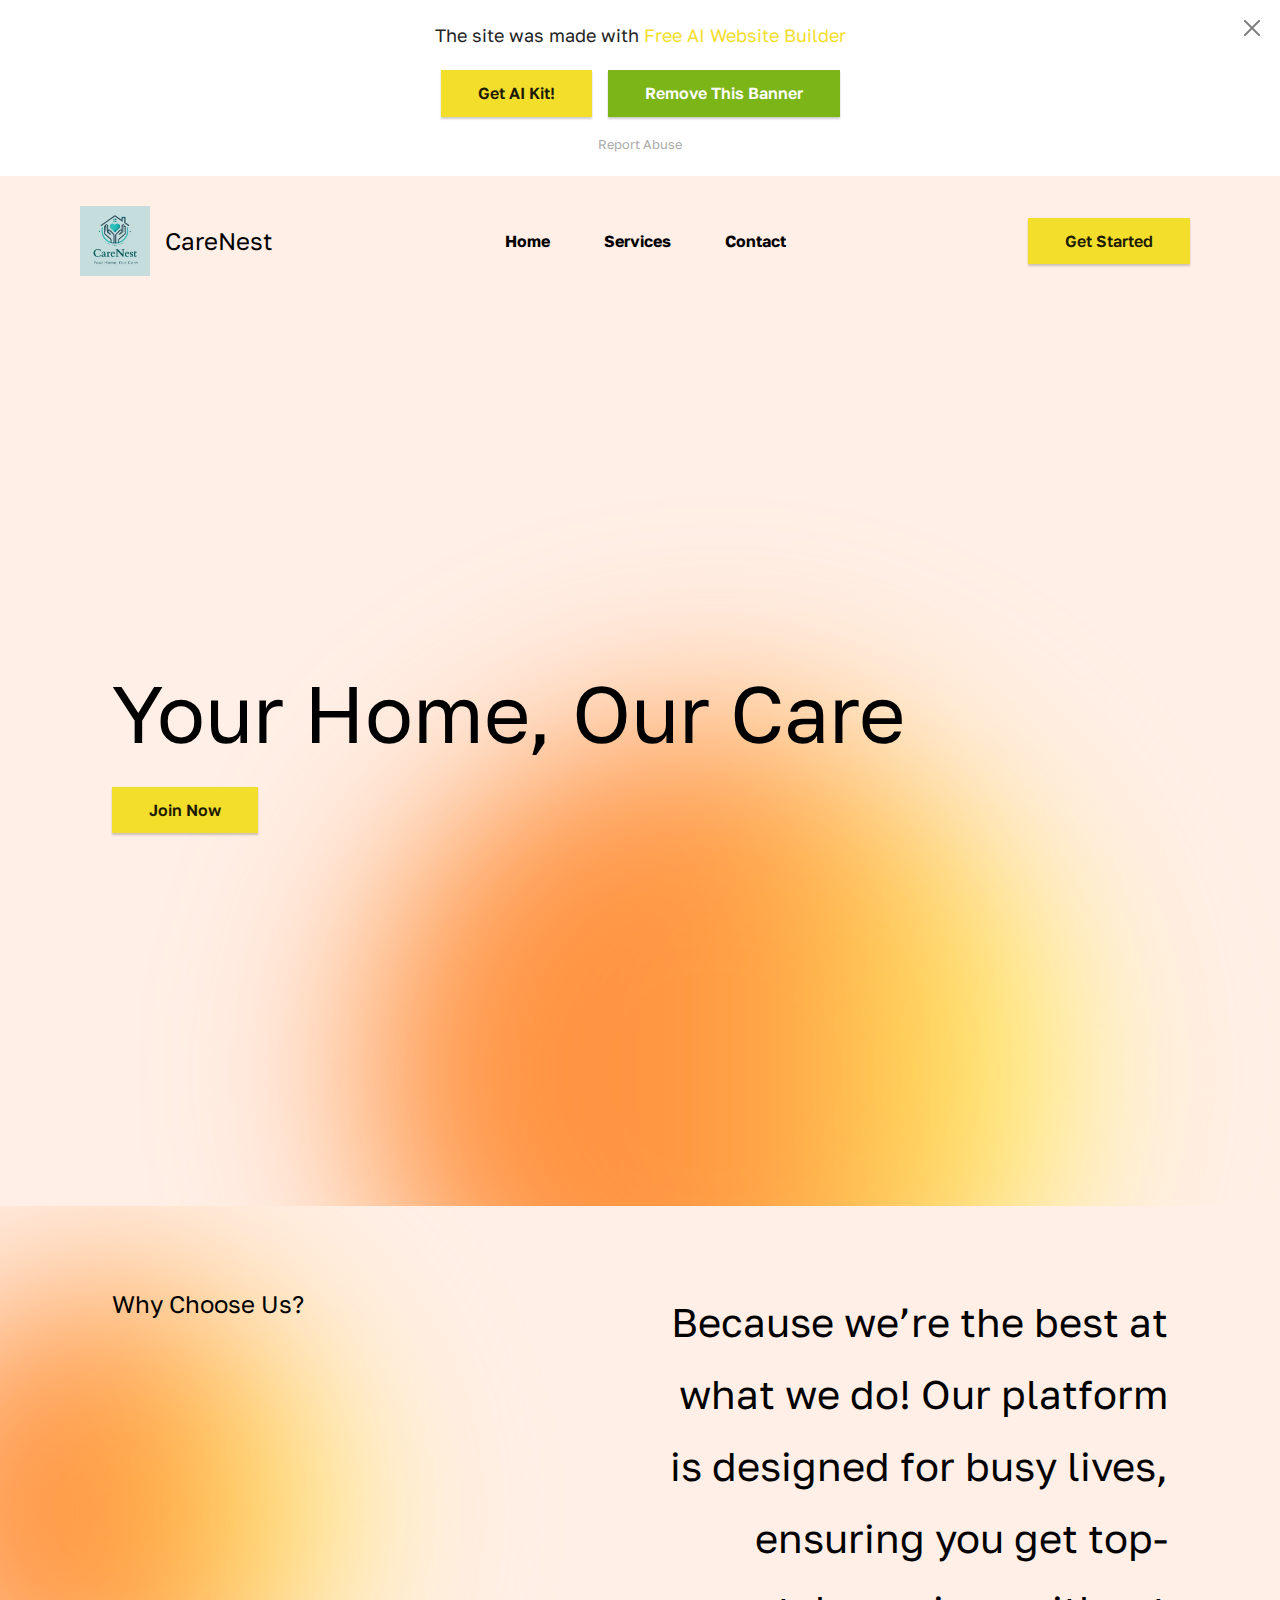
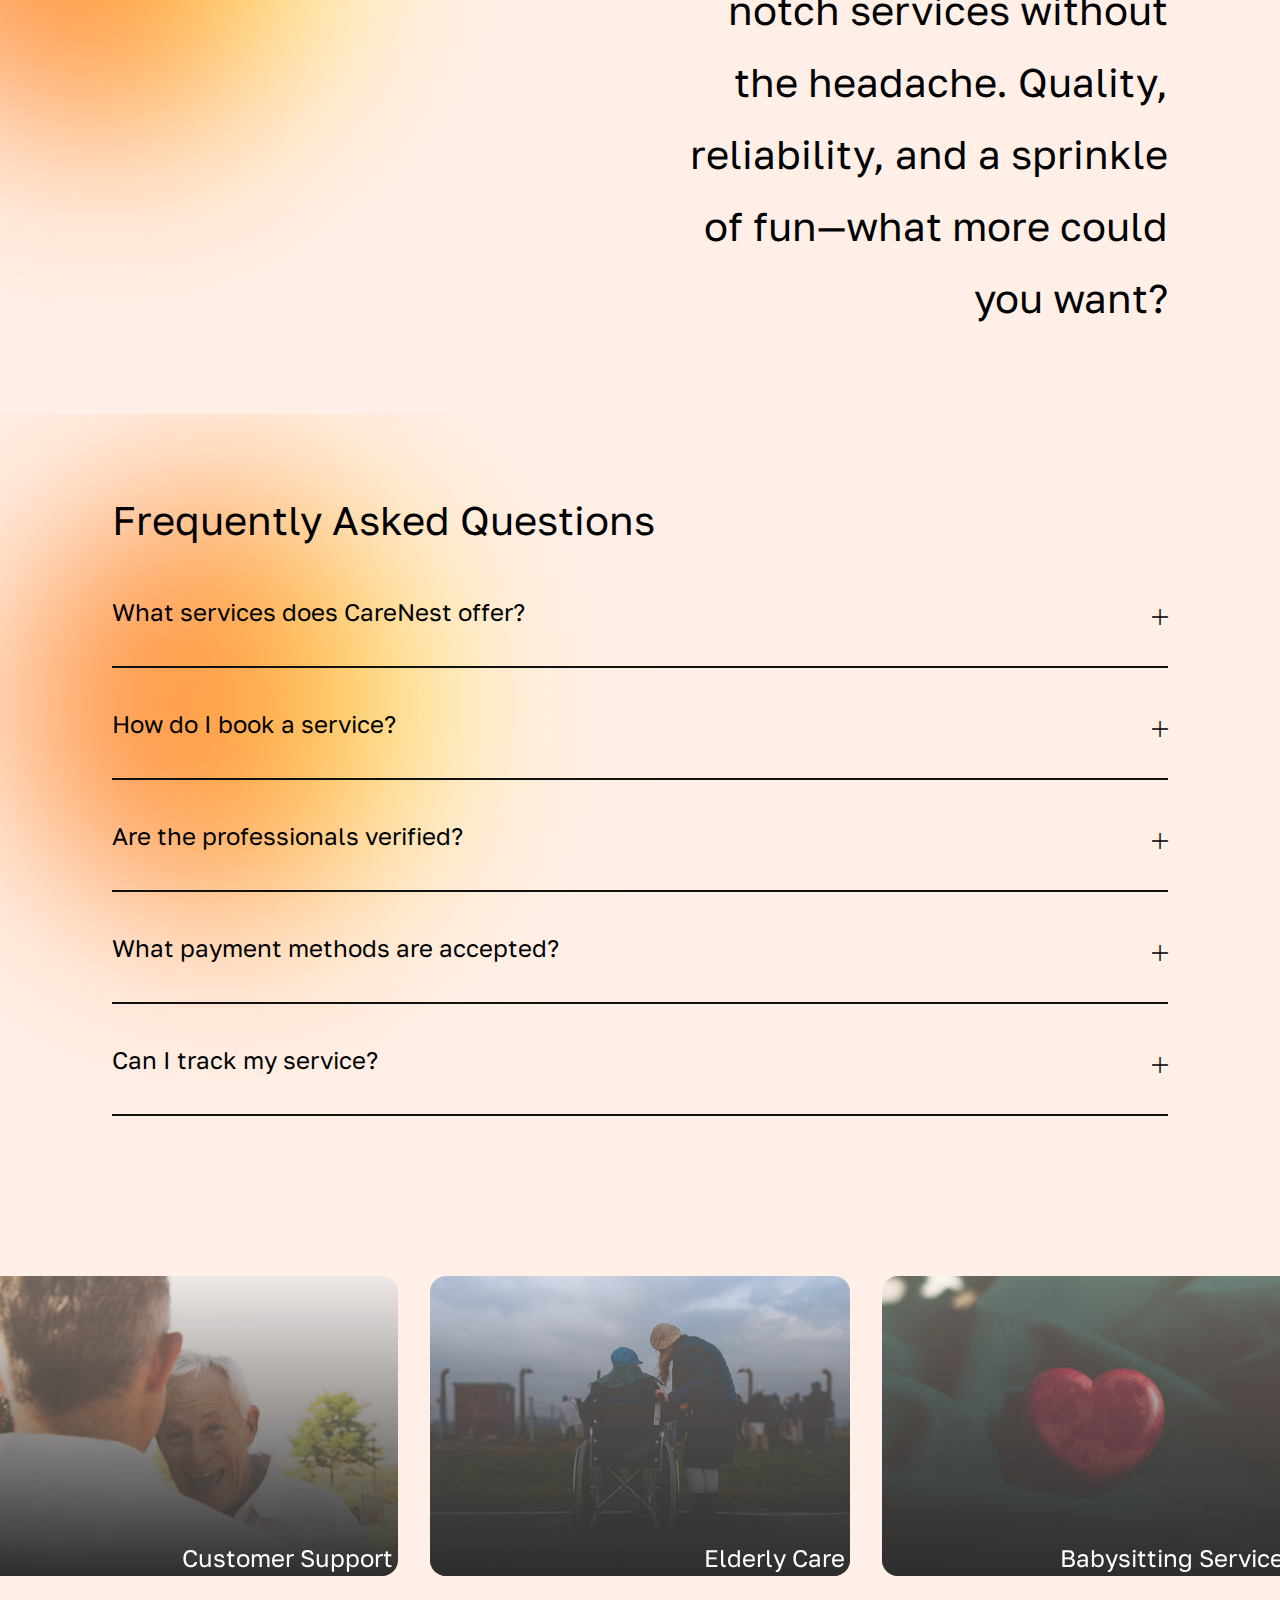
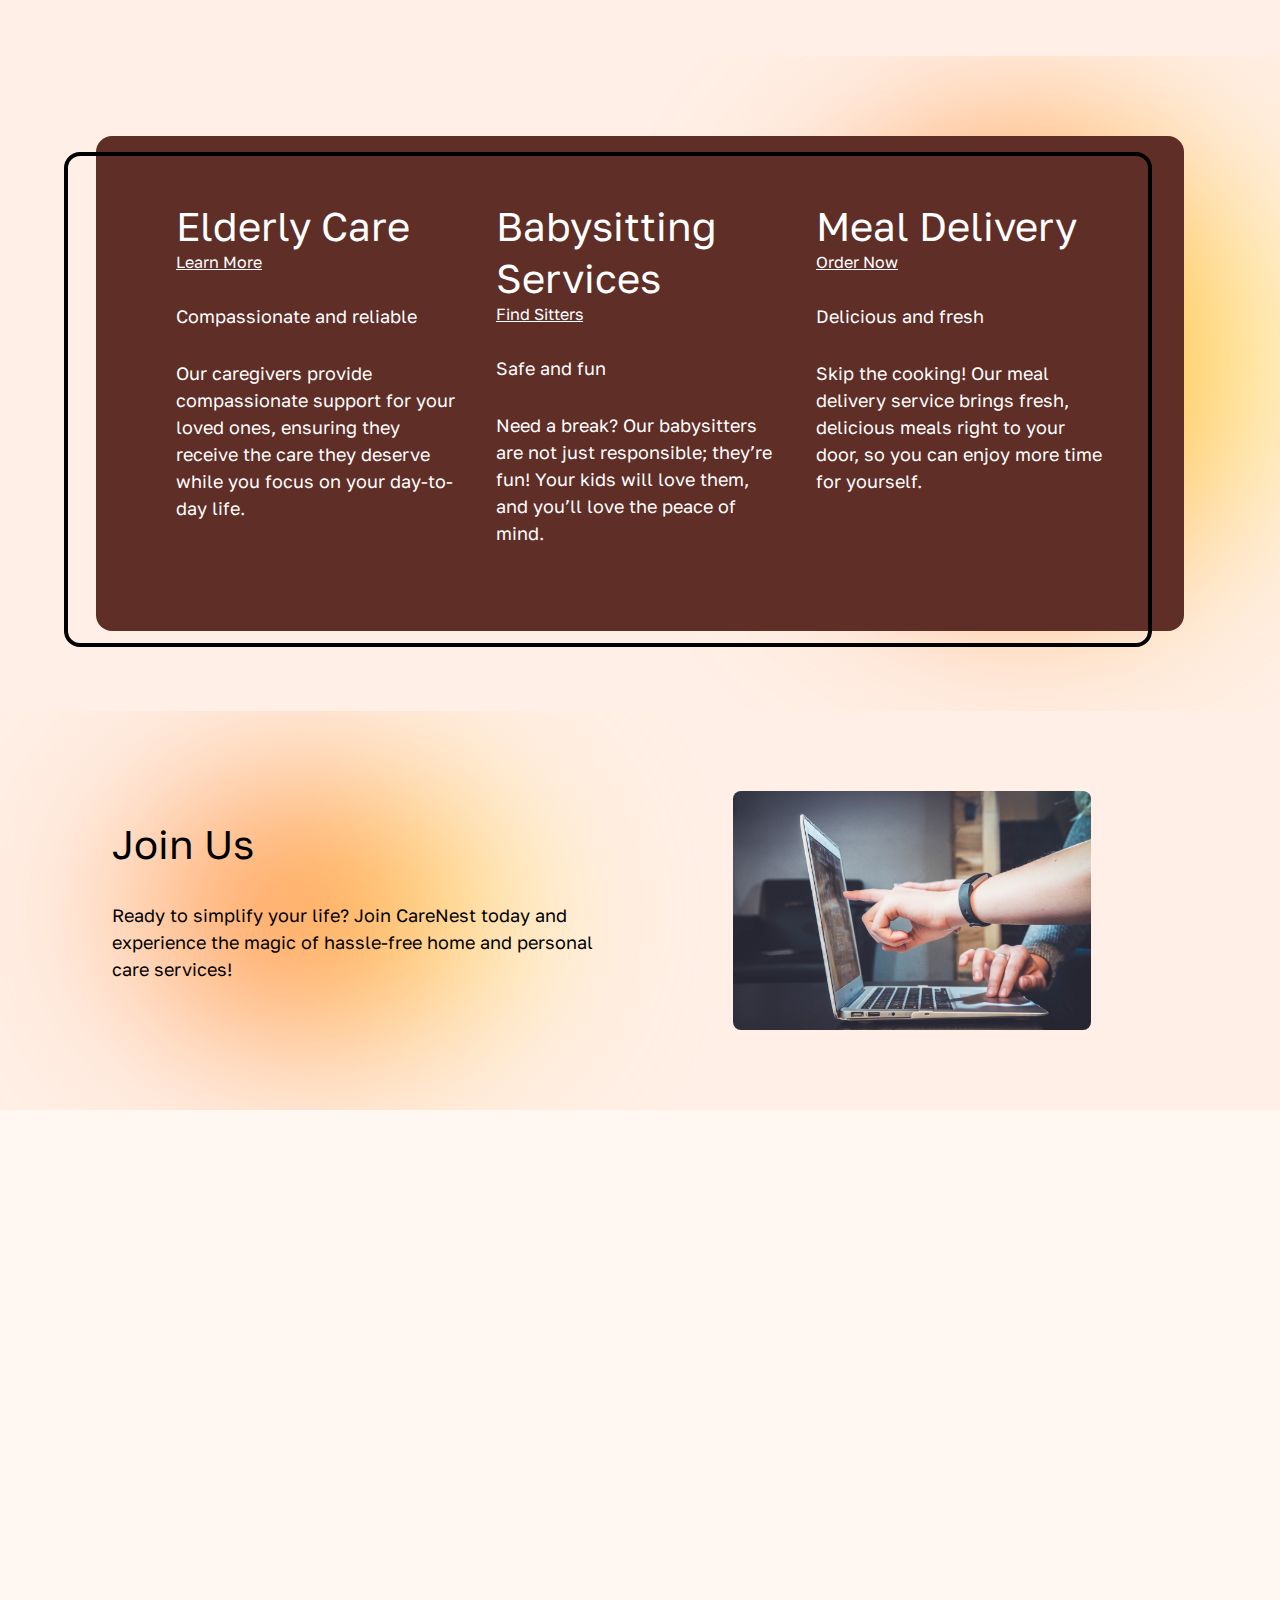
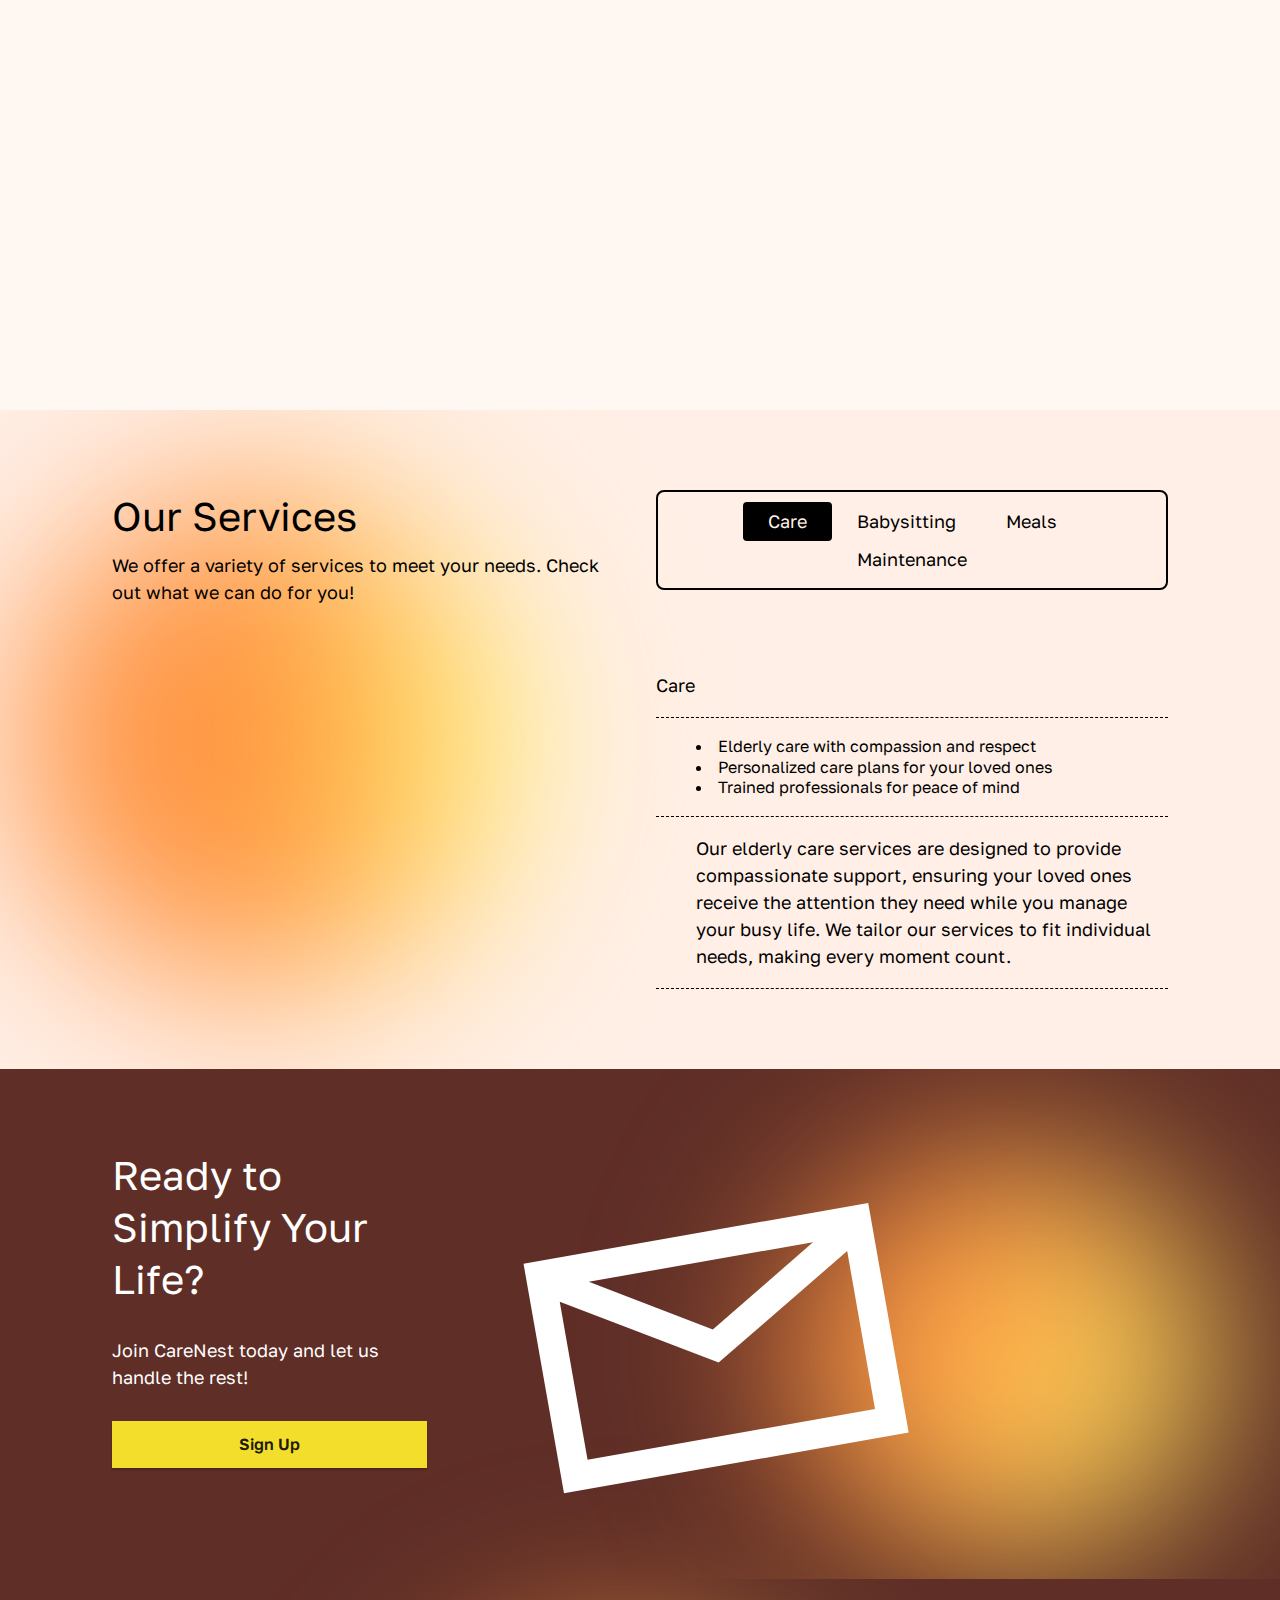
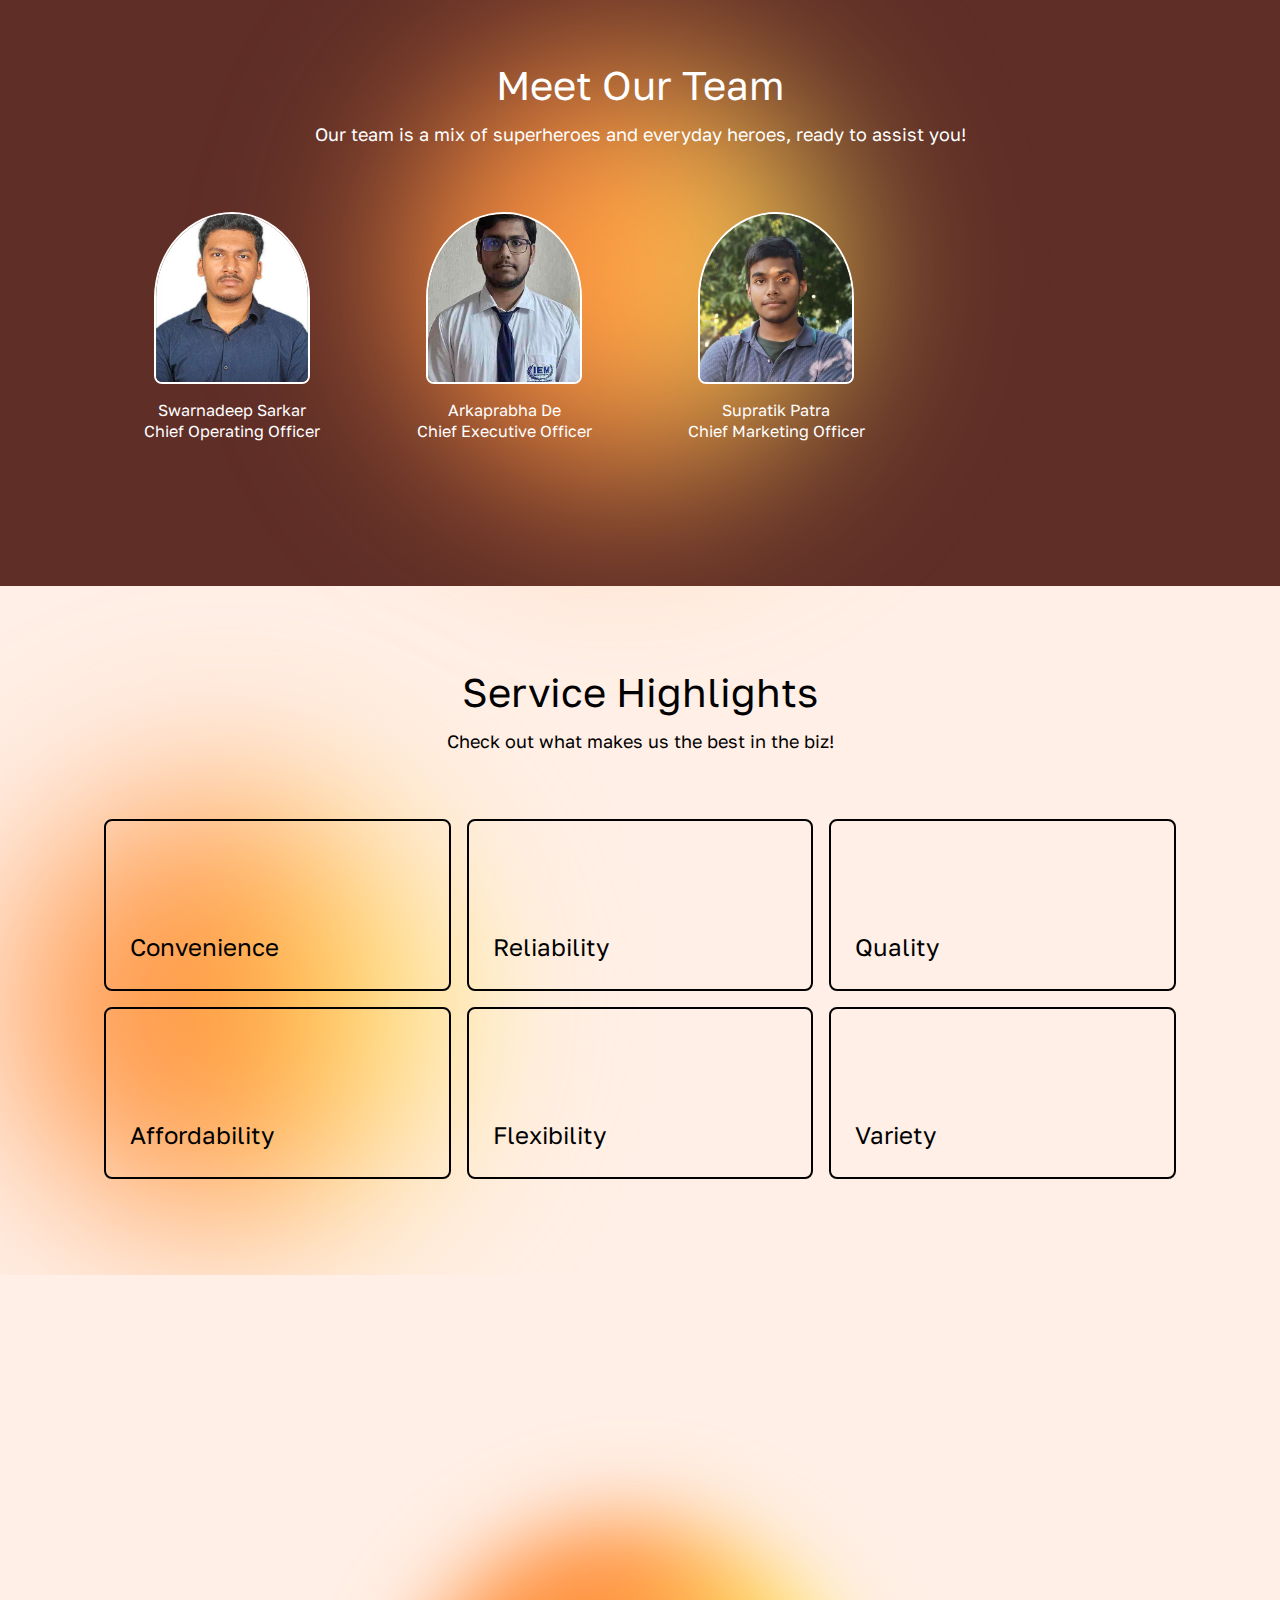
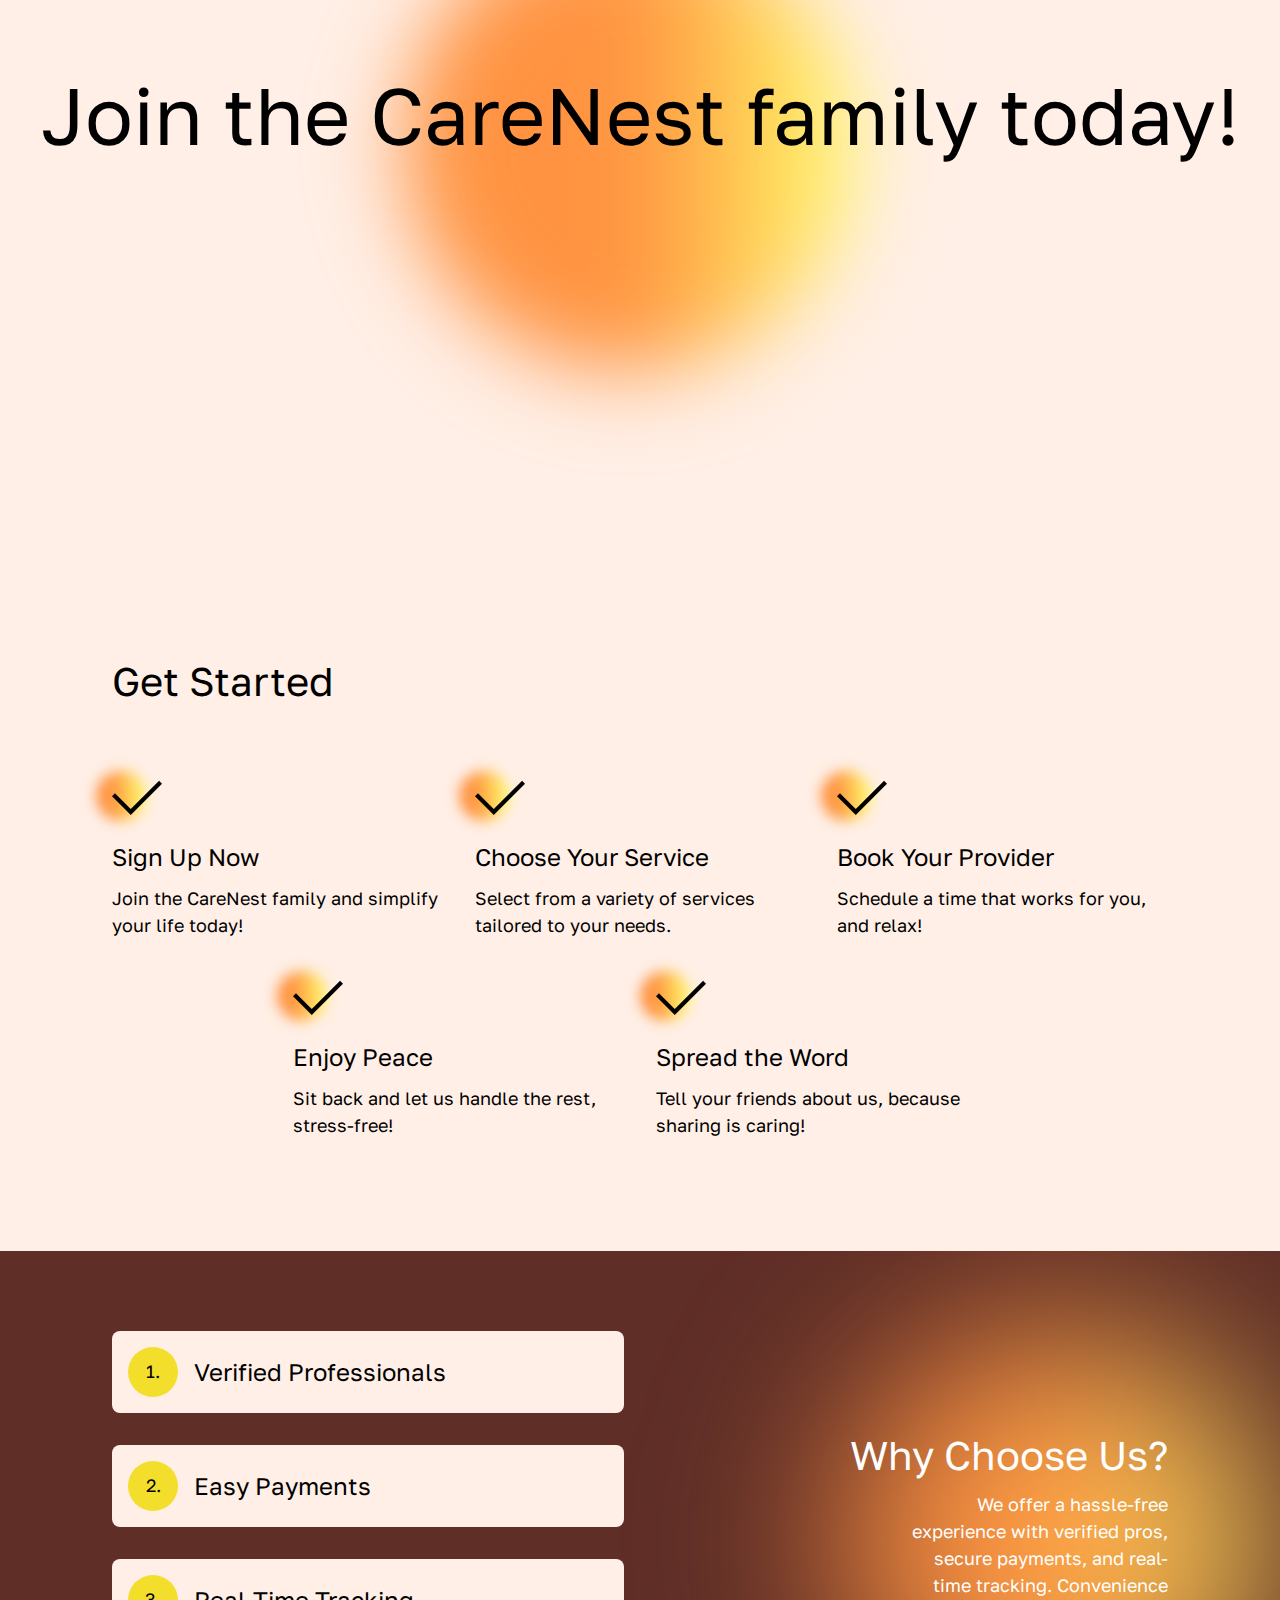
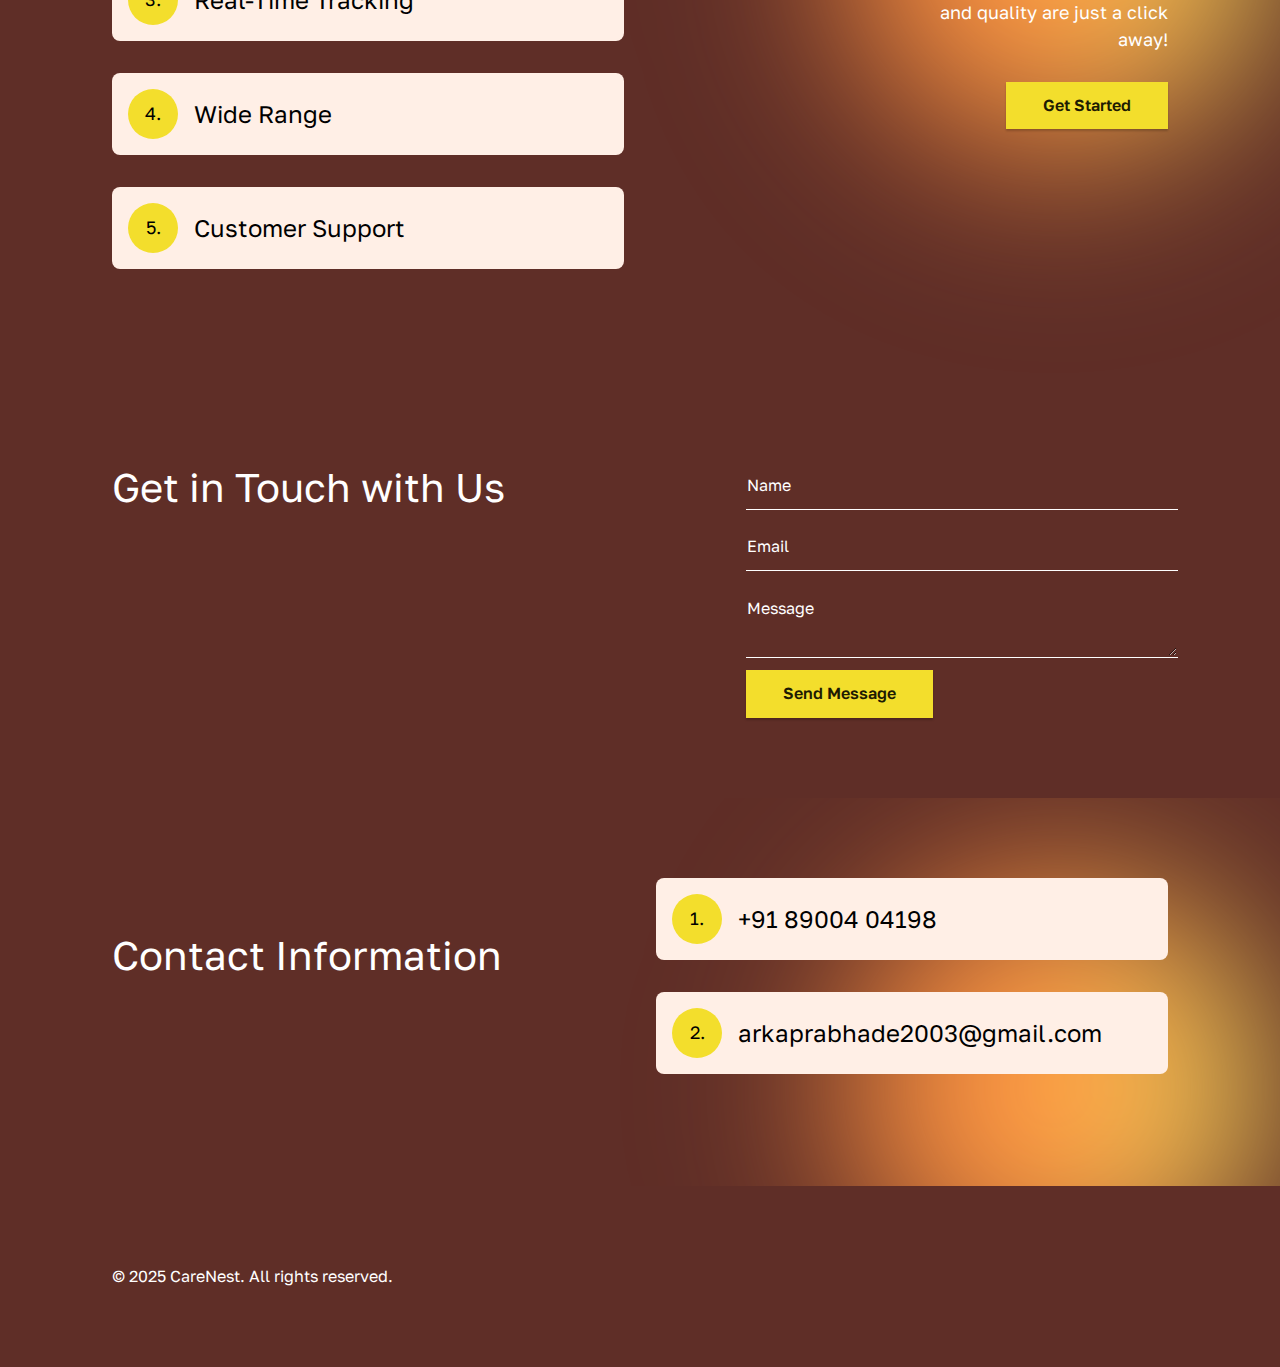
==== 1345506.mobirisesite.com/index.html @ 65e6494a "Added files" ====
<!DOCTYPE html>
<html >

<!-- Mirrored from 1345506.mobirisesite.com/ by HTTrack Website Copier/3.x [XR&CO'2014], Sat, 29 Mar 2025 14:02:04 GMT -->
<!-- Added by HTTrack --><meta http-equiv="content-type" content="text/html;charset=utf-8" /><!-- /Added by HTTrack -->
<head>
  
  <meta charset="UTF-8">
  <meta http-equiv="X-UA-Compatible" content="IE=edge">
  
  <meta name="viewport" content="width=device-width, initial-scale=1, minimum-scale=1">
  <link rel="shortcut icon" href="../r.mobirisesite.com/1345506/assets/images/photo-1532461844054-cee312ab1-h_m8u94lqx.jpg" type="image/x-icon">
  <meta name="description" content="CareNest connects users with verified professionals for various home and personal care needs, ensuring quality and reliability for every household.">
  <title>CareNest: Trusted Home and Personal Care Services Platform</title>
  <link rel="stylesheet" href="../r.mobirisesite.com/1345506/assets/web/assets/mobirise-icons2/mobirise2eac4.css?rnd=1743256660361">
  <link rel="stylesheet" href="../r.mobirisesite.com/1345506/assets/bootstrap/css/bootstrap.mind5c4.css?rnd=1743256660362">
  <link rel="stylesheet" href="../r.mobirisesite.com/1345506/assets/bootstrap/css/bootstrap-grid.mind5c4.css?rnd=1743256660362">
  <link rel="stylesheet" href="../r.mobirisesite.com/1345506/assets/bootstrap/css/bootstrap-reboot.mind5c4.css?rnd=1743256660362">
  <link rel="stylesheet" href="../r.mobirisesite.com/1345506/assets/parallax/jarallaxd5c4.css?rnd=1743256660362">
  <link rel="stylesheet" href="../r.mobirisesite.com/1345506/assets/dropdown/css/styled5c4.css?rnd=1743256660362">
  <link rel="stylesheet" href="../r.mobirisesite.com/1345506/assets/smart-cart/minicart-themed5c4.css?rnd=1743256660362">
  <link rel="stylesheet" href="../r.mobirisesite.com/1345506/assets/socicon/css/stylesd5c4.css?rnd=1743256660362">
  <link rel="stylesheet" href="../r.mobirisesite.com/1345506/assets/theme/css/styled5c4.css?rnd=1743256660362">
  <link rel="stylesheet" href="../r.mobirisesite.com/1345506/assets/recaptchad5c4.css?rnd=1743256660362">
  <link rel="preload" href="https://fonts.googleapis.com/css2?family=Golos+Text:wght@400;700&amp;display=swap&amp;display=swap" as="style" onload="this.onload=null;this.rel='stylesheet'">
  <noscript><link rel="stylesheet" href="https://fonts.googleapis.com/css2?family=Golos+Text:wght@400;700&amp;display=swap&amp;display=swap"></noscript>
  <link rel="stylesheet" href="../r.mobirisesite.com/1345506/assets/css/mbr-additionald5c4.css?rnd=1743256660362" type="text/css">
  
  
  
  


<style>
.navbar-fixed-top {
  top: auto;
}
#mobirisePromo.container-banner {
  height: 11rem;
  opacity: 1;
  -webkit-animation: 11s linear animationHeight;
  -moz-animation: 11s linear animationHeight;
    -o-animation: 11s linear animationHeight;
       animation: 11s linear animationHeight;
       transition: all  0.5s;
}
#mobirisePromo.container-banner.container-banner-closing {
  pointer-events: none;
  height: 0;
  opacity: 0;
  -webkit-animation: 0.5s linear animationClosing;
  -moz-animation:  0.5s linear animationClosing;
    -o-animation:  0.5s linear animationClosing;
       animation:  0.5s linear animationClosing;
}
#mobirisePromo .banner {
  min-height: 11rem;
  position:fixed;
  top: 0;
  left: 0;
  right: 0;
  background: #fff;
  padding: 10px;
  opacity:1;
  -webkit-animation: 11s linear animationBanner;
  -moz-animation: 11s linear animationBanner;
    -o-animation: 11s linear animationBanner;
       animation: 11s linear animationBanner;
  z-index: 1031;
  display: flex;
  flex-direction: column;
  justify-content: center;
}
#mobirisePromo .banner p {
  overflow: hidden;
  display: -webkit-box;
  -webkit-line-clamp: 4;
  -webkit-box-orient: vertical;
  animation: none;
  visibility: visible;
}
#mobirisePromo .buy-license {
  text-decoration: underline;
}
#mobirisePromo .banner .btn {
  margin: 0.3rem 0.5rem;
  animation: none;
  visibility: visible;
}
.navbar.opened {
    z-index: 1032;
}
#mobirisePromo .mbr-section-abuse-report {
  margin-top: 0.8rem;
  font-size: 80%;
}
#mobirisePromo .mbr-section-abuse-report a {
  color: #aaa;
}
@-webkit-keyframes animationBanner { 0% { opacity: 0; top: -11rem; } 91% { opacity: 0; top: -11rem; } 100% { opacity: 1; top: 0; } }
@-moz-keyframes animationBanner { 0% { opacity: 0; top: -11rem; } 91% { opacity: 0; top: -11rem; } 100% { opacity: 1; top: 0; } }
@-o-keyframes animationBanner { 0% { opacity: 0; top: -11rem; } 91% { opacity: 0; top: -11rem; } 100% { opacity: 1; top: 0; } }
   @keyframes animationBanner { 0% { opacity: 0; top: -11rem; } 91% { opacity: 0; top: -11rem; } 100% { opacity: 1; top: 0; } }
@-webkit-keyframes animationHeight { 0% { height: 0; } 91% { height: 0; } 100% { height: 11rem; } }
@-moz-keyframes animationHeight { 0% { height: 0; } 91% { height: 0; } 100% { height: 11rem; } }
@-o-keyframes animationHeight { 0% { height: 0; } 91% { height: 0; } 100% { height: 11rem; } }
   @keyframes animationHeight { 0% { height: 0; } 91% { height: 0; } 100% { height: 11rem; } }

@-webkit-keyframes animationClosing { 0% { height: 11rem; opacity: 1; } 30% { height: 11rem; opacity: 0.5;} 100% { height: 0; opacity: 0;} }
@-moz-keyframes animationClosing { 0% { height: 11rem; opacity: 1; } 30% { height: 11rem; opacity: 0.5;} 100% { height: 0; opacity: 0;} }
@-o-keyframes animationClosing { 0% { height: 11rem; opacity: 1; } 30% { height: 11rem; opacity: 0.5;} 100% { height: 0; opacity: 0;} }
@keyframes animationClosing { 0% { height: 11rem; opacity: 1; } 30% { height: 11rem; opacity: 0.5;} 100% { height: 0; opacity: 0;} }

@media(max-width: 575px) {
  #mobirisePromo.container-banner {
    height: 14rem;
  }
  #mobirisePromo .banner {
    min-height: 14rem;
  }
  @-webkit-keyframes animationBanner { 0% { opacity: 0; top: -14rem; } 91% { opacity: 0; top: -14rem; } 100% { opacity: 1; top: 0; } }
  @-moz-keyframes animationBanner { 0% { opacity: 0; top: -14rem; } 91% { opacity: 0; top: -14rem; } 100% { opacity: 1; top: 0; } }
  @-o-keyframes animationBanner { 0% { opacity: 0; top: -14rem; } 91% { opacity: 0; top: -14rem; } 100% { opacity: 1; top: 0; } }
    @keyframes animationBanner { 0% { opacity: 0; top: -14rem; } 91% { opacity: 0; top: -14rem; } 100% { opacity: 1; top: 0; } }
  @-webkit-keyframes animationHeight { 0% { height: 0; } 91% { height: 0; } 100% { height: 14rem; } }
  @-moz-keyframes animationHeight { 0% { height: 0; } 91% { height: 0; } 100% { height: 14rem; } }
  @-o-keyframes animationHeight { 0% { height: 0; } 91% { height: 0; } 100% { height: 14rem; } }
    @keyframes animationHeight { 0% { height: 0; } 91% { height: 0; } 100% { height: 14rem; } }

  @-webkit-keyframes animationClosing { 0% { height: 14rem; opacity: 1; } 30% { height: 14rem; opacity: 0.5;} 100% { height: 0; opacity: 0;} }
  @-moz-keyframes animationClosing { 0% { height: 14rem; opacity: 1; } 30% { height: 14rem; opacity: 0.5;} 100% { height: 0; opacity: 0;} }
  @-o-keyframes animationClosing { 0% { height: 14rem; opacity: 1; } 30% { height: 14rem; opacity: 0.5;} 100% { height: 0; opacity: 0;} }
  @keyframes animationClosing { 0% { height: 14rem; opacity: 1; } 30% { height: 14rem; opacity: 0.5;} 100% { height: 0; opacity: 0;} }
}
</style>
</head>
<body>
<div class="container-banner" id="mobirisePromo">
  <div class="banner align-center">
    <button type="button" onclick="document.getElementById('mobirisePromo').classList.add('container-banner-closing')" class="btn-close" aria-label="Close" style="position: fixed;top: 16px;right: 16px;"></button>
    <p class="mbr-text mbr-fonts-style display-7">The site was made with <a href="https://mobirise.com/builder/ai-website-builder.html" class="">Free AI Website Builder</a></p>
    <div class="mbr-section-btn">
      <a class="btn btn-sm btn-primary display-4" href="https://mobirise.com/p/">Get AI Kit!</a>
      <a class="btn btn-sm btn-secondary display-4" href="https://my.mobirise.com/buy.php?p=126&amp;u=3898138&amp;st=1345506&amp;dm=1345506.mobirisesite.com">Remove This Banner</a>
    </div>
    <div class="mbr-section-abuse-report">
      <a href="mailto:support@mobirise.com?subject=Mobirise Abuse Report 1345506.mobirisesite.com">Report Abuse</a>
    </div>
  </div>
</div>
  
  <section data-bs-version="5.1" class="menu bistro_menu1 cid-uGQ7OEQvEt" once="menu" id="menu-1-uGQ7OEQvEt">

    

    <nav class="navbar navbar-dropdown navbar-expand-lg">
        <div class="menu_box container-fluid">
            <div class="navbar-brand d-flex">
                <span class="navbar-logo">
                    <a href="#">
                        <img src="../r.mobirisesite.com/1345506/assets/images/photo-1532461844054-cee312ab1-h_m8u94lqx.jpg" alt="">
                    </a>
                </span>
                <span class="navbar-caption-wrap">
                    <a class="navbar-caption display-5" href="#">CareNest</a>
                </span>
                <button class="navbar-toggler" type="button" data-toggle="collapse" data-bs-toggle="collapse" data-target="#navbarSupportedContent" data-bs-target="#navbarSupportedContent" aria-controls="navbarNavAltMarkup" aria-expanded="false" aria-label="Toggle navigation">
                    <div class="hamburger">
                        <span></span>
                        <span></span>
                        <span></span>
                        <span></span>
                    </div>
                </button>
            </div>
            <div class="collapse navbar-collapse" id="navbarSupportedContent">
                <ul class="navbar-nav nav-dropdown" data-app-modern-menu="true"><li class="nav-item"><a class="nav-link link display-4" href="#">Home</a></li>
                    <li class="nav-item"><a class="nav-link link display-4" href="#">Services</a></li>
                    <li class="nav-item"><a class="nav-link link display-4" href="#">Contact</a></li></ul>
                

                <div class="mbr-section-btn-main" role="tablist">
                    <a class="btn btn-primary display-4" href="#">Get Started</a>
                </div>
            </div>
        </div>
    </nav>
</section>

<section data-bs-version="5.1" class="header1 cid-uGQ7OESCHD mbr-fullscreen" id="hero-1-uGQ7OESCHD">
    

    
    

    <div class="container-fluid">
        <div class="row">
            <div class="col-12">
                <div class="title-wrapper">
                    <h1 class="mbr-section-title mbr-fonts-style display-1">Your Home, Our Care</h1>
                    <div class="mbr-section-btn">
                        <a class="btn btn-primary display-4" href="#">Join Now</a>
                    </div>
                    
                </div>
            </div>
            <div class="blur-circle"></div>
        </div>
    </div>
</section>

<section data-bs-version="5.1" class="content2 cid-uGQ7OESU7v" id="generic-text-1-uGQ7OESU7v">
    

    
    

    <div class="container-fluid">
        <div class="row">
            <div class="col-12 col-lg-6">
                <div class="title-wrapper">
                    <h2 class="mbr-section-title mbr-fonts-style display-5">Why Choose Us?</h2>
                </div>
            </div>
            <div class="col-12 col-lg-6">
                <div class="text-wrapper">
                    <p class="mbr-text mbr-fonts-style display-2">Because we’re the best at what we do! Our platform is designed for busy lives, ensuring you get top-notch services without the headache. Quality, reliability, and a sprinkle of fun—what more could you want?</p>
                </div>
            </div>
            <div class="blur-circle"></div>
        </div>
    </div>
</section>

<section data-bs-version="5.1" class="content8 cid-uGQ7OEThn1" id="faq-1-uGQ7OEThn1">
    

    
    

    <div class="container-fluid">
        <div class="row">
            <div class="col-12">
                <div class="title-wrapper">
                    <h2 class="mbr-section-title mbr-fonts-style display-2">Frequently Asked Questions</h2>
                </div>
            </div>
            <div class="col-12">
                <div id="bootstrap-toggle" class="toggle-panel accordionStyles tab-content">
                    <div class="card">
                        <div class="card-header" role="tab" id="headingOne">
                            <a role="button" class="collapsed panel-title" data-toggle="collapse" data-bs-toggle="collapse" data-core="" href="#collapse1_3" aria-expanded="false" aria-controls="collapse1">
                                <h3 class="panel-title-edit mbr-fonts-style display-5">What services does CareNest offer?</h3>
                                <span class="mbr-iconfont mobi-mbri-plus mobi-mbri"></span>
                            </a>
                        </div>
                        <div id="collapse1_3" class="panel-collapse noScroll collapse" role="tabpanel" aria-labelledby="headingOne">
                            <div class="panel-body">
                                <p class="mbr-fonts-style panel-text display-7">CareNest provides home maintenance, elderly care, babysitting, meal delivery, and beauty services. We’ve got your back, no matter what you need!</p>
                            </div>
                        </div>
                    </div>
                    <div class="card">
                        <div class="card-header" role="tab" id="headingTwo">
                            <a role="button" class="collapsed panel-title" data-toggle="collapse" data-bs-toggle="collapse" data-core="" href="#collapse2_3" aria-expanded="false" aria-controls="collapse2">
                                <h3 class="panel-title-edit mbr-fonts-style display-5">How do I book a service?</h3>
                                <span class="mbr-iconfont mobi-mbri-plus mobi-mbri"></span>
                            </a>

                        </div>
                        <div id="collapse2_3" class="panel-collapse noScroll collapse" role="tabpanel" aria-labelledby="headingTwo">
                            <div class="panel-body">
                                <p class="mbr-fonts-style panel-text display-7">Simply visit our website, choose your service, and schedule it. Easy peasy!</p>
                            </div>
                        </div>
                    </div>
                    <div class="card">
                        <div class="card-header" role="tab" id="headingThree">
                            <a role="button" class="collapsed panel-title" data-toggle="collapse" data-bs-toggle="collapse" data-core="" href="#collapse3_3" aria-expanded="false" aria-controls="collapse3">
                                <h3 class="panel-title-edit mbr-fonts-style display-5">Are the professionals verified?</h3>
                                <span class="mbr-iconfont mobi-mbri-plus mobi-mbri"></span>
                            </a>
                        </div>
                        <div id="collapse3_3" class="panel-collapse noScroll collapse" role="tabpanel" aria-labelledby="headingThree">
                            <div class="panel-body">
                                <p class="mbr-fonts-style panel-text display-7">Absolutely! All our service providers are thoroughly vetted and verified. No shady characters here!</p>
                            </div>
                        </div>
                    </div>
                    <div class="card">
                        <div class="card-header" role="tab" id="headingFour">
                            <a role="button" class="collapsed panel-title" data-toggle="collapse" data-bs-toggle="collapse" data-core="" href="#collapse4_3" aria-expanded="false" aria-controls="collapse4">
                                <h3 class="panel-title-edit mbr-fonts-style display-5">What payment methods are accepted?</h3>
                                <span class="mbr-iconfont mobi-mbri-plus mobi-mbri"></span>
                            </a>

                        </div>
                        <div id="collapse4_3" class="panel-collapse noScroll collapse" role="tabpanel" aria-labelledby="headingFour">
                            <div class="panel-body">
                                <p class="mbr-fonts-style panel-text display-7">We accept all major credit cards and secure online payments. Your wallet is safe with us!</p>
                            </div>
                        </div>
                    </div>
                    <div class="card">
                        <div class="card-header" role="tab" id="headingFive">
                            <a role="button" class="collapsed panel-title" data-toggle="collapse" data-bs-toggle="collapse" data-core="" href="#collapse5_3" aria-expanded="false" aria-controls="collapse5">
                                <h3 class="panel-title-edit mbr-fonts-style display-5">Can I track my service?</h3>
                                <span class="mbr-iconfont mobi-mbri-plus mobi-mbri"></span>
                            </a>

                        </div>
                        <div id="collapse5_3" class="panel-collapse noScroll collapse" role="tabpanel" aria-labelledby="headingFive">
                            <div class="panel-body">
                                <p class="mbr-fonts-style panel-text display-7">Yes! Our real-time tracking feature lets you know when your service provider is on the way.</p>
                            </div>
                        </div>
                    </div>
                </div>
            </div>
            <div class="blur-circle"></div>
        </div>
    </div>
</section>

<section data-bs-version="5.1" class="slider2 mbr-embla cid-uGQ7OEUZGe" id="features-8-uGQ7OEUZGe">
    

    
    
    <div class="position-relative">
        <div class="embla" data-skip-snaps="true" data-align="center" data-contain-scroll="trimSnaps" data-loop="true" data-auto-play="true" data-auto-play-interval="2" data-draggable="true">
            <div class="embla__viewport container-fluid">
                <div class="embla__container">
                    <div class="embla__slide slider-image item" style="margin-left: 1rem; margin-right: 1rem;">
                        <div class="slide-content">
                             <div class="item-wrapper">
                                 <div class="item-img">
                                      <img src="../r.mobirisesite.com/1345506/assets/images/photo-1508847154043-be5407fcaa5a.jpg" alt="Images">
                                 </div>
                            <p class="mbr-desc mbr-fonts-style display-5">Elderly Care</p>
                        </div>
                        </div>
                    </div><div class="embla__slide slider-image item" style="margin-left: 1rem; margin-right: 1rem;">
                        <div class="slide-content">
                             <div class="item-wrapper">
                                 <div class="item-img">
                                      <img src="../r.mobirisesite.com/1345506/assets/images/photo-1613089222731-8841ac989caa.jpg" alt="Images" data-slide-to="1" data-bs-slide-to="2">
                                 </div>
                            <p class="mbr-desc mbr-fonts-style display-5">Babysitting Services</p>
                        </div>
                        </div>
                    </div><div class="embla__slide slider-image item" style="margin-left: 1rem; margin-right: 1rem;">
                        <div class="slide-content">
                             <div class="item-wrapper">
                                 <div class="item-img">
                                      <img src="../r.mobirisesite.com/1345506/assets/images/photo-1587556930799-8dca6fad6d41.jpg" alt="Images" data-slide-to="2" data-bs-slide-to="3">
                                 </div>
                            <p class="mbr-desc mbr-fonts-style display-5">Meal Delivery</p>
                        </div>
                        </div>
                    </div><div class="embla__slide slider-image item" style="margin-left: 1rem; margin-right: 1rem;">
                        <div class="slide-content">
                             <div class="item-wrapper">
                                 <div class="item-img">
                                      <img src="../r.mobirisesite.com/1345506/assets/images/photo-1476304884326-cd2c88572c5f.jpg" alt="Images" data-slide-to="3" data-bs-slide-to="4">
                                 </div>
                            <p class="mbr-desc mbr-fonts-style display-5">Beauty Treatments</p>
                        </div>
                        </div>
                    </div><div class="embla__slide slider-image item" style="margin-left: 1rem; margin-right: 1rem;">
                        <div class="slide-content">
                             <div class="item-wrapper">
                                 <div class="item-img">
                                      <img src="../r.mobirisesite.com/1345506/assets/images/photo-1489760176169-fd3d32805239.jpg" alt="Images" data-slide-to="4" data-bs-slide-to="5">
                                 </div>
                            <p class="mbr-desc mbr-fonts-style display-5">Home Maintenance</p>
                        </div>
                        </div>
                    </div><div class="embla__slide slider-image item" style="margin-left: 1rem; margin-right: 1rem;">
                        <div class="slide-content">
                             <div class="item-wrapper">
                                 <div class="item-img">
                                      <img src="../r.mobirisesite.com/1345506/assets/images/photo-1572567981653-ce74f7356946.jpg" alt="Images" data-slide-to="5" data-bs-slide-to="6">
                                 </div>
                            <p class="mbr-desc mbr-fonts-style display-5">Customer Support</p>
                        </div>
                        </div>
                    </div>
                </div>
            </div>
            <button class="embla__button embla__button--prev">
                <span class="mobi-mbri mobi-mbri-arrow-prev mbr-iconfont" aria-hidden="true"></span>
                <span class="sr-only visually-hidden visually-hidden">Previous</span>
            </button>
            <button class="embla__button embla__button--next">
                <span class="mobi-mbri mobi-mbri-arrow-next mbr-iconfont" aria-hidden="true"></span>
                <span class="sr-only visually-hidden visually-hidden">Next</span>
            </button>
        </div>
    </div>
</section>

<section data-bs-version="5.1" class="features7 cid-uGQ7OEUQhr" id="features-5-uGQ7OEUQhr">
    

    
    

    <div class="container-fluid">
        <div class="row">
            <div class="row row-wrapper">
                <div class="col-12 col-lg-4 item features-without-image">
                    <div class="item-wrapper">
                        <h2 class="mbr-section-title mbr-fonts-style display-2">Elderly Care</h2>
                        <a class="link-wrapper" href="#">
                            <p class="mbr-link mbr-fonts-style display-4">Learn More</p>
                        </a>
                        <p class="mbr-desc mbr-fonts-style display-7">Compassionate and reliable</p>
                        <p class="mbr-text mbr-fonts-style display-7">Our caregivers provide compassionate support for your loved ones, ensuring they receive the care they deserve while you focus on your day-to-day life.</p>
                        
                    </div>
                </div><div class="col-12 col-lg-4 item features-without-image">
                    <div class="item-wrapper">
                        <h2 class="mbr-section-title mbr-fonts-style display-2">Babysitting Services</h2>
                        <a class="link-wrapper" href="#">
                            <p class="mbr-link mbr-fonts-style display-4">Find Sitters</p>
                        </a>
                        <p class="mbr-desc mbr-fonts-style display-7">Safe and fun</p>
                        <p class="mbr-text mbr-fonts-style display-7">Need a break? Our babysitters are not just responsible; they’re fun! Your kids will love them, and you’ll love the peace of mind.</p>
                        
                    </div>
                </div><div class="col-12 col-lg-4 item features-without-image">
                    <div class="item-wrapper">
                        <h2 class="mbr-section-title mbr-fonts-style display-2">Meal Delivery</h2>
                        <a class="link-wrapper" href="#">
                            <p class="mbr-link mbr-fonts-style display-4">Order Now</p>
                        </a>
                        <p class="mbr-desc mbr-fonts-style display-7">Delicious and fresh</p>
                        <p class="mbr-text mbr-fonts-style display-7">Skip the cooking! Our meal delivery service brings fresh, delicious meals right to your door, so you can enjoy more time for yourself.</p>
                        
                    </div>
                </div>
            </div>
            <div class="blur-circle"></div>
        </div>
    </div>
</section>

<section data-bs-version="5.1" class="content9 cid-uGQ7OEWEUR" id="generic-text-6-uGQ7OEWEUR">
    

    
    

    <div class="container-fluid">
        <div class="row flex-row-reverse">
            <div class="col-12 col-lg-6">
                <div class="image-wrapper">
                    <img src="../r.mobirisesite.com/1345506/assets/images/photo-1516321318423-f06f85e504b3.jpg" alt="">
                </div>
            </div>
            <div class="col-12 col-lg-6 title">
                <div class="title-wrapper">
                    <h2 class="mbr-section-title mbr-fonts-style display-2">Join Us</h2>
                    <p class="mbr-text mbr-fonts-style display-7">Ready to simplify your life? Join CareNest today and experience the magic of hassle-free home and personal care services!</p>
                </div>
            </div>
            <div class="blur-circle"></div>
        </div>
    </div>
</section>

<section data-bs-version="5.1" class="content9 cid-uGQ7OEWEQH mbr-fullscreen mbr-parallax-background" id="image-1-uGQ7OEWEQH">
    

    
    <div class="mbr-overlay" style="opacity: 0.5; background-color: rgb(255, 239, 230);">
    </div>

    <div class="container-fluid">
        <div class="row flex-row-reverse">
        </div>
    </div>
</section>

<section data-bs-version="5.1" class="list1 tabs cid-uGQ7OEXX96" id="features-10-uGQ7OEXX96">
    

    
    

    <div class="container-fluid">
        <div class="row">
            <div class="col-12 col-lg-6">
                <div class="title-wrapper">
                    <h2 class="mbr-section-title mbr-fonts-style display-2">Our Services</h2>
                    <p class="mbr-text mbr-fonts-style display-7">We offer a variety of services to meet your needs. Check out what we can do for you!</p>
                </div>
            </div>
            <div class="col-12 col-lg-6">
                <ul class="nav nav-tabs " role="tablist">
                    <li class="nav-item first mbr-fonts-style"><a class="nav-link mbr-fonts-style show active display-7" role="tab" data-toggle="tab" data-bs-toggle="tab" href="#features-10-uGQ7OEXX96_tab0" aria-selected="true">Care</a></li>
                    <li class="nav-item"><a class="nav-link mbr-fonts-style active display-7" role="tab" data-toggle="tab" data-bs-toggle="tab" href="#features-10-uGQ7OEXX96_tab1" aria-selected="true">Babysitting</a></li>
                    <li class="nav-item"><a class="nav-link mbr-fonts-style active display-7" role="tab" data-toggle="tab" data-bs-toggle="tab" href="#features-10-uGQ7OEXX96_tab2" aria-selected="true">Meals</a></li>
                    <li class="nav-item"><a class="nav-link mbr-fonts-style display-7" role="tab" data-toggle="tab" data-bs-toggle="tab" href="#tabs1-q_tab3" aria-selected="false">Maintenance</a></li>
                </ul>
                <div class="tab-content">
                    <div id="tab1" class="tab-pane in active" role="tabpanel">
                        <div class="text-wrapper">
                            <div class="list-text">
                                
                                <p class="mbr-desc mbr-fonts-style display-7">Care</p>
                            </div>
                            <ul class="list mbr-fonts-style display-4">
                                <li class="mbr-list item-wrap">Elderly care with compassion and respect</li>
                                <li class="mbr-list item-wrap">Personalized care plans for your loved ones</li>
                                <li class="mbr-list item-wrap">Trained professionals for peace of mind</li>
                            </ul>
                            <p class="mbr-tabs-text mbr-fonts-style display-7">Our elderly care services are designed to provide compassionate support, ensuring your loved ones receive the attention they need while you manage your busy life. We tailor our services to fit individual needs, making every moment count.</p>
                        </div>
                    </div>
                    <div id="tab2" class="tab-pane" role="tabpanel">
                        <div class="text-wrapper">
                            <div class="list-text">
                                
                                <p class="mbr-desc mbr-fonts-style display-7">Babysitting</p>
                            </div>
                            <ul class="list mbr-fonts-style display-4">
                                <li class="mbr-list item-wrap">Safe and engaging babysitters available</li>
                                <li class="mbr-list item-wrap">Flexible scheduling to fit your needs</li>
                                <li class="mbr-list item-wrap">Background-checked and trained professionals</li>
                            </ul>
                            <p class="mbr-tabs-text mbr-fonts-style display-7">Our babysitting services are not just about keeping an eye on the kids; we provide engaging activities and a safe environment. You can enjoy your time away knowing your children are in good hands.</p>
                        </div>
                    </div>
                    <div id="tab3" class="tab-pane" role="tabpanel">
                        <div class="text-wrapper">
                            <div class="list-text">
                                
                                <p class="mbr-desc mbr-fonts-style display-7">Meals</p>
                            </div>
                            <ul class="list mbr-fonts-style display-4">
                                <li class="mbr-list item-wrap">Fresh meals delivered to your door</li>
                                <li class="mbr-list item-wrap">Healthy options for every taste</li>
                                <li class="mbr-list item-wrap">Convenient ordering and delivery</li>
                            </ul>
                            <p class="mbr-tabs-text mbr-fonts-style display-7">With our meal delivery service, you can say goodbye to the hassle of cooking. Enjoy fresh, healthy meals tailored to your preferences, delivered right to your doorstep, so you can focus on what matters most.</p>
                        </div>
                    </div>
                    <div id="tab4" class="tab-pane" role="tabpanel">
                        <div class="text-wrapper">
                            <div class="list-text">
                                
                                <p class="mbr-desc mbr-fonts-style display-7">Maintenance</p>
                            </div>
                            <ul class="list mbr-fonts-style display-4">
                                <li class="mbr-list item-wrap">Home repairs and maintenance services</li>
                                <li class="mbr-list item-wrap">Trained technicians for every job</li>
                                <li class="mbr-list item-wrap">Reliable and efficient service</li>
                            </ul>
                            <p class="mbr-tabs-text mbr-fonts-style display-7">Our home maintenance services cover everything from minor repairs to major renovations. Our trained technicians are ready to tackle any job, ensuring your home remains a safe and comfortable haven.</p>
                        </div>
                    </div>
                </div>
            </div>
            <div class="blur-circle"></div>
        </div>
    </div>
</section>

<section data-bs-version="5.1" class="content6 cid-uGQ7OEXQl4" id="call-to-action-1-uGQ7OEXQl4">
    

    
    

    <div class="container-fluid">
        <div class="row flex-row-reverse">
            <div class="col-12 col-lg-8">
                <div class="icon-wrapper">
                    <span class="mbr-iconfont mobi-mbri-letter mobi-mbri"></span>
                </div>
            </div>
            <div class="col-12 col-lg-4">
                <div class="title-wrapper">
                    <h2 class="mbr-section-title mbr-fonts-style display-2">Ready to Simplify Your Life?</h2>
                    <p class="mbr-text mbr-fonts-style display-7">Join CareNest today and let us handle the rest!</p>
                    <div class="mbr-section-btn">
                        <a class="btn btn-primary display-4" href="#">Sign Up</a>
                    </div>
                </div>
            </div>
            <div class="blur-circle"></div>
        </div>
    </div>
</section>

<section data-bs-version="5.1" class="features6 cid-uGQ7OEYIbQ" id="team-2-uGQ7OEYIbQ">
    

    
    

    <div class="container-fluid">
        <div class="row">
            <div class="col-12">
                <div class="title-wrapper">
                    <h2 class="mbr-section-title mbr-fonts-style display-2">Meet Our Team</h2>
                    <p class="mbr-text mbr-fonts-style display-7">Our team is a mix of superheroes and everyday heroes, ready to assist you!</p>
                </div>
            </div>
            <div class="col-12 col-lg-3 col-md-4 col-sm-6 item features-image">
                    <div class="item-wrapper">
                        <div class="item-img">
                             <img src="../r.mobirisesite.com/1345506/assets/images/photo-1575846171058-979e0c211-h_m8u9w9tj.jpg" alt="" data-slide-to="3">
                        </div>
                        <div class="item-text">
                            <h3 class="mbr-name mbr-fonts-style display-4">Swarnadeep Sarkar</h3>
                            <p class="mbr-desc mbr-fonts-style display-4">Chief Operating Officer</p>
                            
                        </div>
                    </div>
            </div><div class="col-12 col-lg-3 col-md-4 col-sm-6 item features-image">
                    <div class="item-wrapper">
                        <div class="item-img">
                             <img src="../r.mobirisesite.com/1345506/assets/images/photo-1621624666561-84d010700-h_m8u9vvro.jpg" alt="" data-slide-to="1">
                        </div>
                        <div class="item-text">
                            <h3 class="mbr-name mbr-fonts-style display-4">Arkaprabha De</h3>
                            <p class="mbr-desc mbr-fonts-style display-4">Chief Executive Officer</p>
                            
                        </div>
                    </div>
            </div><div class="col-12 col-lg-3 col-md-4 col-sm-6 item features-image">
                    <div class="item-wrapper">
                        <div class="item-img">
                             <img src="../r.mobirisesite.com/1345506/assets/images/photo-1692558588242-57cec1e32-h_m8u9wiuw.jpg" alt="" data-slide-to="2">
                        </div>
                        <div class="item-text">
                            <h3 class="mbr-name mbr-fonts-style display-4">Supratik Patra</h3>
                            <p class="mbr-desc mbr-fonts-style display-4">Chief Marketing Officer</p>
                            
                        </div>
                    </div>
            </div>
            
            
            
            <div class="blur-circle"></div>
        </div>
    </div>
</section>

<section data-bs-version="5.1" class="features5 cid-uGQ7OF1i2Y" id="features-4-uGQ7OF1i2Y">
    

    
    

    <div class="container-fluid">
        <div class="row">
            <div class="col-12">
                <div class="title-wrapper">
                    <h2 class="mbr-section-title mbr-fonts-style display-2">Service Highlights</h2>
                    <p class="mbr-text mbr-fonts-style display-7">Check out what makes us the best in the biz!</p>
                </div>
            </div>
            <div class="col-12 col-lg-4 col-md-6 item features-without-image">
                <div class="item-wrapper">
                    <h3 class="mbr-card-title mbr-fonts-style display-5">Convenience</h3>
                </div>
            </div><div class="col-12 col-lg-4 col-md-6 item features-without-image">
                <div class="item-wrapper">
                    <h3 class="mbr-card-title mbr-fonts-style display-5">Reliability</h3>
                </div>
            </div><div class="col-12 col-lg-4 col-md-6 item features-without-image">
                <div class="item-wrapper">
                    <h3 class="mbr-card-title mbr-fonts-style display-5">Quality</h3>
                </div>
            </div><div class="col-12 col-lg-4 col-md-6 item features-without-image">
                <div class="item-wrapper">
                    <h3 class="mbr-card-title mbr-fonts-style display-5">Affordability</h3>
                </div>
            </div><div class="col-12 col-lg-4 col-md-6 item features-without-image">
                <div class="item-wrapper">
                    <h3 class="mbr-card-title mbr-fonts-style display-5">Flexibility</h3>
                </div>
            </div><div class="col-12 col-lg-4 col-md-6 item features-without-image">
                <div class="item-wrapper">
                    <h3 class="mbr-card-title mbr-fonts-style display-5">Variety</h3>
                </div>
            </div>
            <div class="blur-circle"></div>
        </div>
    </div>
</section>

<section data-bs-version="5.1" class="content5 cid-uGQ7OF2w6p mbr-fullscreen" id="generic-text-7-uGQ7OF2w6p">
    

    
    

    <div class="container-fluid">
        <div class="row">
            <div class="col-12 blur-wrapper">
                <div class="blur-circle"></div>
                <div class="blur-text">
                    <h2 class="mbr-blur-title mbr-fonts-style display-1">Join the CareNest family today!</h2>
                     
                </div>
            </div>
        </div>
    </div>
</section>

<section data-bs-version="5.1" class="features8 cid-uGQ7OF2h2Z" id="features-6-uGQ7OF2h2Z">
    

    
    

    <div class="container-fluid">
        <div class="row">
            <div class="col-12">
                <div class="title-wrapper">
                    <h2 class="mbr-section-title mbr-fonts-style display-2">Get Started</h2>
                </div>
            </div>
            <div class="col-12 col-lg-4 col-md-6 item features-without-image">
                <div class="item-wrapper">
                <div class="blur-circle">
                    <div class="circle"></div>
                </div>
                    <span class="mbr-iconfont mobi-mbri-success mobi-mbri"></span>
                    <h3 class="mbr-card-title mbr-fonts-style display-5">Sign Up Now</h3>
                    <p class="mbr-text mbr-fonts-style display-7">Join the CareNest family and simplify your life today!</p>
                </div>
            </div><div class="col-12 col-lg-4 col-md-6 item features-without-image">
                <div class="item-wrapper">
                <div class="blur-circle">
                    <div class="circle"></div>
                </div>
                    <span class="mbr-iconfont mobi-mbri-success mobi-mbri"></span>
                    <h3 class="mbr-card-title mbr-fonts-style display-5">Choose Your Service</h3>
                    <p class="mbr-text mbr-fonts-style display-7">Select from a variety of services tailored to your needs.</p>
                </div>
            </div><div class="col-12 col-lg-4 col-md-6 item features-without-image">
                <div class="item-wrapper">
                <div class="blur-circle">
                    <div class="circle"></div>
                </div>
                    <span class="mbr-iconfont mobi-mbri-success mobi-mbri"></span>
                    <h3 class="mbr-card-title mbr-fonts-style display-5">Book Your Provider</h3>
                    <p class="mbr-text mbr-fonts-style display-7">Schedule a time that works for you, and relax!</p>
                </div>
            </div><div class="col-12 col-lg-4 col-md-6 item features-without-image">
                <div class="item-wrapper">
                <div class="blur-circle">
                    <div class="circle"></div>
                </div>
                    <span class="mbr-iconfont mobi-mbri-success mobi-mbri"></span>
                    <h3 class="mbr-card-title mbr-fonts-style display-5">Enjoy Peace</h3>
                    <p class="mbr-text mbr-fonts-style display-7">Sit back and let us handle the rest, stress-free!</p>
                </div>
            </div><div class="col-12 col-lg-4 col-md-6 item features-without-image">
                <div class="item-wrapper">
                <div class="blur-circle">
                    <div class="circle"></div>
                </div>
                    <span class="mbr-iconfont mobi-mbri-success mobi-mbri"></span>
                    <h3 class="mbr-card-title mbr-fonts-style display-5">Spread the Word</h3>
                    <p class="mbr-text mbr-fonts-style display-7">Tell your friends about us, because sharing is caring!</p>
                </div>
            </div>
        </div>
    </div>
</section>

<section data-bs-version="5.1" class="content10 cid-uGQ7OF4uCY" id="features-9-uGQ7OF4uCY">
    

    
    

    <div class="container-fluid">
        <div class="row flex-row-reverse">
            <div class="col-12 col-lg-6 title">
                <div class="title-wrapper">
                    <h2 class="mbr-section-title mbr-fonts-style display-2">Why Choose Us?</h2>
                    <div class="text-wrapper">
                         <p class="mbr-text mbr-fonts-style display-7">We offer a hassle-free experience with verified pros, secure payments, and real-time tracking. Convenience and quality are just a click away!</p>
                    </div>
                    <div class="mbr-section-btn">
                        <a class="btn btn-primary display-4" href="#">Get Started</a>
                    </div>
                </div>
            </div>
            <div class="col-12 col-lg-6">
                <div class="card">
                    <div class="card-number">
                        <p class="mbr-number mbr-fonts-style display-7">
                            1.
                        </p>
                    </div>
                    <h3 class="mbr-card-title mbr-fonts-style display-5">Verified Professionals</h3>
                </div>
                <div class="card">
                    <div class="card-number">
                        <p class="mbr-number mbr-fonts-style display-7">
                            2.
                        </p>
                    </div>
                    <h3 class="mbr-card-title mbr-fonts-style display-5">Easy Payments</h3>
                </div>
                <div class="card">
                    <div class="card-number">
                        <p class="mbr-number mbr-fonts-style display-7">
                            3.
                        </p>
                    </div>
                    <h3 class="mbr-card-title mbr-fonts-style display-5">Real-Time Tracking</h3>
                </div>
                <div class="card">
                    <div class="card-number">
                        <p class="mbr-number mbr-fonts-style display-7">
                            4.
                        </p>
                    </div>
                    <h3 class="mbr-card-title mbr-fonts-style display-5">Wide Range</h3>
                </div>
                <div class="card">
                    <div class="card-number">
                        <p class="mbr-number mbr-fonts-style display-7">
                            5.
                        </p>
                    </div>
                    <h3 class="mbr-card-title mbr-fonts-style display-5">Customer Support</h3>
                </div>
            </div>
            <div class="blur-circle"></div>
        </div>
    </div>
</section>

<section data-bs-version="5.1" class="form1 cid-uGQ7OFaFCQ" id="contact-form-1-uGQ7OFaFCQ">

    

    
    

    <div class="container-fluid">
        <div class="row">
            <div class="col-12 col-lg-6">
                <div class="title-wrapper">
                    <h2 class="mbr-section-title mbr-fonts-style display-2">Get in Touch with Us</h2>
                </div>
            </div>
            <div class="col-12 col-lg-6 mbr-form" data-form-type="formoid">
<!--Formbuilder Form-->
<form action="https://mobirise.eu/" method="POST" class="mbr-form form-with-styler" data-form-title="Form Name"><input type="hidden" name="email" data-form-email="true" value="BdY2zsjNJfWZrhkNHmepub83fswcGJUzpxKYhA/jxCU1s1RzQctxZriSg5QRjYUJPftn0lmtnWM7L6ET/6lyjaCmPiAzuoFTicQR1n1C+bVHQfJaCjcf5QktErJabShH">
<div class="row">
<div hidden="hidden" data-form-alert="" class="alert alert-success col-12">Thanks for filling out the form!</div>
<div hidden="hidden" data-form-alert-danger="" class="alert alert-danger col-12"> Oops...! some problem! </div>
</div>
<div class="dragArea row">
<div class="col-lg col-md col-12 form-group mb-3" data-for="name">
<input type="text" name="name" placeholder="Name" data-form-field="name" class="form-control display-7" value="" id="name-contact-form-1-uGQ7OFaFCQ">
</div>
<div class="col-lg-12 col-md-12 col-sm-12 form-group mb-3" data-for="email">
<input type="email" name="email" placeholder="Email" data-form-field="email" class="form-control display-7" value="" id="email-contact-form-1-uGQ7OFaFCQ">
</div>
<div class="col-lg-12 col-md-12 col-sm-12 form-group mb-3" data-for="textarea">
<textarea name="textarea" placeholder="Message" data-form-field="textarea" class="form-control display-7" id="textarea-contact-form-1-uGQ7OFaFCQ"></textarea>
</div>
<div class="col-lg-12 col-md-12 col-sm-12 mbr-section-btn">
<button type="submit" class="btn btn-primary display-4">Send Message</button>
</div>
</div>
</form><!--Formbuilder Form-->
</div>
            <div class="blur-circle"></div>
        </div>
    </div>
</section>

<section data-bs-version="5.1" class="contacts1 cid-uGQ7OFaguE" id="contacts-1-uGQ7OFaguE">
    

    
    

    <div class="container-fluid">
        <div class="row">
            <div class="col-12 col-lg-6 title">
                <div class="title-wrapper">
                    <h2 class="mbr-section-title mbr-fonts-style display-2">Contact Information</h2>
                    
                    
                </div>
            </div>
            <div class="col-12 col-lg-6">
                <div class="card">
                    <div class="card-number">
                        <p class="mbr-number mbr-fonts-style display-7">
                            1.
                        </p>
                    </div>
                    <h3 class="mbr-card-title mbr-fonts-style display-5">+91 89004 04198</h3>
                </div>
                <div class="card">
                    <div class="card-number">
                        <p class="mbr-number mbr-fonts-style display-7">
                            2.
                        </p>
                    </div>
                    <h3 class="mbr-card-title mbr-fonts-style display-5">arkaprabhade2003@gmail.com</h3>
                </div>
                
            </div>
            <div class="blur-circle"></div>
        </div>
    </div>
</section>

<section data-bs-version="5.1" class="footer1 cid-uGQ7OFblKc" once="footers" id="footer-1-uGQ7OFblKc">

    

    

    <div class="container-fluid">
        <div class="row">
            <div class="col-12 col-lg-6">
                <div class="title-wrapper">
                    
                    
                    <p class="mbr-text mbr-fonts-style display-4">© 2025 CareNest. All rights reserved.</p>
                </div>
            </div>
            <div class="col-12 col-lg-6">
                
            </div>
            <div class="blur-circle"></div>
        </div>
    </div>
</section>


  <script src="../r.mobirisesite.com/1345506/assets/web/assets/jquery/jquery.mind5c4.js?rnd=1743256660362"></script>
  <script src="../r.mobirisesite.com/1345506/assets/bootstrap/js/bootstrap.bundle.mind5c4.js?rnd=1743256660362"></script>
  <script src="../r.mobirisesite.com/1345506/assets/parallax/jarallaxd5c4.js?rnd=1743256660362"></script>
  <script src="../r.mobirisesite.com/1345506/assets/smoothscroll/smooth-scrolld5c4.js?rnd=1743256660362"></script>
  <script src="../r.mobirisesite.com/1345506/assets/ytplayer/indexd5c4.js?rnd=1743256660362"></script>
  <script src="../r.mobirisesite.com/1345506/assets/dropdown/js/navbar-dropdownd5c4.js?rnd=1743256660362"></script>
  <script src="../r.mobirisesite.com/1345506/assets/smart-cart/minicartd5c4.js?rnd=1743256660362"></script>
  <script src="../r.mobirisesite.com/1345506/assets/smart-cart/minicart-customizerd5c4.js?rnd=1743256660362"></script>
  <script src="../r.mobirisesite.com/1345506/assets/embla/embla.mind5c4.js?rnd=1743256660362"></script>
  <script src="../r.mobirisesite.com/1345506/assets/embla/scriptd5c4.js?rnd=1743256660362"></script>
  <script src="../r.mobirisesite.com/1345506/assets/mbr-tabs/mbr-tabsd5c4.js?rnd=1743256660362"></script>
  <script src="../r.mobirisesite.com/1345506/assets/theme/js/scriptd5c4.js?rnd=1743256660362"></script>
  <script src="../r.mobirisesite.com/1345506/assets/formoid.mind5c4.js?rnd=1743256660362"></script>
  
  
  

</body>

<!-- Mirrored from 1345506.mobirisesite.com/ by HTTrack Website Copier/3.x [XR&CO'2014], Sat, 29 Mar 2025 14:02:19 GMT -->
</html>
---- r.mobirisesite.com/1345506/assets/web/assets/mobirise-icons2/mobirise2eac4.css ----
@font-face {
  font-family: 'Moririse2';
  font-display: swap;
  src:  url('mobirise21e04.eot?f2bix4');
  src:  url('mobirise21e04.eot?f2bix4#iefix') format('embedded-opentype'),
    url('mobirise21e04.ttf?f2bix4') format('truetype'),
    url('mobirise21e04.woff?f2bix4') format('woff'),
    url('mobirise21e04.svg?f2bix4#mobirise2') format('svg');
  font-weight: normal;
  font-style: normal;
}

[class^="mobi-"], [class*=" mobi-"] {
  /* use !important to prevent issues with browser extensions that change fonts */
  font-family: 'Moririse2' !important;
  speak: none;
  font-style: normal;
  font-weight: normal;
  font-variant: normal;
  text-transform: none;
  line-height: 1;

  /* Better Font Rendering =========== */
  -webkit-font-smoothing: antialiased;
  -moz-osx-font-smoothing: grayscale;
}

.mobi-mbri-add-submenu:before {
  content: "\e900";
}
.mobi-mbri-alert:before {
  content: "\e901";
}
.mobi-mbri-align-center:before {
  content: "\e902";
}
.mobi-mbri-align-justify:before {
  content: "\e903";
}
.mobi-mbri-align-left:before {
  content: "\e904";
}
.mobi-mbri-align-right:before {
  content: "\e905";
}
.mobi-mbri-android:before {
  content: "\e906";
}
.mobi-mbri-apple:before {
  content: "\e907";
}
.mobi-mbri-arrow-down:before {
  content: "\e908";
}
.mobi-mbri-arrow-next:before {
  content: "\e909";
}
.mobi-mbri-arrow-prev:before {
  content: "\e90a";
}
.mobi-mbri-arrow-up:before {
  content: "\e90b";
}
.mobi-mbri-bold:before {
  content: "\e90c";
}
.mobi-mbri-bookmark:before {
  content: "\e90d";
}
.mobi-mbri-bootstrap:before {
  content: "\e90e";
}
.mobi-mbri-briefcase:before {
  content: "\e90f";
}
.mobi-mbri-browse:before {
  content: "\e910";
}
.mobi-mbri-bulleted-list:before {
  content: "\e911";
}
.mobi-mbri-calendar:before {
  content: "\e912";
}
.mobi-mbri-camera:before {
  content: "\e913";
}
.mobi-mbri-cart-add:before {
  content: "\e914";
}
.mobi-mbri-cart-full:before {
  content: "\e915";
}
.mobi-mbri-cash:before {
  content: "\e916";
}
.mobi-mbri-change-style:before {
  content: "\e917";
}
.mobi-mbri-chat:before {
  content: "\e918";
}
.mobi-mbri-clock:before {
  content: "\e919";
}
.mobi-mbri-close:before {
  content: "\e91a";
}
.mobi-mbri-cloud:before {
  content: "\e91b";
}
.mobi-mbri-code:before {
  content: "\e91c";
}
.mobi-mbri-contact-form:before {
  content: "\e91d";
}
.mobi-mbri-credit-card:before {
  content: "\e91e";
}
.mobi-mbri-cursor-click:before {
  content: "\e91f";
}
.mobi-mbri-cust-feedback:before {
  content: "\e920";
}
.mobi-mbri-database:before {
  content: "\e921";
}
.mobi-mbri-delivery:before {
  content: "\e922";
}
.mobi-mbri-desktop:before {
  content: "\e923";
}
.mobi-mbri-devices:before {
  content: "\e924";
}
.mobi-mbri-down:before {
  content: "\e925";
}
.mobi-mbri-download-2:before {
  content: "\e926";
}
.mobi-mbri-download:before {
  content: "\e927";
}
.mobi-mbri-drag-n-drop-2:before {
  content: "\e928";
}
.mobi-mbri-drag-n-drop:before {
  content: "\e929";
}
.mobi-mbri-edit-2:before {
  content: "\e92a";
}
.mobi-mbri-edit:before {
  content: "\e92b";
}
.mobi-mbri-error:before {
  content: "\e92c";
}
.mobi-mbri-extension:before {
  content: "\e92d";
}
.mobi-mbri-features:before {
  content: "\e92e";
}
.mobi-mbri-file:before {
  content: "\e92f";
}
.mobi-mbri-flag:before {
  content: "\e930";
}
.mobi-mbri-folder:before {
  content: "\e931";
}
.mobi-mbri-gift:before {
  content: "\e932";
}
.mobi-mbri-github:before {
  content: "\e933";
}
.mobi-mbri-globe-2:before {
  content: "\e934";
}
.mobi-mbri-globe:before {
  content: "\e935";
}
.mobi-mbri-growing-chart:before {
  content: "\e936";
}
.mobi-mbri-hearth:before {
  content: "\e937";
}
.mobi-mbri-help:before {
  content: "\e938";
}
.mobi-mbri-home:before {
  content: "\e939";
}
.mobi-mbri-hot-cup:before {
  content: "\e93a";
}
.mobi-mbri-idea:before {
  content: "\e93b";
}
.mobi-mbri-image-gallery:before {
  content: "\e93c";
}
.mobi-mbri-image-slider:before {
  content: "\e93d";
}
.mobi-mbri-info:before {
  content: "\e93e";
}
.mobi-mbri-italic:before {
  content: "\e93f";
}
.mobi-mbri-key:before {
  content: "\e940";
}
.mobi-mbri-laptop:before {
  content: "\e941";
}
.mobi-mbri-layers:before {
  content: "\e942";
}
.mobi-mbri-left-right:before {
  content: "\e943";
}
.mobi-mbri-left:before {
  content: "\e944";
}
.mobi-mbri-letter:before {
  content: "\e945";
}
.mobi-mbri-like:before {
  content: "\e946";
}
.mobi-mbri-link:before {
  content: "\e947";
}
.mobi-mbri-lock:before {
  content: "\e948";
}
.mobi-mbri-login:before {
  content: "\e949";
}
.mobi-mbri-logout:before {
  content: "\e94a";
}
.mobi-mbri-magic-stick:before {
  content: "\e94b";
}
.mobi-mbri-map-pin:before {
  content: "\e94c";
}
.mobi-mbri-menu:before {
  content: "\e94d";
}
.mobi-mbri-mobile-2:before {
  content: "\e94e";
}
.mobi-mbri-mobile-horizontal:before {
  content: "\e94f";
}
.mobi-mbri-mobile:before {
  content: "\e950";
}
.mobi-mbri-mobirise:before {
  content: "\e951";
}
.mobi-mbri-more-horizontal:before {
  content: "\e952";
}
.mobi-mbri-more-vertical:before {
  content: "\e953";
}
.mobi-mbri-music:before {
  content: "\e954";
}
.mobi-mbri-new-file:before {
  content: "\e955";
}
.mobi-mbri-numbered-list:before {
  content: "\e956";
}
.mobi-mbri-opened-folder:before {
  content: "\e957";
}
.mobi-mbri-pages:before {
  content: "\e958";
}
.mobi-mbri-paper-plane:before {
  content: "\e959";
}
.mobi-mbri-paperclip:before {
  content: "\e95a";
}
.mobi-mbri-phone:before {
  content: "\e95b";
}
.mobi-mbri-photo:before {
  content: "\e95c";
}
.mobi-mbri-photos:before {
  content: "\e95d";
}
.mobi-mbri-pin:before {
  content: "\e95e";
}
.mobi-mbri-play:before {
  content: "\e95f";
}
.mobi-mbri-plus:before {
  content: "\e960";
}
.mobi-mbri-preview:before {
  content: "\e961";
}
.mobi-mbri-print:before {
  content: "\e962";
}
.mobi-mbri-protect:before {
  content: "\e963";
}
.mobi-mbri-question:before {
  content: "\e964";
}
.mobi-mbri-quote-left:before {
  content: "\e965";
}
.mobi-mbri-quote-right:before {
  content: "\e966";
}
.mobi-mbri-redo:before {
  content: "\e967";
}
.mobi-mbri-refresh:before {
  content: "\e968";
}
.mobi-mbri-responsive-2:before {
  content: "\e969";
}
.mobi-mbri-responsive:before {
  content: "\e96a";
}
.mobi-mbri-right:before {
  content: "\e96b";
}
.mobi-mbri-rocket:before {
  content: "\e96c";
}
.mobi-mbri-sad-face:before {
  content: "\e96d";
}
.mobi-mbri-sale:before {
  content: "\e96e";
}
.mobi-mbri-save:before {
  content: "\e96f";
}
.mobi-mbri-search:before {
  content: "\e970";
}
.mobi-mbri-setting-2:before {
  content: "\e971";
}
.mobi-mbri-setting-3:before {
  content: "\e972";
}
.mobi-mbri-setting:before {
  content: "\e973";
}
.mobi-mbri-share:before {
  content: "\e974";
}
.mobi-mbri-shopping-bag:before {
  content: "\e975";
}
.mobi-mbri-shopping-basket:before {
  content: "\e976";
}
.mobi-mbri-shopping-cart:before {
  content: "\e977";
}
.mobi-mbri-sites:before {
  content: "\e978";
}
.mobi-mbri-smile-face:before {
  content: "\e979";
}
.mobi-mbri-speed:before {
  content: "\e97a";
}
.mobi-mbri-star:before {
  content: "\e97b";
}
.mobi-mbri-success:before {
  content: "\e97c";
}
.mobi-mbri-sun:before {
  content: "\e97d";
}
.mobi-mbri-sun2:before {
  content: "\e97e";
}
.mobi-mbri-tablet-vertical:before {
  content: "\e97f";
}
.mobi-mbri-tablet:before {
  content: "\e980";
}
.mobi-mbri-target:before {
  content: "\e981";
}
.mobi-mbri-timer:before {
  content: "\e982";
}
.mobi-mbri-to-ftp:before {
  content: "\e983";
}
.mobi-mbri-to-local-drive:before {
  content: "\e984";
}
.mobi-mbri-touch-swipe:before {
  content: "\e985";
}
.mobi-mbri-touch:before {
  content: "\e986";
}
.mobi-mbri-trash:before {
  content: "\e987";
}
.mobi-mbri-underline:before {
  content: "\e988";
}
.mobi-mbri-undo:before {
  content: "\e989";
}
.mobi-mbri-unlink:before {
  content: "\e98a";
}
.mobi-mbri-unlock:before {
  content: "\e98b";
}
.mobi-mbri-up-down:before {
  content: "\e98c";
}
.mobi-mbri-up:before {
  content: "\e98d";
}
.mobi-mbri-update:before {
  content: "\e98e";
}
.mobi-mbri-upload-2:before {
  content: "\e98f";
}
.mobi-mbri-upload:before {
  content: "\e990";
}
.mobi-mbri-user-2:before {
  content: "\e991";
}
.mobi-mbri-user:before {
  content: "\e992";
}
.mobi-mbri-users:before {
  content: "\e993";
}
.mobi-mbri-video-play:before {
  content: "\e994";
}
.mobi-mbri-video:before {
  content: "\e995";
}
.mobi-mbri-watch:before {
  content: "\e996";
}
.mobi-mbri-website-theme-2:before {
  content: "\e997";
}
.mobi-mbri-website-theme:before {
  content: "\e998";
}
.mobi-mbri-wifi:before {
  content: "\e999";
}
.mobi-mbri-windows:before {
  content: "\e99a";
}
.mobi-mbri-zoom-in:before {
  content: "\e99b";
}
.mobi-mbri-zoom-out:before {
  content: "\e99c";
}
---- r.mobirisesite.com/1345506/assets/parallax/jarallaxd5c4.css ----
.jarallax {
    position: relative;
    z-index: 0;
}
.jarallax > .jarallax-img {
    position: absolute;
    object-fit: cover;
    /* support for plugin https://github.com/bfred-it/object-fit-images */
    font-family: 'object-fit: cover;';
    top: 0;
    left: 0;
    width: 100%;
    height: 100%;
    z-index: -1;
}
---- r.mobirisesite.com/1345506/assets/dropdown/css/styled5c4.css ----
.navbar-dropdown {
  left: 0;
  padding: 0;
  position: absolute;
  right: 0;
  top: 0;
  transition: all 0.45s ease;
  z-index: 1030;
  background: #282828; }
  .navbar-dropdown .navbar-logo {
    margin-right: 0.8rem;
    transition: margin 0.3s ease-in-out;
    vertical-align: middle; }
    .navbar-dropdown .navbar-logo img {
      height: 3.125rem;
      transition: all 0.3s ease-in-out; }
    .navbar-dropdown .navbar-logo.mbr-iconfont {
      font-size: 3.125rem;
      line-height: 3.125rem; }
  .navbar-dropdown .navbar-caption {
    font-weight: 700;
    white-space: normal;
    vertical-align: -4px;
    line-height: 3.125rem !important; }
    .navbar-dropdown .navbar-caption, .navbar-dropdown .navbar-caption:hover {
      color: inherit;
      text-decoration: none; }
  .navbar-dropdown .mbr-iconfont + .navbar-caption {
    vertical-align: -1px; }
  .navbar-dropdown.navbar-fixed-top {
    position: fixed; }
  .navbar-dropdown .navbar-brand span {
    vertical-align: -4px; }
  .navbar-dropdown.bg-color.transparent {
    background: none; }
  .navbar-dropdown.navbar-short .navbar-brand {
    padding: 0.625rem 0; }
    .navbar-dropdown.navbar-short .navbar-brand span {
      vertical-align: -1px; }
  .navbar-dropdown.navbar-short .navbar-caption {
    line-height: 2.375rem !important;
    vertical-align: -2px; }
  .navbar-dropdown.navbar-short .navbar-logo {
    margin-right: 0.5rem; }
    .navbar-dropdown.navbar-short .navbar-logo img {
      height: 2.375rem; }
    .navbar-dropdown.navbar-short .navbar-logo.mbr-iconfont {
      font-size: 2.375rem;
      line-height: 2.375rem; }
  .navbar-dropdown.navbar-short .mbr-table-cell {
    height: 3.625rem; }
  .navbar-dropdown .navbar-close {
    left: 0.6875rem;
    position: fixed;
    top: 0.75rem;
    z-index: 1000; }
  .navbar-dropdown .hamburger-icon {
    content: "";
    display: inline-block;
    vertical-align: middle;
    width: 16px;
    -webkit-box-shadow: 0 -6px 0 1px #282828,0 0 0 1px #282828,0 6px 0 1px #282828;
    -moz-box-shadow: 0 -6px 0 1px #282828,0 0 0 1px #282828,0 6px 0 1px #282828;
    box-shadow: 0 -6px 0 1px #282828,0 0 0 1px #282828,0 6px 0 1px #282828; }

.dropdown-menu .dropdown-toggle[data-toggle="dropdown-submenu"]::after {
  border-bottom: 0.35em solid transparent;
  border-left: 0.35em solid;
  border-right: 0;
  border-top: 0.35em solid transparent;
  margin-left: 0.3rem; }

.dropdown-menu .dropdown-item:focus {
  outline: 0; }

.nav-dropdown {
  font-size: 0.75rem;
  font-weight: 500;
  height: auto !important; }
  .nav-dropdown .nav-btn {
    padding-left: 1rem; }
  .nav-dropdown .link {
    margin: .667em 1.667em;
    font-weight: 500;
    padding: 0;
    transition: color .2s ease-in-out; }
    .nav-dropdown .link.dropdown-toggle {
      margin-right: 2.583em; }
      .nav-dropdown .link.dropdown-toggle::after {
        margin-left: .25rem;
        border-top: 0.35em solid;
        border-right: 0.35em solid transparent;
        border-left: 0.35em solid transparent;
        border-bottom: 0; }
      .nav-dropdown .link.dropdown-toggle[aria-expanded="true"] {
        margin: 0;
        padding: 0.667em 3.263em  0.667em 1.667em; }
  .nav-dropdown .link::after,
  .nav-dropdown .dropdown-item::after {
    color: inherit; }
  .nav-dropdown .btn {
    font-size: 0.75rem;
    font-weight: 700;
    letter-spacing: 0;
    margin-bottom: 0;
    padding-left: 1.25rem;
    padding-right: 1.25rem; }
  .nav-dropdown .dropdown-menu {
    border-radius: 0;
    border: 0;
    left: 0;
    margin: 0;
    padding-bottom: 1.25rem;
    padding-top: 1.25rem;
    position: relative; }
  .nav-dropdown .dropdown-submenu {
    margin-left: 0.125rem;
    top: 0; }
  .nav-dropdown .dropdown-item {
    font-weight: 500;
    line-height: 2;
    padding: 0.3846em 4.615em 0.3846em 1.5385em;
    position: relative;
    transition: color .2s ease-in-out, background-color .2s ease-in-out; }
    .nav-dropdown .dropdown-item::after {
      margin-top: -0.3077em;
      position: absolute;
      right: 1.1538em;
      top: 50%; }
    .nav-dropdown .dropdown-item:focus, .nav-dropdown .dropdown-item:hover {
      background: none; }

@media (max-width: 767px) {
  .nav-dropdown.navbar-toggleable-sm {
    bottom: 0;
    display: none;
    left: 0;
    overflow-x: hidden;
    position: fixed;
    top: 0;
    transform: translateX(-100%);
    -ms-transform: translateX(-100%);
    -webkit-transform: translateX(-100%);
    width: 18.75rem;
    z-index: 999; } }
.nav-dropdown.navbar-toggleable-xl {
  bottom: 0;
  display: none;
  left: 0;
  overflow-x: hidden;
  position: fixed;
  top: 0;
  transform: translateX(-100%);
  -ms-transform: translateX(-100%);
  -webkit-transform: translateX(-100%);
  width: 18.75rem;
  z-index: 999; }

.nav-dropdown-sm {
  display: block !important;
  overflow-x: hidden;
  overflow: auto;
  padding-top: 3.875rem; }
  .nav-dropdown-sm::after {
    content: "";
    display: block;
    height: 3rem;
    width: 100%; }
  .nav-dropdown-sm.collapse.in ~ .navbar-close {
    display: block !important; }
  .nav-dropdown-sm.collapsing, .nav-dropdown-sm.collapse.in {
    transform: translateX(0);
    -ms-transform: translateX(0);
    -webkit-transform: translateX(0);
    transition: all 0.25s ease-out;
    -webkit-transition: all 0.25s ease-out;
    background: #282828; }
  .nav-dropdown-sm.collapsing[aria-expanded="false"] {
    transform: translateX(-100%);
    -ms-transform: translateX(-100%);
    -webkit-transform: translateX(-100%); }
  .nav-dropdown-sm .nav-item {
    display: block;
    margin-left: 0 !important;
    padding-left: 0; }
  .nav-dropdown-sm .link,
  .nav-dropdown-sm .dropdown-item {
    border-top: 1px dotted rgba(255, 255, 255, 0.1);
    font-size: 0.8125rem;
    line-height: 1.6;
    margin: 0 !important;
    padding: 0.875rem 2.4rem 0.875rem 1.5625rem !important;
    position: relative;
    white-space: normal; }
    .nav-dropdown-sm .link:focus, .nav-dropdown-sm .link:hover,
    .nav-dropdown-sm .dropdown-item:focus,
    .nav-dropdown-sm .dropdown-item:hover {
      background: rgba(0, 0, 0, 0.2) !important;
      color: #c0a375; }
  .nav-dropdown-sm .nav-btn {
    position: relative;
    padding: 1.5625rem 1.5625rem 0 1.5625rem; }
    .nav-dropdown-sm .nav-btn::before {
      border-top: 1px dotted rgba(255, 255, 255, 0.1);
      content: "";
      left: 0;
      position: absolute;
      top: 0;
      width: 100%; }
    .nav-dropdown-sm .nav-btn + .nav-btn {
      padding-top: 0.625rem; }
      .nav-dropdown-sm .nav-btn + .nav-btn::before {
        display: none; }
  .nav-dropdown-sm .btn {
    padding: 0.625rem 0; }
  .nav-dropdown-sm .dropdown-toggle[data-toggle="dropdown-submenu"]::after {
    margin-left: .25rem;
    border-top: 0.35em solid;
    border-right: 0.35em solid transparent;
    border-left: 0.35em solid transparent;
    border-bottom: 0; }
  .nav-dropdown-sm .dropdown-toggle[data-toggle="dropdown-submenu"][aria-expanded="true"]::after {
    border-top: 0;
    border-right: 0.35em solid transparent;
    border-left: 0.35em solid transparent;
    border-bottom: 0.35em solid; }
  .nav-dropdown-sm .dropdown-menu {
    margin: 0;
    padding: 0;
    position: relative;
    top: 0;
    left: 0;
    width: 100%;
    border: 0;
    float: none;
    border-radius: 0;
    background: none; }
  .nav-dropdown-sm .dropdown-submenu {
    left: 100%;
    margin-left: 0.125rem;
    margin-top: -1.25rem;
    top: 0; }

.navbar-toggleable-sm .nav-dropdown .dropdown-menu {
  position: absolute; }

.navbar-toggleable-sm .nav-dropdown .dropdown-submenu {
  left: 100%;
  margin-left: 0.125rem;
  margin-top: -1.25rem;
  top: 0; }

.navbar-toggleable-sm.opened .nav-dropdown .dropdown-menu {
  position: relative; }

.navbar-toggleable-sm.opened .nav-dropdown .dropdown-submenu {
  left: 0;
  margin-left: 00rem;
  margin-top: 0rem;
  top: 0; }

.is-builder .nav-dropdown.collapsing {
  transition: none !important; }
---- r.mobirisesite.com/1345506/assets/smart-cart/minicart-themed5c4.css ----
#PPSmartCart {
    z-index: 4000;
}

#buy-now-window h6 {
    font-size: 1.5rem;
}

#PPSmartCart .minicart-subtotal {
    right: 10px;
    left: auto !important;
}

#PPSmartCart .btn-close {
    z-index: 10;
}

#smart-cart {
    position: fixed;
    z-index: 1040;
    display: flex;
    font-size: 50px;
    padding: 12px;
    color: black;
    border-radius: 50%;
    background-color: rgba(250, 250, 250, 0.95);
}

#smart-cart svg {
    padding: 6px;
}

#smart-cart span#smart-cart-qty {
    font-style: normal;
    position: absolute;
    top: 2px;
    right: -5px;
    padding: 3px 7px;
    white-space: nowrap;
    color: #fff;
    border-radius: 10px;
    background-color: #05a;
}

#smart-cart span#smart-cart-qty:empty {
    display: none;
}

#giftcard-to-smartcart {
    border-radius: 50%;
    padding: 3px;
    position: fixed;
    z-index: 10000;
}

#smart-cart {
    cursor: pointer;
}

/*  */
#exampleModal {
    padding: 0 !important;
    height: 100%;
}

#exampleModal .item-cur {
    padding-right: 0.5rem;
}

#exampleModal .variants>*:not(:nth-last-child(1)) {
    margin-bottom: 1rem;
}

#exampleModal .old-price {
    text-decoration: line-through;
    color: #8d8d8d;
}

#exampleModal .modal-content {
    height: auto;
}

#exampleModal .modal-dialog {
    height: auto;
}

@media (max-width: 991px) {
    #exampleModal .modal-body {
        padding: 1rem;
    }

    #exampleModal .modal-dialog {
        max-width: 100%;
    }
}

@media (max-width:767px) {
    #exampleModal .btn {
        width: 100%;
    }
}

@media (min-width:992px) {
    #exampleModal .modal-body {
        padding: 2rem;
    }

    #exampleModal .modal-dialog {
        max-width: 800px;
    }
}

#exampleModal .close {
    cursor: pointer;
    width: 30px;
    height: 30px;
    position: absolute;
    top: 15px;
    right: 15px;
    font-size: 42px;
    font-weight: 400;
    line-height: 1;
    z-index: 1;
    outline: none;
    opacity: 0.3;
    transition: 0.2s;
}

#exampleModal .close:hover {
    opacity: 0.7;
}

#buy-now-window, #approve-window {
    justify-content: center;
    align-items: center;
    position: fixed;
    left: 0;
    top: 0;
    right: 0;
    bottom: 0;
}

#buy-now-window .modal-content,
#approve-window .modal-content {
    border-radius: 24px;
    background: #fff;
    padding: 16px 16px 11px;
    max-height: 580px;
    margin: 12px;
    overflow: auto;
}

#buy-now-window .btn-close {
    box-shadow: none !important;
}

#buy-now-window .smartcart-plus, #buy-now-window .smartcart-minus {
    cursor: pointer;
    display: flex;
    justify-content: center;
    align-items: center;
    width: 35px;
    height: 35px;
    border: 1px solid #ccc;
    transition: border linear 0.2s, box-shadow linear 0.2s;
    -webkit-transition: border linear 0.2s, box-shadow linear 0.2s;
    -moz-transition: border linear 0.2s, box-shadow linear 0.2s;
    user-select: none;
}

#buy-now-window .smartcart-plus {
    margin-left: -1px;
    border-top-right-radius: 50%;
    border-bottom-right-radius: 50%;
}

#buy-now-window .smartcart-minus {
    margin-right: -1px;
    border-top-left-radius: 50%;
    border-bottom-left-radius: 50%;
}

#buy-now-window .smartcart-quantity {
    z-index: 1;
    width: 35px;
    height: 35px;
    padding: 2px 4px;
    border: 1px solid #ccc;
    font-size: 1.25rem;
    text-align: right;
    transition: border linear 0.2s, box-shadow linear 0.2s;
    -webkit-transition: border linear 0.2s, box-shadow linear 0.2s;
    -moz-transition: border linear 0.2s, box-shadow linear 0.2s;
}

#buy-now-window .minicart-details-quantity {
    display: flex;
}

@media(max-width:767px) {
    #buy-now-window {
        max-width: 800px!important;
        margin:0!important;
    }

    #buy-now-window .modal-content {
        border-radius: 0px;
        background: #fff;
        padding: 0;
        max-height: 100%;
        margin: 0px;
        overflow: auto;
        width: 100% !important;
        height: 100% !important;
        display: flex;
        flex-direction: column;
        justify-content: space-between;
    }
}

@media(min-width:768px) {
    #buy-now-window {
        min-width: 590px!important;
    }
}

#buy-now-window input[type="number"] {
    -moz-appearance: textfield;
}

#buy-now-window input::-webkit-outer-spin-button,
#buy-now-window input::-webkit-inner-spin-button {
    /* display: none; <- Crashes Chrome on hover */
    -webkit-appearance: none;
    margin: 0; /* <-- Apparently some margin are still there even though it's hidden */
}
---- r.mobirisesite.com/1345506/assets/socicon/css/stylesd5c4.css ----
@charset "UTF-8";

@font-face {
  font-family: 'Socicon';
  src:  url('https://r.mobirisesite.com/1345506/assets/socicon/fonts/socicon.eot');
  src:  url('https://r.mobirisesite.com/1345506/assets/socicon/fonts/socicon.eot?#iefix') format('embedded-opentype'),
    url('https://r.mobirisesite.com/1345506/assets/socicon/fonts/socicon.woff2') format('woff2'),
    url('https://r.mobirisesite.com/1345506/assets/socicon/fonts/socicon.ttf') format('truetype'),
    url('https://r.mobirisesite.com/1345506/assets/socicon/fonts/socicon.woff') format('woff'),
    url('https://r.mobirisesite.com/1345506/assets/socicon/fonts/socicon.svg#socicon') format('svg');
  font-weight: normal;
  font-style: normal;
  font-display: swap;
}

[data-icon]:before {
  font-family: "socicon" !important;
  content: attr(data-icon);
  font-style: normal !important;
  font-weight: normal !important;
  font-variant: normal !important;
  text-transform: none !important;
  speak: none;
  line-height: 1;
  -webkit-font-smoothing: antialiased;
  -moz-osx-font-smoothing: grayscale;
}

[class^="socicon-"], [class*=" socicon-"] {
  /* use !important to prevent issues with browser extensions that change fonts */
  font-family: 'Socicon' !important;
  speak: none;
  font-style: normal;
  font-weight: normal;
  font-variant: normal;
  text-transform: none;
  line-height: 1;

  /* Better Font Rendering =========== */
  -webkit-font-smoothing: antialiased;
  -moz-osx-font-smoothing: grayscale;
}

.socicon-500px:before {
  content: "\e000";
}
.socicon-8tracks:before {
  content: "\e001";
}
.socicon-airbnb:before {
  content: "\e002";
}
.socicon-alliance:before {
  content: "\e003";
}
.socicon-amazon:before {
  content: "\e004";
}
.socicon-amplement:before {
  content: "\e005";
}
.socicon-android:before {
  content: "\e006";
}
.socicon-angellist:before {
  content: "\e007";
}
.socicon-apple:before {
  content: "\e008";
}
.socicon-appnet:before {
  content: "\e009";
}
.socicon-baidu:before {
  content: "\e00a";
}
.socicon-bandcamp:before {
  content: "\e00b";
}
.socicon-battlenet:before {
  content: "\e00c";
}
.socicon-mixer:before {
  content: "\e00d";
}
.socicon-bebee:before {
  content: "\e00e";
}
.socicon-bebo:before {
  content: "\e00f";
}
.socicon-behance:before {
  content: "\e010";
}
.socicon-blizzard:before {
  content: "\e011";
}
.socicon-blogger:before {
  content: "\e012";
}
.socicon-buffer:before {
  content: "\e013";
}
.socicon-chrome:before {
  content: "\e014";
}
.socicon-coderwall:before {
  content: "\e015";
}
.socicon-curse:before {
  content: "\e016";
}
.socicon-dailymotion:before {
  content: "\e017";
}
.socicon-deezer:before {
  content: "\e018";
}
.socicon-delicious:before {
  content: "\e019";
}
.socicon-deviantart:before {
  content: "\e01a";
}
.socicon-diablo:before {
  content: "\e01b";
}
.socicon-digg:before {
  content: "\e01c";
}
.socicon-discord:before {
  content: "\e01d";
}
.socicon-disqus:before {
  content: "\e01e";
}
.socicon-douban:before {
  content: "\e01f";
}
.socicon-draugiem:before {
  content: "\e020";
}
.socicon-dribbble:before {
  content: "\e021";
}
.socicon-drupal:before {
  content: "\e022";
}
.socicon-ebay:before {
  content: "\e023";
}
.socicon-ello:before {
  content: "\e024";
}
.socicon-endomodo:before {
  content: "\e025";
}
.socicon-envato:before {
  content: "\e026";
}
.socicon-etsy:before {
  content: "\e027";
}
.socicon-facebook:before {
  content: "\e028";
}
.socicon-feedburner:before {
  content: "\e029";
}
.socicon-filmweb:before {
  content: "\e02a";
}
.socicon-firefox:before {
  content: "\e02b";
}
.socicon-flattr:before {
  content: "\e02c";
}
.socicon-flickr:before {
  content: "\e02d";
}
.socicon-formulr:before {
  content: "\e02e";
}
.socicon-forrst:before {
  content: "\e02f";
}
.socicon-foursquare:before {
  content: "\e030";
}
.socicon-friendfeed:before {
  content: "\e031";
}
.socicon-github:before {
  content: "\e032";
}
.socicon-goodreads:before {
  content: "\e033";
}
.socicon-google:before {
  content: "\e034";
}
.socicon-googlescholar:before {
  content: "\e035";
}
.socicon-googlegroups:before {
  content: "\e036";
}
.socicon-googlephotos:before {
  content: "\e037";
}
.socicon-googleplus:before {
  content: "\e038";
}
.socicon-grooveshark:before {
  content: "\e039";
}
.socicon-hackerrank:before {
  content: "\e03a";
}
.socicon-hearthstone:before {
  content: "\e03b";
}
.socicon-hellocoton:before {
  content: "\e03c";
}
.socicon-heroes:before {
  content: "\e03d";
}
.socicon-smashcast:before {
  content: "\e03e";
}
.socicon-horde:before {
  content: "\e03f";
}
.socicon-houzz:before {
  content: "\e040";
}
.socicon-icq:before {
  content: "\e041";
}
.socicon-identica:before {
  content: "\e042";
}
.socicon-imdb:before {
  content: "\e043";
}
.socicon-instagram:before {
  content: "\e044";
}
.socicon-issuu:before {
  content: "\e045";
}
.socicon-istock:before {
  content: "\e046";
}
.socicon-itunes:before {
  content: "\e047";
}
.socicon-keybase:before {
  content: "\e048";
}
.socicon-lanyrd:before {
  content: "\e049";
}
.socicon-lastfm:before {
  content: "\e04a";
}
.socicon-line:before {
  content: "\e04b";
}
.socicon-linkedin:before {
  content: "\e04c";
}
.socicon-livejournal:before {
  content: "\e04d";
}
.socicon-lyft:before {
  content: "\e04e";
}
.socicon-macos:before {
  content: "\e04f";
}
.socicon-mail:before {
  content: "\e050";
}
.socicon-medium:before {
  content: "\e051";
}
.socicon-meetup:before {
  content: "\e052";
}
.socicon-mixcloud:before {
  content: "\e053";
}
.socicon-modelmayhem:before {
  content: "\e054";
}
.socicon-mumble:before {
  content: "\e055";
}
.socicon-myspace:before {
  content: "\e056";
}
.socicon-newsvine:before {
  content: "\e057";
}
.socicon-nintendo:before {
  content: "\e058";
}
.socicon-npm:before {
  content: "\e059";
}
.socicon-odnoklassniki:before {
  content: "\e05a";
}
.socicon-openid:before {
  content: "\e05b";
}
.socicon-opera:before {
  content: "\e05c";
}
.socicon-outlook:before {
  content: "\e05d";
}
.socicon-overwatch:before {
  content: "\e05e";
}
.socicon-patreon:before {
  content: "\e05f";
}
.socicon-paypal:before {
  content: "\e060";
}
.socicon-periscope:before {
  content: "\e061";
}
.socicon-persona:before {
  content: "\e062";
}
.socicon-pinterest:before {
  content: "\e063";
}
.socicon-play:before {
  content: "\e064";
}
.socicon-player:before {
  content: "\e065";
}
.socicon-playstation:before {
  content: "\e066";
}
.socicon-pocket:before {
  content: "\e067";
}
.socicon-qq:before {
  content: "\e068";
}
.socicon-quora:before {
  content: "\e069";
}
.socicon-raidcall:before {
  content: "\e06a";
}
.socicon-ravelry:before {
  content: "\e06b";
}
.socicon-reddit:before {
  content: "\e06c";
}
.socicon-renren:before {
  content: "\e06d";
}
.socicon-researchgate:before {
  content: "\e06e";
}
.socicon-residentadvisor:before {
  content: "\e06f";
}
.socicon-reverbnation:before {
  content: "\e070";
}
.socicon-rss:before {
  content: "\e071";
}
.socicon-sharethis:before {
  content: "\e072";
}
.socicon-skype:before {
  content: "\e073";
}
.socicon-slideshare:before {
  content: "\e074";
}
.socicon-smugmug:before {
  content: "\e075";
}
.socicon-snapchat:before {
  content: "\e076";
}
.socicon-songkick:before {
  content: "\e077";
}
.socicon-soundcloud:before {
  content: "\e078";
}
.socicon-spotify:before {
  content: "\e079";
}
.socicon-stackexchange:before {
  content: "\e07a";
}
.socicon-stackoverflow:before {
  content: "\e07b";
}
.socicon-starcraft:before {
  content: "\e07c";
}
.socicon-stayfriends:before {
  content: "\e07d";
}
.socicon-steam:before {
  content: "\e07e";
}
.socicon-storehouse:before {
  content: "\e07f";
}
.socicon-strava:before {
  content: "\e080";
}
.socicon-streamjar:before {
  content: "\e081";
}
.socicon-stumbleupon:before {
  content: "\e082";
}
.socicon-swarm:before {
  content: "\e083";
}
.socicon-teamspeak:before {
  content: "\e084";
}
.socicon-teamviewer:before {
  content: "\e085";
}
.socicon-technorati:before {
  content: "\e086";
}
.socicon-telegram:before {
  content: "\e087";
}
.socicon-tripadvisor:before {
  content: "\e088";
}
.socicon-tripit:before {
  content: "\e089";
}
.socicon-triplej:before {
  content: "\e08a";
}
.socicon-tumblr:before {
  content: "\e08b";
}
.socicon-twitch:before {
  content: "\e08c";
}
.socicon-twitter:before {
  content: "\e08d";
}
.socicon-uber:before {
  content: "\e08e";
}
.socicon-ventrilo:before {
  content: "\e08f";
}
.socicon-viadeo:before {
  content: "\e090";
}
.socicon-viber:before {
  content: "\e091";
}
.socicon-viewbug:before {
  content: "\e092";
}
.socicon-vimeo:before {
  content: "\e093";
}
.socicon-vine:before {
  content: "\e094";
}
.socicon-vkontakte:before {
  content: "\e095";
}
.socicon-warcraft:before {
  content: "\e096";
}
.socicon-wechat:before {
  content: "\e097";
}
.socicon-weibo:before {
  content: "\e098";
}
.socicon-whatsapp:before {
  content: "\e099";
}
.socicon-wikipedia:before {
  content: "\e09a";
}
.socicon-windows:before {
  content: "\e09b";
}
.socicon-wordpress:before {
  content: "\e09c";
}
.socicon-wykop:before {
  content: "\e09d";
}
.socicon-xbox:before {
  content: "\e09e";
}
.socicon-xing:before {
  content: "\e09f";
}
.socicon-yahoo:before {
  content: "\e0a0";
}
.socicon-yammer:before {
  content: "\e0a1";
}
.socicon-yandex:before {
  content: "\e0a2";
}
.socicon-yelp:before {
  content: "\e0a3";
}
.socicon-younow:before {
  content: "\e0a4";
}
.socicon-youtube:before {
  content: "\e0a5";
}
.socicon-zapier:before {
  content: "\e0a6";
}
.socicon-zerply:before {
  content: "\e0a7";
}
.socicon-zomato:before {
  content: "\e0a8";
}
.socicon-zynga:before {
  content: "\e0a9";
}
.socicon-bluesky:before {
  content: "\e0aa";
}
.socicon-threads:before {
  content: "\e0ab";
}
.socicon-spreadshirt:before {
  content: "\e901";
}
.socicon-gamejolt:before {
  content: "\e902";
}
.socicon-trello:before {
  content: "\e903";
}
.socicon-tunein:before {
  content: "\e904";
}
.socicon-bloglovin:before {
  content: "\e905";
}
.socicon-gamewisp:before {
  content: "\e906";
}
.socicon-messenger:before {
  content: "\e907";
}
.socicon-pandora:before {
  content: "\e908";
}
.socicon-augment:before {
  content: "\e909";
}
.socicon-bitbucket:before {
  content: "\e90a";
}
.socicon-fyuse:before {
  content: "\e90b";
}
.socicon-yt-gaming:before {
  content: "\e90c";
}
.socicon-sketchfab:before {
  content: "\e90d";
}
.socicon-mobcrush:before {
  content: "\e90e";
}
.socicon-microsoft:before {
  content: "\e90f";
}
.socicon-realtor:before {
  content: "\e910";
}
.socicon-tidal:before {
  content: "\e911";
}
.socicon-qobuz:before {
  content: "\e912";
}
.socicon-natgeo:before {
  content: "\e913";
}
.socicon-mastodon:before {
  content: "\e914";
}
.socicon-unsplash:before {
  content: "\e915";
}
.socicon-homeadvisor:before {
  content: "\e916";
}
.socicon-angieslist:before {
  content: "\e917";
}
.socicon-codepen:before {
  content: "\e918";
}
.socicon-slack:before {
  content: "\e919";
}
.socicon-openaigym:before {
  content: "\e91a";
}
.socicon-logmein:before {
  content: "\e91b";
}
.socicon-fiverr:before {
  content: "\e91c";
}
.socicon-gotomeeting:before {
  content: "\e91d";
}
.socicon-aliexpress:before {
  content: "\e91e";
}
.socicon-guru:before {
  content: "\e91f";
}
.socicon-appstore:before {
  content: "\e920";
}
.socicon-homes:before {
  content: "\e921";
}
.socicon-zoom:before {
  content: "\e922";
}
.socicon-alibaba:before {
  content: "\e923";
}
.socicon-craigslist:before {
  content: "\e924";
}
.socicon-wix:before {
  content: "\e925";
}
.socicon-redfin:before {
  content: "\e926";
}
.socicon-googlecalendar:before {
  content: "\e927";
}
.socicon-shopify:before {
  content: "\e928";
}
.socicon-freelancer:before {
  content: "\e929";
}
.socicon-seedrs:before {
  content: "\e92a";
}
.socicon-bing:before {
  content: "\e92b";
}
.socicon-doodle:before {
  content: "\e92c";
}
.socicon-bonanza:before {
  content: "\e92d";
}
.socicon-squarespace:before {
  content: "\e92e";
}
.socicon-toptal:before {
  content: "\e92f";
}
.socicon-gust:before {
  content: "\e930";
}
.socicon-ask:before {
  content: "\e931";
}
.socicon-trulia:before {
  content: "\e932";
}
.socicon-loomly:before {
  content: "\e933";
}
.socicon-ghost:before {
  content: "\e934";
}
.socicon-upwork:before {
  content: "\e935";
}
.socicon-fundable:before {
  content: "\e936";
}
.socicon-booking:before {
  content: "\e937";
}
.socicon-googlemaps:before {
  content: "\e938";
}
.socicon-zillow:before {
  content: "\e939";
}
.socicon-niconico:before {
  content: "\e93a";
}
.socicon-toneden:before {
  content: "\e93b";
}
.socicon-crunchbase:before {
  content: "\e93c";
}
.socicon-homefy:before {
  content: "\e93d";
}
.socicon-calendly:before {
  content: "\e93e";
}
.socicon-livemaster:before {
  content: "\e93f";
}
.socicon-udemy:before {
  content: "\e940";
}
.socicon-codered:before {
  content: "\e941";
}
.socicon-origin:before {
  content: "\e942";
}
.socicon-nextdoor:before {
  content: "\e943";
}
.socicon-portfolio:before {
  content: "\e944";
}
.socicon-instructables:before {
  content: "\e945";
}
.socicon-gitlab:before {
  content: "\e946";
}
.socicon-hackernews:before {
  content: "\e947";
}
.socicon-smashwords:before {
  content: "\e948";
}
.socicon-kobo:before {
  content: "\e949";
}
.socicon-bookbub:before {
  content: "\e94a";
}
.socicon-mailru:before {
  content: "\e94b";
}
.socicon-moddb:before {
  content: "\e94c";
}
.socicon-indiedb:before {
  content: "\e94d";
}
.socicon-traxsource:before {
  content: "\e94e";
}
.socicon-gamefor:before {
  content: "\e94f";
}
.socicon-pixiv:before {
  content: "\e950";
}
.socicon-myanimelist:before {
  content: "\e951";
}
.socicon-blackberry:before {
  content: "\e952";
}
.socicon-wickr:before {
  content: "\e953";
}
.socicon-spip:before {
  content: "\e954";
}
.socicon-napster:before {
  content: "\e955";
}
.socicon-beatport:before {
  content: "\e956";
}
.socicon-hackerone:before {
  content: "\e957";
}
.socicon-internet:before {
  content: "\e958";
}
.socicon-ubuntu:before {
  content: "\e959";
}
.socicon-artstation:before {
  content: "\e95a";
}
.socicon-invision:before {
  content: "\e95b";
}
.socicon-torial:before {
  content: "\e95c";
}
.socicon-collectorz:before {
  content: "\e95d";
}
.socicon-seenthis:before {
  content: "\e95e";
}
.socicon-googleplaymusic:before {
  content: "\e95f";
}
.socicon-debian:before {
  content: "\e960";
}
.socicon-filmfreeway:before {
  content: "\e961";
}
.socicon-gnome:before {
  content: "\e962";
}
.socicon-itchio:before {
  content: "\e963";
}
.socicon-jamendo:before {
  content: "\e964";
}
.socicon-mix:before {
  content: "\e965";
}
.socicon-sharepoint:before {
  content: "\e966";
}
.socicon-tinder:before {
  content: "\e967";
}
.socicon-windguru:before {
  content: "\e968";
}
.socicon-cdbaby:before {
  content: "\e969";
}
.socicon-elementaryos:before {
  content: "\e96a";
}
.socicon-stage32:before {
  content: "\e96b";
}
.socicon-tiktok:before {
  content: "\e96c";
}
.socicon-gitter:before {
  content: "\e96d";
}
.socicon-letterboxd:before {
  content: "\e96e";
}
.socicon-threema:before {
  content: "\e96f";
}
.socicon-splice:before {
  content: "\e970";
}
.socicon-metapop:before {
  content: "\e971";
}
.socicon-naver:before {
  content: "\e972";
}
.socicon-remote:before {
  content: "\e973";
}
.socicon-flipboard:before {
  content: "\e974";
}
.socicon-googlehangouts:before {
  content: "\e975";
}
.socicon-dlive:before {
  content: "\e976";
}
.socicon-vsco:before {
  content: "\e977";
}
.socicon-stitcher:before {
  content: "\e978";
}
.socicon-avvo:before {
  content: "\e979";
}
.socicon-redbubble:before {
  content: "\e97a";
}
.socicon-society6:before {
  content: "\e97b";
}
.socicon-zazzle:before {
  content: "\e97c";
}
.socicon-eitaa:before {
  content: "\e97d";
}
.socicon-soroush:before {
  content: "\e97e";
}
.socicon-bale:before {
  content: "\e97f";
}
---- r.mobirisesite.com/1345506/assets/theme/css/styled5c4.css ----
@charset "UTF-8";
section {
  background-color: #ffffff;
}

body {
  font-style: normal;
  line-height: 1.5;
  font-weight: 400;
  color: #232323;
  position: relative;
}

button {
  background-color: transparent;
  border-color: transparent;
}

section,
.container,
.container-fluid {
  position: relative;
  word-wrap: break-word;
}

a.mbr-iconfont:hover {
  text-decoration: none;
}

.article .lead p,
.article .lead ul,
.article .lead ol,
.article .lead pre,
.article .lead blockquote {
  margin-bottom: 0;
}

a {
  font-style: normal;
  font-weight: 400;
  cursor: pointer;
}
a, a:hover {
  text-decoration: none;
}

.mbr-section-title {
  font-style: normal;
  line-height: 1.3;
}

.mbr-section-subtitle {
  line-height: 1.3;
}

.mbr-text {
  font-style: normal;
  line-height: 1.7;
}

h1,
h2,
h3,
h4,
h5,
h6,
.display-1,
.display-2,
.display-4,
.display-5,
.display-7,
span,
p,
a {
  line-height: 1;
  word-break: break-word;
  word-wrap: break-word;
  font-weight: 400;
}

b,
strong {
  font-weight: bold;
}

input:-webkit-autofill, input:-webkit-autofill:hover, input:-webkit-autofill:focus, input:-webkit-autofill:active {
  transition-delay: 9999s;
  -webkit-transition-property: background-color, color;
  transition-property: background-color, color;
}

textarea[type=hidden] {
  display: none;
}

section {
  background-position: 50% 50%;
  background-repeat: no-repeat;
  background-size: cover;
}
section .mbr-background-video,
section .mbr-background-video-preview {
  position: absolute;
  bottom: 0;
  left: 0;
  right: 0;
  top: 0;
}

.hidden {
  visibility: hidden;
}

.mbr-z-index20 {
  z-index: 20;
}

/*! Base colors */
.mbr-white {
  color: #ffffff;
}

.mbr-black {
  color: #111111;
}

.mbr-bg-white {
  background-color: #ffffff;
}

.mbr-bg-black {
  background-color: #000000;
}

/*! Text-aligns */
.align-left {
  text-align: left;
}

.align-center {
  text-align: center;
}

.align-right {
  text-align: right;
}

/*! Font-weight  */
.mbr-light {
  font-weight: 300;
}

.mbr-regular {
  font-weight: 400;
}

.mbr-semibold {
  font-weight: 500;
}

.mbr-bold {
  font-weight: 700;
}

/*! Media  */
.media-content {
  flex-basis: 100%;
}

.media-container-row {
  display: flex;
  flex-direction: row;
  flex-wrap: wrap;
  justify-content: center;
  align-content: center;
  align-items: start;
}
.media-container-row .media-size-item {
  width: 400px;
}

.media-container-column {
  display: flex;
  flex-direction: column;
  flex-wrap: wrap;
  justify-content: center;
  align-content: center;
  align-items: stretch;
}
.media-container-column > * {
  width: 100%;
}

@media (min-width: 992px) {
  .media-container-row {
    flex-wrap: nowrap;
  }
}
figure {
  margin-bottom: 0;
  overflow: hidden;
}

figure[mbr-media-size] {
  transition: width 0.1s;
}

img,
iframe {
  display: block;
  width: 100%;
}

.card {
  background-color: transparent;
  border: none;
}

.card-box {
  width: 100%;
}

.card-img {
  text-align: center;
  flex-shrink: 0;
  -webkit-flex-shrink: 0;
}

.media {
  max-width: 100%;
  margin: 0 auto;
}

.mbr-figure {
  align-self: center;
}

.media-container > div {
  max-width: 100%;
}

.mbr-figure img,
.card-img img {
  width: 100%;
}

@media (max-width: 991px) {
  .media-size-item {
    width: auto !important;
  }

  .media {
    width: auto;
  }

  .mbr-figure {
    width: 100% !important;
  }
}
/*! Buttons */
.mbr-section-btn {
  margin-left: -0.6rem;
  margin-right: -0.6rem;
  font-size: 0;
}

.btn {
  font-weight: 600;
  border-width: 1px;
  font-style: normal;
  margin: 0.6rem 0.6rem;
  white-space: normal;
  transition: all 0.2s ease-in-out;
  display: inline-flex;
  align-items: center;
  justify-content: center;
  word-break: break-word;
}

.btn-sm {
  font-weight: 600;
  letter-spacing: 0px;
  transition: all 0.3s ease-in-out;
}

.btn-md {
  font-weight: 600;
  letter-spacing: 0px;
  transition: all 0.3s ease-in-out;
}

.btn-lg {
  font-weight: 600;
  letter-spacing: 0px;
  transition: all 0.3s ease-in-out;
}

.btn-form {
  margin: 0;
}
.btn-form:hover {
  cursor: pointer;
}

nav .mbr-section-btn {
  margin-left: 0rem;
  margin-right: 0rem;
}

/*! Btn icon margin */
.btn .mbr-iconfont,
.btn.btn-sm .mbr-iconfont {
  order: 1;
  cursor: pointer;
  margin-left: 0.5rem;
  vertical-align: sub;
}

.btn.btn-md .mbr-iconfont,
.btn.btn-md .mbr-iconfont {
  margin-left: 0.8rem;
}

.mbr-regular {
  font-weight: 400;
}

.mbr-semibold {
  font-weight: 500;
}

.mbr-bold {
  font-weight: 700;
}

[type=submit] {
  -webkit-appearance: none;
}

/*! Full-screen */
.mbr-fullscreen .mbr-overlay {
  min-height: 100vh;
}

.mbr-fullscreen {
  display: flex;
  display: -moz-flex;
  display: -ms-flex;
  display: -o-flex;
  align-items: center;
  min-height: 100vh;
  padding-top: 3rem;
  padding-bottom: 3rem;
}

/*! Map */
.map {
  height: 25rem;
  position: relative;
}
.map iframe {
  width: 100%;
  height: 100%;
}

/*! Scroll to top arrow */
.mbr-arrow-up {
  bottom: 25px;
  right: 90px;
  position: fixed;
  text-align: right;
  z-index: 5000;
  color: #ffffff;
  font-size: 22px;
}

.mbr-arrow-up a {
  background: rgba(0, 0, 0, 0.2);
  border-radius: 50%;
  color: #fff;
  display: inline-block;
  height: 60px;
  width: 60px;
  border: 2px solid #fff;
  outline-style: none !important;
  position: relative;
  text-decoration: none;
  transition: all 0.3s ease-in-out;
  cursor: pointer;
  text-align: center;
}
.mbr-arrow-up a:hover {
  background-color: rgba(0, 0, 0, 0.4);
}
.mbr-arrow-up a i {
  line-height: 60px;
}

.mbr-arrow-up-icon {
  display: block;
  color: #fff;
}

.mbr-arrow-up-icon::before {
  content: "›";
  display: inline-block;
  font-family: serif;
  font-size: 22px;
  line-height: 1;
  font-style: normal;
  position: relative;
  top: 6px;
  left: -4px;
  transform: rotate(-90deg);
}

/*! Arrow Down */
.mbr-arrow {
  position: absolute;
  bottom: 45px;
  left: 50%;
  width: 60px;
  height: 60px;
  cursor: pointer;
  background-color: rgba(80, 80, 80, 0.5);
  border-radius: 50%;
  transform: translateX(-50%);
}
@media (max-width: 767px) {
  .mbr-arrow {
    display: none;
  }
}
.mbr-arrow > a {
  display: inline-block;
  text-decoration: none;
  outline-style: none;
  -webkit-animation: arrowdown 1.7s ease-in-out infinite;
          animation: arrowdown 1.7s ease-in-out infinite;
  color: #ffffff;
}
.mbr-arrow > a > i {
  position: absolute;
  top: -2px;
  left: 15px;
  font-size: 2rem;
}

#scrollToTop a i::before {
  content: "";
  position: absolute;
  display: block;
  border-bottom: 2.5px solid #fff;
  border-left: 2.5px solid #fff;
  width: 27.8%;
  height: 27.8%;
  left: 50%;
  top: 51%;
  transform: translateY(-30%) translateX(-50%) rotate(135deg);
}

@keyframes arrowdown {
  0% {
    transform: translateY(0px);
  }
  50% {
    transform: translateY(-5px);
  }
  100% {
    transform: translateY(0px);
  }
}
@-webkit-keyframes arrowdown {
  0% {
    transform: translateY(0px);
  }
  50% {
    transform: translateY(-5px);
  }
  100% {
    transform: translateY(0px);
  }
}
@media (max-width: 500px) {
  .mbr-arrow-up {
    left: 0;
    right: 0;
    text-align: center;
  }
}
/*Gradients animation*/
@keyframes gradient-animation {
  from {
    background-position: 0% 100%;
    -webkit-animation-timing-function: ease-in-out;
            animation-timing-function: ease-in-out;
  }
  to {
    background-position: 100% 0%;
    -webkit-animation-timing-function: ease-in-out;
            animation-timing-function: ease-in-out;
  }
}
@-webkit-keyframes gradient-animation {
  from {
    background-position: 0% 100%;
    -webkit-animation-timing-function: ease-in-out;
            animation-timing-function: ease-in-out;
  }
  to {
    background-position: 100% 0%;
    -webkit-animation-timing-function: ease-in-out;
            animation-timing-function: ease-in-out;
  }
}
.bg-gradient {
  background-size: 200% 200%;
  animation: gradient-animation 5s infinite alternate;
  -webkit-animation: gradient-animation 5s infinite alternate;
}

.menu .navbar-brand {
  display: -webkit-flex;
}
.menu .navbar-brand span {
  display: flex;
  display: -webkit-flex;
}
.menu .navbar-brand .navbar-caption-wrap {
  display: -webkit-flex;
}
.menu .navbar-brand .navbar-logo img {
  display: -webkit-flex;
  width: auto;
}
@media (min-width: 768px) and (max-width: 991px) {
  .menu .navbar-toggleable-sm .navbar-nav {
    display: -ms-flexbox;
  }
}
@media (max-width: 991px) {
  .menu .navbar-collapse {
    max-height: 93.5vh;
  }
  .menu .navbar-collapse.show {
    overflow: auto;
  }
}
@media (min-width: 992px) {
  .menu .navbar-nav.nav-dropdown {
    display: -webkit-flex;
  }
  .menu .navbar-toggleable-sm .navbar-collapse {
    display: -webkit-flex !important;
  }
  .menu .collapsed .navbar-collapse {
    max-height: 93.5vh;
  }
  .menu .collapsed .navbar-collapse.show {
    overflow: auto;
  }
}
@media (max-width: 767px) {
  .menu .navbar-collapse {
    max-height: 80vh;
  }
}

.nav-link .mbr-iconfont {
  margin-right: 0.5rem;
}

.navbar {
  display: -webkit-flex;
  -webkit-flex-wrap: wrap;
  -webkit-align-items: center;
  -webkit-justify-content: space-between;
}

.navbar-collapse {
  -webkit-flex-basis: 100%;
  -webkit-flex-grow: 1;
  -webkit-align-items: center;
}

.nav-dropdown .link {
  padding: 0.667em 1.667em !important;
  margin: 0 !important;
}

.nav {
  display: -webkit-flex;
  -webkit-flex-wrap: wrap;
}

.row {
  display: -webkit-flex;
  -webkit-flex-wrap: wrap;
}

.justify-content-center {
  -webkit-justify-content: center;
}

.form-inline {
  display: -webkit-flex;
}

.card-wrapper {
  -webkit-flex: 1;
}

.carousel-control {
  z-index: 10;
  display: -webkit-flex;
}

.carousel-controls {
  display: -webkit-flex;
}

.media {
  display: -webkit-flex;
}

.form-group:focus {
  outline: none;
}

.jq-selectbox__select {
  padding: 7px 0;
  position: relative;
}

.jq-selectbox__dropdown {
  overflow: hidden;
  border-radius: 10px;
  position: absolute;
  top: 100%;
  left: 0 !important;
  width: 100% !important;
}

.jq-selectbox__trigger-arrow {
  right: 0;
  transform: translateY(-50%);
}

.jq-selectbox li {
  padding: 1.07em 0.5em;
}

input[type=range] {
  padding-left: 0 !important;
  padding-right: 0 !important;
}

.modal-dialog,
.modal-content {
  height: 100%;
}

.modal-dialog .carousel-inner {
  height: calc(100vh - 1.75rem);
}
@media (max-width: 575px) {
  .modal-dialog .carousel-inner {
    height: calc(100vh - 1rem);
  }
}

.carousel-item {
  text-align: center;
}

.carousel-item img {
  margin: auto;
}

.navbar-toggler {
  align-self: flex-start;
  padding: 0.25rem 0.75rem;
  font-size: 1.25rem;
  line-height: 1;
  background: transparent;
  border: 1px solid transparent;
  border-radius: 0.25rem;
}

.navbar-toggler:focus,
.navbar-toggler:hover {
  text-decoration: none;
  box-shadow: none;
}

.navbar-toggler-icon {
  display: inline-block;
  width: 1.5em;
  height: 1.5em;
  vertical-align: middle;
  content: "";
  background: no-repeat center center;
  background-size: 100% 100%;
}

.navbar-toggler-left {
  position: absolute;
  left: 1rem;
}

.navbar-toggler-right {
  position: absolute;
  right: 1rem;
}

.card-img {
  width: auto;
}

.menu .navbar.collapsed:not(.beta-menu) {
  flex-direction: column;
}

.carousel-item.active,
.carousel-item-next,
.carousel-item-prev {
  display: flex;
}

.note-air-layout .dropup .dropdown-menu,
.note-air-layout .navbar-fixed-bottom .dropdown .dropdown-menu {
  bottom: initial !important;
}

html,
body {
  height: auto;
  min-height: 100vh;
}

.dropup .dropdown-toggle::after {
  display: none;
}

.form-asterisk {
  font-family: initial;
  position: absolute;
  top: -2px;
  font-weight: normal;
}

.form-control-label {
  position: relative;
  cursor: pointer;
  margin-bottom: 0.357em;
  padding: 0;
}

.alert {
  color: #ffffff;
  border-radius: 0;
  border: 0;
  font-size: 1.1rem;
  line-height: 1.5;
  margin-bottom: 1.875rem;
  padding: 1.25rem;
  position: relative;
  text-align: center;
}
.alert.alert-form::after {
  background-color: inherit;
  bottom: -7px;
  content: "";
  display: block;
  height: 14px;
  left: 50%;
  margin-left: -7px;
  position: absolute;
  transform: rotate(45deg);
  width: 14px;
}

.form-control {
  background-color: #ffffff;
  background-clip: border-box;
  color: #232323;
  line-height: 1rem !important;
  height: auto;
  padding: 0.6rem 1.2rem;
  transition: border-color 0.25s ease 0s;
  border: 1px solid transparent !important;
  border-radius: 4px;
  box-shadow: rgba(0, 0, 0, 0.07) 0px 1px 1px 0px, rgba(0, 0, 0, 0.07) 0px 1px 3px 0px, rgba(0, 0, 0, 0.03) 0px 0px 0px 1px;
}
.form-active .form-control:invalid {
  border-color: red;
}

form .row {
  margin-left: -0.6rem;
  margin-right: -0.6rem;
}
form .row [class*=col] {
  padding-left: 0.6rem;
  padding-right: 0.6rem;
}

form .mbr-section-btn {
  margin: 0;
  padding-left: 0.6rem;
  padding-right: 0.6rem;
}

form .btn {
  display: flex;
  padding: 0.6rem 1.2rem;
  margin: 0;
}

form .form-check-input {
  margin-top: 0.5;
}

textarea.form-control {
  line-height: 1.5rem !important;
}

.form-group {
  margin-bottom: 1.2rem;
}

.form-control,
form .btn {
  min-height: 48px;
}

.gdpr-block label span.textGDPR input[name=gdpr] {
  top: 7px;
}

.form-control:focus {
  box-shadow: none;
}

:focus {
  outline: none;
}

.mbr-overlay {
  background-color: #000;
  bottom: 0;
  left: 0;
  opacity: 0.5;
  position: absolute;
  right: 0;
  top: 0;
  z-index: 0;
  pointer-events: none;
}

blockquote {
  font-style: italic;
  padding: 3rem;
  font-size: 1.09rem;
  position: relative;
  border-left: 3px solid;
}

ul,
ol,
pre,
blockquote {
  margin-bottom: 2.3125rem;
}

.mt-4 {
  margin-top: 2rem !important;
}

.mb-4 {
  margin-bottom: 2rem !important;
}

@media (min-width: 992px) {
  .container {
    padding-left: 16px;
    padding-right: 16px;
  }

  .row {
    margin-left: -16px;
    margin-right: -16px;
  }
  .row > [class*=col] {
    padding-left: 16px;
    padding-right: 16px;
  }
}
@media (min-width: 768px) {
  .container-fluid {
    padding-left: 32px;
    padding-right: 32px;
  }
}
@media (min-width: 768px) and (max-width: 991px) {
  .mbr-container {
    padding-left: 32px;
    padding-right: 32px;
  }
}
@media (max-width: 767px) {
  .mbr-container {
    padding-left: 16px;
    padding-right: 16px;
  }
}
.card-wrapper,
.item-wrapper {
  overflow: hidden;
}

.app-video-wrapper > img {
  opacity: 1;
}

.item {
  position: relative;
}

.dropdown-menu .dropdown-menu {
  left: 100%;
}

.dropdown-item + .dropdown-menu {
  display: none;
}

.dropdown-item:hover + .dropdown-menu,
.dropdown-menu:hover {
  display: block;
}

@media (min-aspect-ratio: 16/9) {
  .mbr-video-foreground {
    height: 300% !important;
    top: -100% !important;
  }
}
@media (max-aspect-ratio: 16/9) {
  .mbr-video-foreground {
    width: 300% !important;
    left: -100% !important;
  }
}
---- r.mobirisesite.com/1345506/assets/recaptchad5c4.css ----
.grecaptcha-badge{
	visibility: collapse !important;  
}
---- r.mobirisesite.com/1345506/assets/css/mbr-additionald5c4.css ----
body {
  background-color: #ffefe6;
}
body {
  font-family: Golos Text;
}
.display-1 {
  font-family: 'Golos Text', sans-serif;
  font-size: 5rem;
  line-height: 1.1;
}
.display-1 > .mbr-iconfont {
  font-size: 6.25rem;
}
.display-2 {
  font-family: 'Golos Text', sans-serif;
  font-size: 2.5rem;
  line-height: 1.3;
}
.display-2 > .mbr-iconfont {
  font-size: 3.125rem;
}
.display-4 {
  font-family: 'Golos Text', sans-serif;
  font-size: 1rem;
  line-height: 1.3;
}
.display-4 > .mbr-iconfont {
  font-size: 1.25rem;
}
.display-5 {
  font-family: 'Golos Text', sans-serif;
  font-size: 1.5rem;
  line-height: 1.5;
}
.display-5 > .mbr-iconfont {
  font-size: 1.875rem;
}
.display-7 {
  font-family: 'Golos Text', sans-serif;
  font-size: 1.125rem;
  line-height: 1.5;
}
.display-7 > .mbr-iconfont {
  font-size: 1.40625rem;
}
/* ---- Fluid typography for mobile devices ---- */
/* 1.4 - font scale ratio ( bootstrap == 1.42857 ) */
/* 100vw - current viewport width */
/* (48 - 20)  48 == 48rem == 768px, 20 == 20rem == 320px(minimal supported viewport) */
/* 0.65 - min scale variable, may vary */
@media (max-width: 992px) {
  .display-1 {
    font-size: 4rem;
  }
}
@media (max-width: 768px) {
  .display-1 {
    font-size: 3.5rem;
    font-size: calc( 2.4rem + (5 - 2.4) * ((100vw - 20rem) / (48 - 20)));
    line-height: calc( 1.1 * (2.4rem + (5 - 2.4) * ((100vw - 20rem) / (48 - 20))));
  }
  .display-2 {
    font-size: 2rem;
    font-size: calc( 1.525rem + (2.5 - 1.525) * ((100vw - 20rem) / (48 - 20)));
    line-height: calc( 1.3 * (1.525rem + (2.5 - 1.525) * ((100vw - 20rem) / (48 - 20))));
  }
  .display-4 {
    font-size: 0.8rem;
    font-size: calc( 1rem + (1 - 1) * ((100vw - 20rem) / (48 - 20)));
    line-height: calc( 1.4 * (1rem + (1 - 1) * ((100vw - 20rem) / (48 - 20))));
  }
  .display-5 {
    font-size: 1.2rem;
    font-size: calc( 1.175rem + (1.5 - 1.175) * ((100vw - 20rem) / (48 - 20)));
    line-height: calc( 1.4 * (1.175rem + (1.5 - 1.175) * ((100vw - 20rem) / (48 - 20))));
  }
  .display-7 {
    font-size: 0.9rem;
    font-size: calc( 1.04375rem + (1.125 - 1.04375) * ((100vw - 20rem) / (48 - 20)));
    line-height: calc( 1.4 * (1.04375rem + (1.125 - 1.04375) * ((100vw - 20rem) / (48 - 20))));
  }
}
/* Buttons */
.btn {
  padding: 0.6rem 1.2rem;
  border-radius: 0;
}
.btn-sm {
  padding: 0.6rem 1.2rem;
  border-radius: 0;
}
.btn-md {
  padding: 0.6rem 1.2rem;
  border-radius: 0;
}
.btn-lg {
  padding: 1rem 2.6rem;
  border-radius: 0;
}
.bg-primary {
  background-color: #f3de2c !important;
}
.bg-success {
  background-color: #25c77c !important;
}
.bg-info {
  background-color: #0cbce0 !important;
}
.bg-warning {
  background-color: #ecb100 !important;
}
.bg-danger {
  background-color: #c92333 !important;
}
.btn-primary,
.btn-primary:active {
  background-color: #f3de2c !important;
  border-color: #f3de2c !important;
  color: #1e1b02 !important;
  box-shadow: 0 2px 2px 0 rgba(0, 0, 0, 0.2);
}
.btn-primary:hover,
.btn-primary:focus,
.btn-primary.focus,
.btn-primary.active {
  color: #ffffff !important;
  background-color: #beab0b !important;
  border-color: #beab0b !important;
  box-shadow: 0 2px 5px 0 rgba(0, 0, 0, 0.2);
}
.btn-primary.disabled,
.btn-primary:disabled {
  color: #1e1b02 !important;
  background-color: #beab0b !important;
  border-color: #beab0b !important;
}
.btn-secondary,
.btn-secondary:active {
  background-color: #7cb518 !important;
  border-color: #7cb518 !important;
  color: #ffffff !important;
  box-shadow: 0 2px 2px 0 rgba(0, 0, 0, 0.2);
}
.btn-secondary:hover,
.btn-secondary:focus,
.btn-secondary.focus,
.btn-secondary.active {
  color: #ffffff !important;
  background-color: #48680e !important;
  border-color: #48680e !important;
  box-shadow: 0 2px 5px 0 rgba(0, 0, 0, 0.2);
}
.btn-secondary.disabled,
.btn-secondary:disabled {
  color: #ffffff !important;
  background-color: #48680e !important;
  border-color: #48680e !important;
}
.btn-info,
.btn-info:active {
  background-color: #0cbce0 !important;
  border-color: #0cbce0 !important;
  color: #ffffff !important;
  box-shadow: 0 2px 2px 0 rgba(0, 0, 0, 0.2);
}
.btn-info:hover,
.btn-info:focus,
.btn-info.focus,
.btn-info.active {
  color: #ffffff !important;
  background-color: #08778e !important;
  border-color: #08778e !important;
  box-shadow: 0 2px 5px 0 rgba(0, 0, 0, 0.2);
}
.btn-info.disabled,
.btn-info:disabled {
  color: #ffffff !important;
  background-color: #08778e !important;
  border-color: #08778e !important;
}
.btn-success,
.btn-success:active {
  background-color: #25c77c !important;
  border-color: #25c77c !important;
  color: #ffffff !important;
  box-shadow: 0 2px 2px 0 rgba(0, 0, 0, 0.2);
}
.btn-success:hover,
.btn-success:focus,
.btn-success.focus,
.btn-success.active {
  color: #ffffff !important;
  background-color: #177e4e !important;
  border-color: #177e4e !important;
  box-shadow: 0 2px 5px 0 rgba(0, 0, 0, 0.2);
}
.btn-success.disabled,
.btn-success:disabled {
  color: #ffffff !important;
  background-color: #177e4e !important;
  border-color: #177e4e !important;
}
.btn-warning,
.btn-warning:active {
  background-color: #ecb100 !important;
  border-color: #ecb100 !important;
  color: #ffffff !important;
  box-shadow: 0 2px 2px 0 rgba(0, 0, 0, 0.2);
}
.btn-warning:hover,
.btn-warning:focus,
.btn-warning.focus,
.btn-warning.active {
  color: #ffffff !important;
  background-color: #957000 !important;
  border-color: #957000 !important;
  box-shadow: 0 2px 5px 0 rgba(0, 0, 0, 0.2);
}
.btn-warning.disabled,
.btn-warning:disabled {
  color: #ffffff !important;
  background-color: #957000 !important;
  border-color: #957000 !important;
}
.btn-danger,
.btn-danger:active {
  background-color: #c92333 !important;
  border-color: #c92333 !important;
  color: #ffffff !important;
  box-shadow: 0 2px 2px 0 rgba(0, 0, 0, 0.2);
}
.btn-danger:hover,
.btn-danger:focus,
.btn-danger.focus,
.btn-danger.active {
  color: #ffffff !important;
  background-color: #7f1620 !important;
  border-color: #7f1620 !important;
  box-shadow: 0 2px 5px 0 rgba(0, 0, 0, 0.2);
}
.btn-danger.disabled,
.btn-danger:disabled {
  color: #ffffff !important;
  background-color: #7f1620 !important;
  border-color: #7f1620 !important;
}
.btn-white,
.btn-white:active {
  background-color: #fafafa !important;
  border-color: #fafafa !important;
  color: #7a7a7a !important;
  box-shadow: 0 2px 2px 0 rgba(0, 0, 0, 0.2);
}
.btn-white:hover,
.btn-white:focus,
.btn-white.focus,
.btn-white.active {
  color: #4f4f4f !important;
  background-color: #cfcfcf !important;
  border-color: #cfcfcf !important;
  box-shadow: 0 2px 5px 0 rgba(0, 0, 0, 0.2);
}
.btn-white.disabled,
.btn-white:disabled {
  color: #7a7a7a !important;
  background-color: #cfcfcf !important;
  border-color: #cfcfcf !important;
}
.btn-black,
.btn-black:active {
  background-color: #232323 !important;
  border-color: #232323 !important;
  color: #ffffff !important;
  box-shadow: 0 2px 2px 0 rgba(0, 0, 0, 0.2);
}
.btn-black:hover,
.btn-black:focus,
.btn-black.focus,
.btn-black.active {
  color: #ffffff !important;
  background-color: #000000 !important;
  border-color: #000000 !important;
  box-shadow: 0 2px 5px 0 rgba(0, 0, 0, 0.2);
}
.btn-black.disabled,
.btn-black:disabled {
  color: #ffffff !important;
  background-color: #000000 !important;
  border-color: #000000 !important;
}
.btn-primary-outline,
.btn-primary-outline:active {
  background-color: transparent !important;
  border-color: transparent;
  color: #f3de2c;
}
.btn-primary-outline:hover,
.btn-primary-outline:focus,
.btn-primary-outline.focus,
.btn-primary-outline.active {
  color: #beab0b !important;
  background-color: transparent!important;
  border-color: transparent!important;
  box-shadow: none!important;
}
.btn-primary-outline.disabled,
.btn-primary-outline:disabled {
  color: #1e1b02 !important;
  background-color: #f3de2c !important;
  border-color: #f3de2c !important;
}
.btn-secondary-outline,
.btn-secondary-outline:active {
  background-color: transparent !important;
  border-color: transparent;
  color: #7cb518;
}
.btn-secondary-outline:hover,
.btn-secondary-outline:focus,
.btn-secondary-outline.focus,
.btn-secondary-outline.active {
  color: #48680e !important;
  background-color: transparent!important;
  border-color: transparent!important;
  box-shadow: none!important;
}
.btn-secondary-outline.disabled,
.btn-secondary-outline:disabled {
  color: #ffffff !important;
  background-color: #7cb518 !important;
  border-color: #7cb518 !important;
}
.btn-info-outline,
.btn-info-outline:active {
  background-color: transparent !important;
  border-color: transparent;
  color: #0cbce0;
}
.btn-info-outline:hover,
.btn-info-outline:focus,
.btn-info-outline.focus,
.btn-info-outline.active {
  color: #08778e !important;
  background-color: transparent!important;
  border-color: transparent!important;
  box-shadow: none!important;
}
.btn-info-outline.disabled,
.btn-info-outline:disabled {
  color: #ffffff !important;
  background-color: #0cbce0 !important;
  border-color: #0cbce0 !important;
}
.btn-success-outline,
.btn-success-outline:active {
  background-color: transparent !important;
  border-color: transparent;
  color: #25c77c;
}
.btn-success-outline:hover,
.btn-success-outline:focus,
.btn-success-outline.focus,
.btn-success-outline.active {
  color: #177e4e !important;
  background-color: transparent!important;
  border-color: transparent!important;
  box-shadow: none!important;
}
.btn-success-outline.disabled,
.btn-success-outline:disabled {
  color: #ffffff !important;
  background-color: #25c77c !important;
  border-color: #25c77c !important;
}
.btn-warning-outline,
.btn-warning-outline:active {
  background-color: transparent !important;
  border-color: transparent;
  color: #ecb100;
}
.btn-warning-outline:hover,
.btn-warning-outline:focus,
.btn-warning-outline.focus,
.btn-warning-outline.active {
  color: #957000 !important;
  background-color: transparent!important;
  border-color: transparent!important;
  box-shadow: none!important;
}
.btn-warning-outline.disabled,
.btn-warning-outline:disabled {
  color: #ffffff !important;
  background-color: #ecb100 !important;
  border-color: #ecb100 !important;
}
.btn-danger-outline,
.btn-danger-outline:active {
  background-color: transparent !important;
  border-color: transparent;
  color: #c92333;
}
.btn-danger-outline:hover,
.btn-danger-outline:focus,
.btn-danger-outline.focus,
.btn-danger-outline.active {
  color: #7f1620 !important;
  background-color: transparent!important;
  border-color: transparent!important;
  box-shadow: none!important;
}
.btn-danger-outline.disabled,
.btn-danger-outline:disabled {
  color: #ffffff !important;
  background-color: #c92333 !important;
  border-color: #c92333 !important;
}
.btn-black-outline,
.btn-black-outline:active {
  background-color: transparent !important;
  border-color: transparent;
  color: #232323;
}
.btn-black-outline:hover,
.btn-black-outline:focus,
.btn-black-outline.focus,
.btn-black-outline.active {
  color: #000000 !important;
  background-color: transparent!important;
  border-color: transparent!important;
  box-shadow: none!important;
}
.btn-black-outline.disabled,
.btn-black-outline:disabled {
  color: #ffffff !important;
  background-color: #232323 !important;
  border-color: #232323 !important;
}
.btn-white-outline,
.btn-white-outline:active {
  background-color: transparent !important;
  border-color: transparent;
  color: #fafafa;
}
.btn-white-outline:hover,
.btn-white-outline:focus,
.btn-white-outline.focus,
.btn-white-outline.active {
  color: #cfcfcf !important;
  background-color: transparent!important;
  border-color: transparent!important;
  box-shadow: none!important;
}
.btn-white-outline.disabled,
.btn-white-outline:disabled {
  color: #7a7a7a !important;
  background-color: #fafafa !important;
  border-color: #fafafa !important;
}
.text-primary {
  color: #f3de2c !important;
}
.text-secondary {
  color: #7cb518 !important;
}
.text-success {
  color: #25c77c !important;
}
.text-info {
  color: #0cbce0 !important;
}
.text-warning {
  color: #ecb100 !important;
}
.text-danger {
  color: #c92333 !important;
}
.text-white {
  color: #fafafa !important;
}
.text-black {
  color: #232323 !important;
}
a.text-primary:hover,
a.text-primary:focus,
a.text-primary.active {
  color: #af9e0a !important;
}
a.text-secondary:hover,
a.text-secondary:focus,
a.text-secondary.active {
  color: #3e5b0c !important;
}
a.text-success:hover,
a.text-success:focus,
a.text-success.active {
  color: #157146 !important;
}
a.text-info:hover,
a.text-info:focus,
a.text-info.active {
  color: #076b7f !important;
}
a.text-warning:hover,
a.text-warning:focus,
a.text-warning.active {
  color: #866400 !important;
}
a.text-danger:hover,
a.text-danger:focus,
a.text-danger.active {
  color: #72141d !important;
}
a.text-white:hover,
a.text-white:focus,
a.text-white.active {
  color: #c7c7c7 !important;
}
a.text-black:hover,
a.text-black:focus,
a.text-black.active {
  color: #000000 !important;
}
a[class*="text-"]:not(.nav-link):not(.dropdown-item):not([role]):not(.navbar-caption) {
  position: relative;
  background-image: transparent;
  background-size: 10000px 2px;
  background-repeat: no-repeat;
  background-position: 0px 1.2em;
  background-position: -10000px 1.2em;
}
a[class*="text-"]:not(.nav-link):not(.dropdown-item):not([role]):not(.navbar-caption):hover {
  transition: background-position 2s ease-in-out;
  background-image: linear-gradient(currentColor 50%, currentColor 50%);
  background-position: 0px 1.2em;
}
.nav-tabs .nav-link.active {
  color: #f3de2c;
}
.nav-tabs .nav-link:not(.active) {
  color: #232323;
}
.alert-success {
  background-color: #70c770;
}
.alert-info {
  background-color: #0cbce0;
}
.alert-warning {
  background-color: #ecb100;
}
.alert-danger {
  background-color: #c92333;
}
.mbr-gallery-filter li.active .btn {
  background-color: #f3de2c;
  border-color: #f3de2c;
  color: #363103;
}
.mbr-gallery-filter li.active .btn:focus {
  box-shadow: none;
}
a,
a:hover {
  color: #f3de2c;
}
.mbr-plan-header.bg-primary .mbr-plan-subtitle,
.mbr-plan-header.bg-primary .mbr-plan-price-desc {
  color: #fefced;
}
.mbr-plan-header.bg-success .mbr-plan-subtitle,
.mbr-plan-header.bg-success .mbr-plan-price-desc {
  color: #83e8b9;
}
.mbr-plan-header.bg-info .mbr-plan-subtitle,
.mbr-plan-header.bg-info .mbr-plan-price-desc {
  color: #bdf1fb;
}
.mbr-plan-header.bg-warning .mbr-plan-subtitle,
.mbr-plan-header.bg-warning .mbr-plan-price-desc {
  color: #ffeeb9;
}
.mbr-plan-header.bg-danger .mbr-plan-subtitle,
.mbr-plan-header.bg-danger .mbr-plan-price-desc {
  color: #f5c3c8;
}
/* Scroll to top button*/
.scrollToTop_wraper {
  display: none;
}
.form-control {
  font-family: 'Golos Text', sans-serif;
  font-size: 1rem;
  line-height: 1.3;
  font-weight: 400;
}
.form-control > .mbr-iconfont {
  font-size: 1.25rem;
}
.form-control:hover,
.form-control:focus {
  box-shadow: rgba(0, 0, 0, 0.07) 0px 1px 1px 0px, rgba(0, 0, 0, 0.07) 0px 1px 3px 0px, rgba(0, 0, 0, 0.03) 0px 0px 0px 1px;
  border-color: #f3de2c !important;
}
.form-control:-webkit-input-placeholder {
  font-family: 'Golos Text', sans-serif;
  font-size: 1rem;
  line-height: 1.3;
  font-weight: 400;
}
.form-control:-webkit-input-placeholder > .mbr-iconfont {
  font-size: 1.25rem;
}
blockquote {
  border-color: #f3de2c;
}
/* Forms */
.jq-selectbox li:hover,
.jq-selectbox li.selected {
  background-color: #f3de2c;
  color: #000000;
}
.jq-number__spin {
  transition: 0.25s ease;
}
.jq-number__spin:hover {
  border-color: #f3de2c;
}
.jq-selectbox .jq-selectbox__trigger-arrow,
.jq-number__spin.minus:after,
.jq-number__spin.plus:after {
  transition: 0.4s;
  border-top-color: #353535;
  border-bottom-color: #353535;
}
.jq-selectbox:hover .jq-selectbox__trigger-arrow,
.jq-number__spin.minus:hover:after,
.jq-number__spin.plus:hover:after {
  border-top-color: #f3de2c;
  border-bottom-color: #f3de2c;
}
.xdsoft_datetimepicker .xdsoft_calendar td.xdsoft_default,
.xdsoft_datetimepicker .xdsoft_calendar td.xdsoft_current,
.xdsoft_datetimepicker .xdsoft_timepicker .xdsoft_time_box > div > div.xdsoft_current {
  color: #000000 !important;
  background-color: #f3de2c !important;
  box-shadow: none !important;
}
.xdsoft_datetimepicker .xdsoft_calendar td:hover,
.xdsoft_datetimepicker .xdsoft_timepicker .xdsoft_time_box > div > div:hover {
  color: #000000 !important;
  background: #7cb518 !important;
  box-shadow: none !important;
}
.lazy-bg {
  background-image: none !important;
}
.lazy-placeholder:not(section),
.lazy-none {
  display: block;
  position: relative;
  padding-bottom: 56.25%;
  width: 100%;
  height: auto;
}
iframe.lazy-placeholder,
.lazy-placeholder:after {
  content: '';
  position: absolute;
  width: 200px;
  height: 200px;
  background: transparent no-repeat center;
  background-size: contain;
  top: 50%;
  left: 50%;
  transform: translateX(-50%) translateY(-50%);
  background-image: url("../../../data:image/svg+xml;charset=UTF-8,%3csvg width='32' height='32' viewBox='0 0 64 64' xmlns='http://www.w3.org/2000/svg' stroke='%23f3de2c' %3e%3cg fill='none' fill-rule='evenodd'%3e%3cg transform='translate(16 16)' stroke-width='2'%3e%3ccircle stroke-opacity='.5' cx='16' cy='16' r='16'/%3e%3cpath d='M32 16c0-9.94-8.06-16-16-16'%3e%3canimateTransform attributeName='transform' type='rotate' from='0 16 16' to='360 16 16' dur='1s' repeatCount='indefinite'/%3e%3c/path%3e%3c/g%3e%3c/g%3e%3c/svg%3e");
}
section.lazy-placeholder:after {
  opacity: 0.5;
}
body {
  overflow-x: hidden;
}
a {
  transition: color 0.6s;
}
.mbr-section-btn .btn,
.mbr-section-btn-main .btn {
  max-height: 57px;
  padding: 12px 36px 12px;
  transition: all .3s ease;
}
.mbr-section-btn .btn-primary-outline,
.mbr-section-btn-main .btn-primary-outline {
  border: 1px solid #f3de2c;
}
.mbr-section-btn .btn-primary-outline:hover,
.mbr-section-btn-main .btn-primary-outline:hover {
  box-shadow: inset 0 -100px 0 0 #f3de2c !important;
  color: #0cbce0 !important;
}
.mbr-section-btn .btn-secondary-outline,
.mbr-section-btn-main .btn-secondary-outline {
  border: 1px solid #7cb518;
}
.mbr-section-btn .btn-secondary-outline:hover,
.mbr-section-btn-main .btn-secondary-outline:hover {
  box-shadow: inset 0 -100px 0 0 #7cb518 !important;
  color: #f3de2c !important;
}
.mbr-section-btn .btn-success-outline,
.mbr-section-btn-main .btn-success-outline {
  border: 1px solid #25c77c;
}
.mbr-section-btn .btn-success-outline:hover,
.mbr-section-btn-main .btn-success-outline:hover {
  box-shadow: inset 0 -100px 0 0 #25c77c !important;
  color: #f3de2c !important;
}
.mbr-section-btn .btn-info-outline,
.mbr-section-btn-main .btn-info-outline {
  border: 1px solid #0cbce0;
}
.mbr-section-btn .btn-info-outline:hover,
.mbr-section-btn-main .btn-info-outline:hover {
  box-shadow: inset 0 -100px 0 0 #0cbce0 !important;
  color: #f3de2c !important;
}
.mbr-section-btn .btn-warning-outline,
.mbr-section-btn-main .btn-warning-outline {
  border: 1px solid #ecb100;
}
.mbr-section-btn .btn-warning-outline:hover,
.mbr-section-btn-main .btn-warning-outline:hover {
  box-shadow: inset 0 -100px 0 0 #ecb100 !important;
  color: #0cbce0 !important;
}
.mbr-section-btn .btn-danger-outline,
.mbr-section-btn-main .btn-danger-outline {
  border: 1px solid #c92333;
}
.mbr-section-btn .btn-danger-outline:hover,
.mbr-section-btn-main .btn-danger-outline:hover {
  box-shadow: inset 0 -100px 0 0 #c92333 !important;
  color: #f3de2c !important;
}
.cid-uGQ7OEQvEt .navbar-dropdown {
  background-color: #ffefe6 !important;
  padding: 0;
}
.cid-uGQ7OEQvEt .navbar.navbar-expand-lg .dropdown .dropdown-menu {
  background-color: #ffefe6 !important;
  background: #ffefe6;
}
.cid-uGQ7OEQvEt .navbar.navbar-expand-lg .dropdown .dropdown-menu .dropdown-submenu {
  margin: 0;
  left: 100%;
}
.cid-uGQ7OEQvEt .menu_box {
  flex-wrap: nowrap;
}
@media (max-width: 991px) {
  .cid-uGQ7OEQvEt .menu_box {
    flex-direction: column;
    align-items: flex-start;
  }
  .cid-uGQ7OEQvEt .menu_box .navbar.opened,
  .cid-uGQ7OEQvEt .menu_box .navbar-collapse {
    background-color: #ffefe6 !important;
    transition: all 0s ease 0s;
  }
}
.cid-uGQ7OEQvEt .navbar-dropdown {
  position: relative !important;
}
.cid-uGQ7OEQvEt .btn {
  min-height: auto;
}
@media (min-width: 992px) {
  .cid-uGQ7OEQvEt ul.navbar-nav {
    padding-bottom: 1.5rem;
  }
  .cid-uGQ7OEQvEt .dropdown-menu .dropdown-toggle[data-toggle="dropdown-submenu"]::after,
  .cid-uGQ7OEQvEt .link.dropdown-toggle::after {
    display: inline-block;
    width: 7px;
    height: 7px;
    margin-left: 0.5rem;
    margin-bottom: 2px;
    content: "";
    border: 2px solid;
    border-left: none;
    border-top: none;
    transform: rotate(-45deg);
  }
  .cid-uGQ7OEQvEt .link.dropdown-toggle::after {
    padding: 0 !important;
    transform: rotate(45deg);
  }
  .cid-uGQ7OEQvEt li.nav-item {
    position: relative;
    display: inline-block;
    padding: 1px 7px !important;
    vertical-align: middle;
    line-height: 2em !important;
    font-weight: 600 !important;
    text-decoration: none;
    letter-spacing: 0 !important;
    z-index: 1;
  }
  .cid-uGQ7OEQvEt .lg_brand {
    margin: 0 1rem;
  }
  .cid-uGQ7OEQvEt .navbar-nav.nav-dropdown {
    display: -webkit-flex;
    width: 100%;
    justify-content: center;
  }
}
.cid-uGQ7OEQvEt .nav-item {
  margin: 4px 15px;
}
@media (min-width: 1200px) {
  .cid-uGQ7OEQvEt .nav-item {
    margin: 4px 20px;
  }
}
@media (max-width: 991px) {
  .cid-uGQ7OEQvEt .nav-item {
    margin: 0 !important;
  }
}
.cid-uGQ7OEQvEt .nav-item .nav-link {
  position: relative;
}
.cid-uGQ7OEQvEt .nav-item .nav-link:hover::before,
.cid-uGQ7OEQvEt .nav-item .nav-link:focus::before {
  width: 100%;
}
.cid-uGQ7OEQvEt .nav-item .nav-link::before {
  content: '';
  position: absolute;
  bottom: 2px;
  left: 0;
  width: 0;
  height: 5px;
  transition: all 0.3s ease-in-out;
  background-color: #000000;
}
.cid-uGQ7OEQvEt .dropdown-menu {
  border-radius: 0;
  box-shadow: none;
  text-align: left;
}
@media (min-width: 992px) {
  .cid-uGQ7OEQvEt .dropdown-menu {
    padding: 18px 34px 22px;
    min-width: 250px;
    top: auto !important;
    left: -40px !important;
  }
  .cid-uGQ7OEQvEt .dropdown-menu.dropdown-submenu {
    left: 215px !important;
    top: -45% !important;
  }
}
@media (max-width: 991px) {
  .cid-uGQ7OEQvEt .dropdown-menu .dropdown-toggle[data-toggle="dropdown-submenu"]::after,
  .cid-uGQ7OEQvEt .link.dropdown-toggle::after {
    display: inline-block;
    width: 7px;
    height: 7px;
    margin-left: 0.5rem;
    margin-bottom: 2px;
    content: "";
    border: 2px solid;
    border-left: none;
    border-top: none;
    transform: rotate(-45deg);
    right: 15px;
    position: absolute;
    margin-top: -2px;
  }
  .cid-uGQ7OEQvEt .show.dropdown-toggle[aria-expanded="true"]::after {
    transform: rotate(45deg);
    margin-top: -4px;
  }
  .cid-uGQ7OEQvEt .offcanvas_box {
    display: none;
  }
}
.cid-uGQ7OEQvEt .dropdown-item {
  border: none;
  font-weight: 300 !important;
}
.cid-uGQ7OEQvEt .nav-dropdown .link {
  font-weight: 700 !important;
  padding: 0 !important;
  margin: 0 !important;
}
.cid-uGQ7OEQvEt .nav-dropdown .link.dropdown-toggle::after {
  margin-left: 0.5rem;
  margin-top: -0.5rem;
}
.cid-uGQ7OEQvEt .container {
  display: flex;
  margin: auto;
}
.cid-uGQ7OEQvEt .iconfont-wrapper {
  color: #f4efe8;
  font-size: 17px;
  margin-right: 10px;
  margin-bottom: 5px;
  width: 25px;
  height: 25px;
  border-radius: 50%;
  display: flex;
  justify-content: center;
  align-items: center;
  transition: all 0.2s ease-in-out;
}
.cid-uGQ7OEQvEt .iconfont-wrapper:last-child {
  margin-right: 0;
}
.cid-uGQ7OEQvEt .iconfont-wrapper:hover {
  opacity: 0.5;
}
.cid-uGQ7OEQvEt .navbar-caption {
  color: #000000;
}
.cid-uGQ7OEQvEt .navbar-nav {
  margin: 0 1rem;
}
@media (min-width: 992px) {
  .cid-uGQ7OEQvEt .navbar-nav {
    margin: 0;
  }
}
.cid-uGQ7OEQvEt .dropdown-menu,
.cid-uGQ7OEQvEt .navbar.opened {
  background-color: false !important;
}
.cid-uGQ7OEQvEt .nav-item:focus,
.cid-uGQ7OEQvEt .nav-link:focus {
  outline: none;
}
.cid-uGQ7OEQvEt .dropdown .dropdown-menu .dropdown-item {
  width: auto;
  transition: all 0.25s ease-in-out;
}
.cid-uGQ7OEQvEt .dropdown .dropdown-menu .dropdown-item::after {
  right: 0.5rem;
}
.cid-uGQ7OEQvEt .dropdown .dropdown-menu .dropdown-item .mbr-iconfont {
  margin-right: 0.5rem;
  vertical-align: sub;
}
.cid-uGQ7OEQvEt .dropdown .dropdown-menu .dropdown-item .mbr-iconfont:before {
  display: inline-block;
  transform: scale(1, 1);
  transition: all 0.25s ease-in-out;
}
.cid-uGQ7OEQvEt .collapsed .dropdown-menu .dropdown-item:before {
  display: none;
}
.cid-uGQ7OEQvEt .collapsed .dropdown .dropdown-menu .dropdown-item {
  padding: 0.235em 1.5em 0.235em 1.5em !important;
  transition: none;
  margin: 0 !important;
}
.cid-uGQ7OEQvEt .navbar {
  min-height: 70px;
  padding: 20px 0;
  transition: all 0.3s;
  border-bottom-width: 0;
}
@media (max-width: 992px) {
  .cid-uGQ7OEQvEt .navbar {
    min-height: 30px;
    max-height: none;
  }
}
.cid-uGQ7OEQvEt .navbar.opened {
  transition: all 0.3s;
}
.cid-uGQ7OEQvEt .navbar .dropdown-item {
  padding: 0;
  margin: 8px 0;
}
.cid-uGQ7OEQvEt .navbar .navbar-logo img {
  max-width: 70px;
  min-height: 70px;
  object-fit: contain;
}
.cid-uGQ7OEQvEt .navbar .navbar-collapse {
  justify-content: center;
  align-items: center;
  z-index: 1;
}
.cid-uGQ7OEQvEt .navbar.collapsed {
  justify-content: center;
}
.cid-uGQ7OEQvEt .navbar.collapsed .nav-item .nav-link::before {
  display: none;
}
.cid-uGQ7OEQvEt .navbar.collapsed.opened .dropdown-menu {
  top: 0;
}
.cid-uGQ7OEQvEt .navbar.collapsed .dropdown-menu .dropdown-submenu {
  left: 0 !important;
}
.cid-uGQ7OEQvEt .navbar.collapsed .dropdown-menu .dropdown-item:after {
  right: auto;
}
.cid-uGQ7OEQvEt .navbar.collapsed ul.navbar-nav li {
  margin: auto;
}
.cid-uGQ7OEQvEt .navbar.collapsed .dropdown-menu .dropdown-item {
  padding: 0.25rem 1.5rem;
  text-align: left;
}
.cid-uGQ7OEQvEt .navbar.collapsed .icons-menu {
  padding: 0;
}
@media (max-width: 991px) {
  .cid-uGQ7OEQvEt .navbar .nav-item {
    padding: 0.5rem 0;
  }
  .cid-uGQ7OEQvEt .navbar .navbar-collapse {
    padding: 34px 0;
    border-radius: 25px;
  }
  .cid-uGQ7OEQvEt .navbar .nav-item .nav-link::before {
    display: none;
  }
  .cid-uGQ7OEQvEt .navbar.opened .dropdown-menu {
    top: 0;
  }
  .cid-uGQ7OEQvEt .navbar .dropdown-menu {
    padding: 6px 0 6px 15px;
  }
  .cid-uGQ7OEQvEt .navbar .dropdown-menu .dropdown-submenu {
    left: 0 !important;
  }
  .cid-uGQ7OEQvEt .navbar .dropdown-menu .dropdown-item:after {
    right: auto;
    margin-top: -0.4rem;
  }
  .cid-uGQ7OEQvEt .navbar .navbar-logo img {
    height: 3rem !important;
  }
  .cid-uGQ7OEQvEt .navbar ul.navbar-nav {
    overflow: hidden;
  }
  .cid-uGQ7OEQvEt .navbar ul.navbar-nav li {
    margin: 0;
  }
  .cid-uGQ7OEQvEt .navbar .dropdown-menu .dropdown-item {
    padding: 0 !important;
    margin: 0;
    margin-top: 8px;
    text-align: left;
  }
  .cid-uGQ7OEQvEt .navbar .navbar-brand {
    flex-shrink: initial;
    flex-basis: auto;
    word-break: break-word;
    padding-right: 0;
    width: 100%;
    justify-content: space-between;
  }
  .cid-uGQ7OEQvEt .navbar .navbar-toggler {
    flex-basis: auto;
  }
  .cid-uGQ7OEQvEt .navbar .icons-menu {
    padding: 0;
  }
}
.cid-uGQ7OEQvEt .navbar.navbar-short {
  min-height: 60px;
}
.cid-uGQ7OEQvEt .navbar.navbar-short .navbar-logo img {
  height: 2.5rem !important;
}
.cid-uGQ7OEQvEt .navbar.navbar-short .navbar-brand {
  min-height: 60px;
  padding: 0;
}
.cid-uGQ7OEQvEt .navbar-brand {
  min-height: 70px;
  flex-shrink: 0;
  align-items: center;
  margin-right: 0;
  padding: 10px 0;
  transition: all 0.3s;
  word-break: break-word;
  z-index: 1;
}
.cid-uGQ7OEQvEt .navbar-brand .navbar-caption {
  line-height: inherit !important;
  font-weight: 400;
}
.cid-uGQ7OEQvEt .navbar-brand .navbar-logo a {
  outline: none;
}
.cid-uGQ7OEQvEt .dropdown-item.active,
.cid-uGQ7OEQvEt .dropdown-item:active {
  background-color: transparent;
}
.cid-uGQ7OEQvEt .navbar-expand-lg .navbar-nav .nav-link {
  padding: 0;
}
.cid-uGQ7OEQvEt .nav-dropdown .link.dropdown-toggle {
  margin-right: 1.667em;
}
.cid-uGQ7OEQvEt .nav-dropdown .link.dropdown-toggle[aria-expanded="true"] {
  margin-right: 0;
  padding: 0.667em 1.667em;
}
.cid-uGQ7OEQvEt .navbar .dropdown.open > .dropdown-menu {
  display: block;
}
.cid-uGQ7OEQvEt ul.navbar-nav {
  flex-wrap: wrap;
  padding: 0;
}
.cid-uGQ7OEQvEt .navbar-buttons {
  text-align: center;
  min-width: 170px;
}
.cid-uGQ7OEQvEt button.navbar-toggler {
  outline: none;
  width: 48px;
  height: 48px;
  border-radius: 50%;
  cursor: pointer;
  transition: all 0.2s;
  position: relative;
  align-self: center;
  color: #ffefe6;
  background: #ffefe6;
}
.cid-uGQ7OEQvEt button.navbar-toggler .hamburger span {
  position: absolute;
  right: 10px;
  margin-top: 14px;
  width: 26px;
  height: 2px;
  border-right: 5px;
  background-color: #000000;
}
.cid-uGQ7OEQvEt button.navbar-toggler .hamburger span:nth-child(1) {
  top: 0;
  transition: all 0.2s;
}
.cid-uGQ7OEQvEt button.navbar-toggler .hamburger span:nth-child(2) {
  top: 8px;
  transition: all 0.15s;
}
.cid-uGQ7OEQvEt button.navbar-toggler .hamburger span:nth-child(3) {
  top: 8px;
  transition: all 0.15s;
}
.cid-uGQ7OEQvEt button.navbar-toggler .hamburger span:nth-child(4) {
  top: 16px;
  transition: all 0.2s;
}
.cid-uGQ7OEQvEt nav.opened .hamburger span:nth-child(1) {
  top: 8px;
  width: 0;
  opacity: 0;
  right: 50%;
  transition: all 0.2s;
}
.cid-uGQ7OEQvEt nav.opened .hamburger span:nth-child(2) {
  transform: rotate(45deg);
  transition: all 0.25s;
}
.cid-uGQ7OEQvEt nav.opened .hamburger span:nth-child(3) {
  transform: rotate(-45deg);
  transition: all 0.25s;
}
.cid-uGQ7OEQvEt nav.opened .hamburger span:nth-child(4) {
  top: 8px;
  width: 0;
  opacity: 0;
  right: 50%;
  transition: all 0.2s;
}
.cid-uGQ7OEQvEt a.nav-link {
  display: flex;
  align-items: center;
  justify-content: flex-start;
}
.cid-uGQ7OEQvEt .icons-menu {
  flex-wrap: nowrap;
  display: flex;
  justify-content: center;
  padding: 0;
  text-align: center;
  margin-bottom: 35px;
}
@media screen and (-ms-high-contrast: active), (-ms-high-contrast: none) {
  .cid-uGQ7OEQvEt .navbar {
    height: 70px;
  }
  .cid-uGQ7OEQvEt .navbar.opened {
    height: auto;
  }
  .cid-uGQ7OEQvEt .nav-item .nav-link:hover::before {
    width: 175%;
    max-width: calc(100% + 2rem);
    left: -1rem;
  }
}
.cid-uGQ7OEQvEt .navbar-dropdown .navbar-logo {
  margin-right: 15px;
}
@media (min-width: 768px) {
  .cid-uGQ7OEQvEt .container-fluid {
    padding-left: 80px;
    padding-right: 80px;
  }
}
.cid-uGQ7OEQvEt .mbr-section-btn-main .btn {
  width: fit-content;
  white-space: nowrap;
}
.cid-uGQ7OEQvEt .icons-menu-main {
  display: flex;
}
.cid-uGQ7OEQvEt .navbar-caption:hover {
  color: #000000;
}
@media (min-width: 992px) {
  .cid-uGQ7OEQvEt .dropdown-menu.dropdown-submenu {
    left: 175px !important;
    top: -45% !important;
  }
}
.cid-uGQ7OEQvEt .mbr-section-subtitle {
  color: #f4efe8;
}
.cid-uGQ7OEQvEt .mbr-text {
  color: #f4efe8;
  text-align: left;
}
.cid-uGQ7OEQvEt .text_widget {
  color: #f4efe8;
}
.cid-uGQ7OEQvEt .mbr-section-subtitle,
.cid-uGQ7OEQvEt .text_widget {
  text-align: left;
}
.cid-uGQ7OEQvEt a[class*="text-"]:not(.nav-link):not(.dropdown-item):not([role]):not(.navbar-caption):hover {
  background-image: none;
}
.cid-uGQ7OEQvEt .nav-link,
.cid-uGQ7OEQvEt .dropdown-item {
  color: #000000;
}
.cid-uGQ7OESCHD {
  overflow: hidden;
  background-color: transparent;
}
.cid-uGQ7OESCHD .row {
  position: relative;
}
.cid-uGQ7OESCHD .row .blur-circle {
  position: absolute;
  top: 30%;
  left: 28%;
  width: 700px;
  height: 700px;
  border-radius: 100%;
  background-image: linear-gradient(90deg, #ff9341 50%, #ffff66);
  filter: blur(64px) blur(64px);
  z-index: 0;
}
@media (max-width: 768px) {
  .cid-uGQ7OESCHD .row .blur-circle {
    display: none;
  }
}
.cid-uGQ7OESCHD .mbr-fallback-image.disabled {
  display: none;
}
.cid-uGQ7OESCHD .mbr-fallback-image {
  display: block;
  background-size: cover;
  background-position: center center;
  width: 100%;
  height: 100%;
  position: absolute;
  top: 0;
}
.cid-uGQ7OESCHD .row {
  padding: 0 80px;
}
@media (max-width: 992px) {
  .cid-uGQ7OESCHD .row {
    padding: 0 35px;
  }
}
@media (max-width: 425px) {
  .cid-uGQ7OESCHD .row {
    padding: 0 24px;
  }
}
.cid-uGQ7OESCHD .title-wrapper {
  position: relative;
  z-index: 2;
}
.cid-uGQ7OESCHD .title-wrapper .mbr-section-title {
  margin-bottom: 20px;
}
.cid-uGQ7OESCHD .text-wrapper {
  display: flex;
  justify-content: flex-end;
  margin-top: 80px;
}
.cid-uGQ7OESCHD .text-wrapper .mbr-text {
  letter-spacing: 0.5em;
  margin-bottom: 0;
  display: inline-flex;
  transform: rotate(90deg);
}
.cid-uGQ7OESCHD .text-wrapper .mbr-text span {
  margin-left: 21px;
  line-height: 0.7;
}
.cid-uGQ7OESCHD .mbr-section-title {
  color: #111111;
}
.cid-uGQ7OESCHD .mbr-text,
.cid-uGQ7OESCHD .mbr-iconfont {
  color: #111111;
}
.cid-uGQ7OESCHD .mbr-section-title,
.cid-uGQ7OESCHD .mbr-section-btn {
  color: #000000;
}
.cid-uGQ7OESU7v {
  padding-top: 5rem;
  padding-bottom: 5rem;
  overflow: hidden;
  background-color: transparent;
}
.cid-uGQ7OESU7v .row {
  position: relative;
}
.cid-uGQ7OESU7v .row .blur-circle {
  position: absolute;
  top: 0;
  left: -10%;
  width: 450px;
  height: 450px;
  border-radius: 100%;
  background-image: linear-gradient(90deg, #ff9341 50%, #ffff66);
  filter: blur(64px) blur(64px);
  z-index: 1;
}
@media (max-width: 768px) {
  .cid-uGQ7OESU7v .row .blur-circle {
    display: none;
  }
}
.cid-uGQ7OESU7v .mbr-fallback-image.disabled {
  display: none;
}
.cid-uGQ7OESU7v .mbr-fallback-image {
  display: block;
  background-size: cover;
  background-position: center center;
  width: 100%;
  height: 100%;
  position: absolute;
  top: 0;
}
.cid-uGQ7OESU7v .row {
  padding: 0 80px;
}
@media (max-width: 992px) {
  .cid-uGQ7OESU7v .row {
    padding: 0 35px;
  }
}
@media (max-width: 425px) {
  .cid-uGQ7OESU7v .row {
    padding: 0 24px;
  }
}
.cid-uGQ7OESU7v .title-wrapper {
  position: relative;
  z-index: 2;
}
@media (max-width: 992px) {
  .cid-uGQ7OESU7v .title-wrapper {
    margin-bottom: 42px;
  }
}
.cid-uGQ7OESU7v .title-wrapper .mbr-section-title {
  margin-bottom: 0;
}
.cid-uGQ7OESU7v .text-wrapper {
  position: relative;
  z-index: 2;
}
.cid-uGQ7OESU7v .text-wrapper .mbr-text {
  margin-bottom: 0;
  line-height: 1.8;
}
@media (max-width: 992px) {
  .cid-uGQ7OESU7v .text-wrapper .mbr-text {
    text-align: left;
  }
}
.cid-uGQ7OESU7v .mbr-section-title {
  color: #000000;
}
.cid-uGQ7OESU7v .mbr-text {
  color: #000000;
  text-align: right;
}
.cid-uGQ7OEThn1 {
  padding-top: 5rem;
  padding-bottom: 5rem;
  overflow: hidden;
  background-color: transparent;
}
.cid-uGQ7OEThn1 .row {
  position: relative;
}
.cid-uGQ7OEThn1 .row .blur-circle {
  position: absolute;
  top: 0;
  left: 0;
  width: 420px;
  height: 420px;
  border-radius: 100%;
  background-image: linear-gradient(90deg, #ff9341 50%, #ffff66);
  filter: blur(64px) blur(64px);
  z-index: 1;
}
@media (max-width: 768px) {
  .cid-uGQ7OEThn1 .row .blur-circle {
    display: none;
  }
}
.cid-uGQ7OEThn1 .mbr-fallback-image.disabled {
  display: none;
}
.cid-uGQ7OEThn1 .mbr-fallback-image {
  display: block;
  background-size: cover;
  background-position: center center;
  width: 100%;
  height: 100%;
  position: absolute;
  top: 0;
}
.cid-uGQ7OEThn1 .row {
  padding: 0 80px;
}
@media (max-width: 992px) {
  .cid-uGQ7OEThn1 .row {
    padding: 0 35px;
  }
}
@media (max-width: 425px) {
  .cid-uGQ7OEThn1 .row {
    padding: 0 24px;
  }
}
.cid-uGQ7OEThn1 .title-wrapper {
  position: relative;
  z-index: 2;
  margin-bottom: 10px;
}
.cid-uGQ7OEThn1 .title-wrapper .mbr-section-title {
  margin-bottom: 0;
}
.cid-uGQ7OEThn1 .tab-content {
  position: relative;
  z-index: 2;
}
.cid-uGQ7OEThn1 .tab-content .card {
  border: none;
  padding: 38px 0 26px;
  border-bottom: 2px solid #111111;
  border-radius: 0;
}
.cid-uGQ7OEThn1 .tab-content .card .card-header {
  background-color: transparent;
  border: none;
  padding: 0;
}
.cid-uGQ7OEThn1 .tab-content .card .card-header .panel-title {
  display: flex;
  justify-content: space-between;
  align-items: center;
}
.cid-uGQ7OEThn1 .tab-content .card .card-header .panel-title:focus .mbr-iconfont {
  opacity: 0.7;
}
.cid-uGQ7OEThn1 .tab-content .card .card-header .panel-title .panel-title-edit {
  margin-bottom: 10px;
}
.cid-uGQ7OEThn1 .tab-content .card .card-header .panel-title .mbr-iconfont {
  transition: all 0.3s ease;
}
.cid-uGQ7OEThn1 .tab-content .card .panel-collapse .panel-body .panel-text {
  margin: 0;
}
.cid-uGQ7OEThn1 .mbr-section-title {
  color: #000000;
}
.cid-uGQ7OEThn1 .mbr-text {
  color: #111111;
  text-align: right;
}
.cid-uGQ7OEThn1 .panel-title-edit,
.cid-uGQ7OEThn1 .mbr-iconfont {
  color: #000000;
}
.cid-uGQ7OEThn1 .panel-text {
  color: #000000;
}
.cid-uGQ7OEUZGe {
  padding-top: 5rem;
  padding-bottom: 5rem;
  background-color: transparent;
}
.cid-uGQ7OEUZGe .mbr-fallback-image.disabled {
  display: none;
}
.cid-uGQ7OEUZGe .mbr-fallback-image {
  display: block;
  background-size: cover;
  background-position: center center;
  width: 100%;
  height: 100%;
  position: absolute;
  top: 0;
}
.cid-uGQ7OEUZGe .embla__slide {
  background-image: linear-gradient(0deg, #2d2d2d, transparent);
  position: relative;
  min-width: 420px;
  max-width: 420px;
  min-height: 300px;
  border-radius: 16px;
}
@media (max-width: 768px) {
  .cid-uGQ7OEUZGe .embla__slide {
    min-width: 70%;
    max-width: initial;
    margin-left: 1rem !important;
    margin-right: 1rem !important;
  }
}
.cid-uGQ7OEUZGe .embla__slide .slide-content {
  width: 100%;
  height: 100%;
}
.cid-uGQ7OEUZGe .embla__slide .slide-content .item-wrapper {
  display: flex;
  justify-content: flex-end;
  flex-direction: column;
  z-index: 1;
  height: 100%;
}
.cid-uGQ7OEUZGe .embla__slide .slide-content .item-wrapper img {
  position: absolute;
  top: 0;
  left: 0;
  width: 100%;
  height: 100%;
  object-fit: cover;
  opacity: 0.65;
  border-radius: 16px;
  z-index: -1;
}
.cid-uGQ7OEUZGe .embla__slide .slide-content .item-wrapper .mbr-desc {
  position: relative;
  padding: 0 5px;
  margin: 0 0 0 0;
  z-index: 10;
}
.cid-uGQ7OEUZGe .embla__button--next,
.cid-uGQ7OEUZGe .embla__button--prev {
  display: flex;
}
.cid-uGQ7OEUZGe .embla__button {
  top: -3rem;
  width: 60px;
  height: 60px;
  margin-top: -1.5rem;
  font-size: 22px;
  background-color: transparent;
  color: #f3de2c;
  border: 2px solid #fff;
  border-radius: 50%;
  transition: all 0.3s;
  position: absolute;
  display: flex;
  justify-content: center;
  align-items: center;
  display: none;
}
@media (max-width: 768px) {
  .cid-uGQ7OEUZGe .embla__button {
    display: none;
  }
}
.cid-uGQ7OEUZGe .embla__button:disabled {
  cursor: default;
  display: none;
}
.cid-uGQ7OEUZGe .embla__button:hover {
  background: #f3de2c;
  color: #f3de2c;
  opacity: 0.7;
}
.cid-uGQ7OEUZGe .embla__button.embla__button--prev {
  left: 0;
  margin-left: 2.5rem;
}
.cid-uGQ7OEUZGe .embla__button.embla__button--next {
  right: 0;
  margin-right: 2.5rem;
}
@media (max-width: 767px) {
  .cid-uGQ7OEUZGe .embla__button {
    top: auto;
    bottom: -4rem;
  }
}
.cid-uGQ7OEUZGe .embla {
  position: relative;
  width: 100%;
}
.cid-uGQ7OEUZGe .embla__viewport {
  overflow: hidden;
  width: 100%;
}
.cid-uGQ7OEUZGe .embla__viewport.is-draggable {
  cursor: grab;
}
.cid-uGQ7OEUZGe .embla__viewport.is-dragging {
  cursor: grabbing;
}
.cid-uGQ7OEUZGe .embla__container {
  display: flex;
  user-select: none;
  -webkit-touch-callout: none;
  -khtml-user-select: none;
  -webkit-tap-highlight-color: transparent;
}
.cid-uGQ7OEUZGe .mbr-desc {
  color: #FFFFFF;
  text-align: right;
}
.cid-uGQ7OEUQhr {
  padding-top: 5rem;
  padding-bottom: 5rem;
  overflow: hidden;
  background-color: transparent;
}
.cid-uGQ7OEUQhr .row {
  position: relative;
}
.cid-uGQ7OEUQhr .row .blur-circle {
  position: absolute;
  top: 0;
  right: 0;
  width: 450px;
  height: 450px;
  border-radius: 100%;
  background-image: linear-gradient(90deg, #ff9341 50%, #ffff66);
  filter: blur(64px) blur(64px);
  z-index: 1;
}
@media (max-width: 768px) {
  .cid-uGQ7OEUQhr .row .blur-circle {
    display: none;
  }
}
.cid-uGQ7OEUQhr .mbr-fallback-image.disabled {
  display: none;
}
.cid-uGQ7OEUQhr .mbr-fallback-image {
  display: block;
  background-size: cover;
  background-position: center center;
  width: 100%;
  height: 100%;
  position: absolute;
  top: 0;
}
.cid-uGQ7OEUQhr .row {
  justify-content: center;
}
.cid-uGQ7OEUQhr .row {
  padding: 0 80px;
}
@media (max-width: 992px) {
  .cid-uGQ7OEUQhr .row {
    padding: 0 35px;
  }
}
@media (max-width: 425px) {
  .cid-uGQ7OEUQhr .row {
    padding: 0 24px;
  }
}
.cid-uGQ7OEUQhr .row.row-wrapper {
  padding: 64px 64px 0 64px;
  background-color: #5f2e27;
  position: relative;
  z-index: 2;
  border-radius: 16px;
}
.cid-uGQ7OEUQhr .row.row-wrapper::before {
  content: '';
  position: absolute;
  top: 1rem;
  left: -2rem;
  width: 100%;
  height: 100%;
  border-radius: 16px;
  border: 4px solid #000000;
  background-color: transparent;
  pointer-events: none;
}
@media (max-width: 992px) {
  .cid-uGQ7OEUQhr .row.row-wrapper {
    padding: 32px 32px 0 32px;
  }
}
.cid-uGQ7OEUQhr .row.row-wrapper .item {
  margin-bottom: 64px;
}
@media (max-width: 992px) {
  .cid-uGQ7OEUQhr .row.row-wrapper .item {
    margin-bottom: 32px;
  }
}
.cid-uGQ7OEUQhr .row.row-wrapper .item .item-wrapper {
  position: relative;
  z-index: 2;
}
@media (max-width: 992px) {
  .cid-uGQ7OEUQhr .row.row-wrapper .item .item-wrapper {
    margin-bottom: 42px;
  }
}
.cid-uGQ7OEUQhr .row.row-wrapper .item .item-wrapper .mbr-section-title {
  margin-bottom: 0;
}
.cid-uGQ7OEUQhr .row.row-wrapper .item .item-wrapper .link-wrapper {
  width: 100%;
  height: 100%;
  transition: all 0.3s ease;
}
.cid-uGQ7OEUQhr .row.row-wrapper .item .item-wrapper .link-wrapper:hover {
  opacity: 0.75;
}
.cid-uGQ7OEUQhr .row.row-wrapper .item .item-wrapper .link-wrapper .mbr-link {
  margin-bottom: 0;
  text-decoration: underline;
}
.cid-uGQ7OEUQhr .row.row-wrapper .item .item-wrapper .mbr-desc {
  margin: 30px 0 0 0;
}
.cid-uGQ7OEUQhr .row.row-wrapper .item .item-wrapper .mbr-text {
  margin: 30px 0 20px 0;
}
.cid-uGQ7OEUQhr .mbr-section-title {
  color: #FFFFFF;
}
.cid-uGQ7OEUQhr .mbr-link {
  color: #FFFFFF;
}
.cid-uGQ7OEUQhr .mbr-desc {
  color: #FFFFFF;
}
.cid-uGQ7OEUQhr .mbr-text {
  color: #FFFFFF;
}
.cid-uGQ7OEWEUR {
  padding-top: 5rem;
  padding-bottom: 5rem;
  overflow: hidden;
  background-color: transparent;
}
.cid-uGQ7OEWEUR .row {
  position: relative;
}
.cid-uGQ7OEWEUR .row .blur-circle {
  position: absolute;
  top: 0;
  left: 10%;
  width: 30%;
  height: 100%;
  border-radius: 100%;
  background-image: linear-gradient(90deg, #ff9341 50%, #ffff66);
  filter: blur(64px) blur(64px);
  z-index: 1;
}
@media (max-width: 768px) {
  .cid-uGQ7OEWEUR .row .blur-circle {
    display: none;
  }
}
.cid-uGQ7OEWEUR .mbr-fallback-image.disabled {
  display: none;
}
.cid-uGQ7OEWEUR .mbr-fallback-image {
  display: block;
  background-size: cover;
  background-position: center center;
  width: 100%;
  height: 100%;
  position: absolute;
  top: 0;
}
.cid-uGQ7OEWEUR .row {
  padding: 0 80px;
}
@media (max-width: 992px) {
  .cid-uGQ7OEWEUR .row {
    padding: 0 35px;
  }
}
@media (max-width: 425px) {
  .cid-uGQ7OEWEUR .row {
    padding: 0 24px;
  }
}
.cid-uGQ7OEWEUR .title {
  display: flex;
  align-items: center;
}
.cid-uGQ7OEWEUR .title-wrapper {
  position: relative;
  z-index: 2;
}
@media (max-width: 992px) {
  .cid-uGQ7OEWEUR .title-wrapper {
    margin-bottom: 32px;
  }
}
.cid-uGQ7OEWEUR .title-wrapper .mbr-section-title {
  margin-bottom: 32px;
}
.cid-uGQ7OEWEUR .title-wrapper .mbr-text {
  margin-bottom: 20px;
}
.cid-uGQ7OEWEUR .image-wrapper {
  position: relative;
  z-index: 2;
}
@media (max-width: 992px) {
  .cid-uGQ7OEWEUR .image-wrapper {
    margin-bottom: 32px;
  }
}
.cid-uGQ7OEWEUR .image-wrapper img {
  max-height: 500px;
  width: 70%;
  object-fit: cover;
  margin: 0 auto;
  border-radius: 8px;
}
@media (max-width: 768px) {
  .cid-uGQ7OEWEUR .image-wrapper img {
    width: 100%;
  }
}
.cid-uGQ7OEWEUR .mbr-section-title {
  color: #000000;
}
.cid-uGQ7OEWEUR .mbr-text {
  color: #000000;
}
.cid-uGQ7OEWEQH {
  background-image: url("../images/photo-1612129727401-13b7676cf47e.jpg");
}
.cid-uGQ7OEWEQH .mbr-fallback-image.disabled {
  display: none;
}
.cid-uGQ7OEWEQH .mbr-fallback-image {
  display: block;
  background-size: cover;
  background-position: center center;
  width: 100%;
  height: 100%;
  position: absolute;
  top: 0;
}
.cid-uGQ7OEXX96 {
  padding-top: 5rem;
  padding-bottom: 5rem;
  overflow: hidden;
  background-color: transparent;
}
.cid-uGQ7OEXX96 .row {
  position: relative;
}
.cid-uGQ7OEXX96 .row .blur-circle {
  position: absolute;
  top: 0;
  left: 0;
  width: 500px;
  height: 500px;
  border-radius: 100%;
  background-image: linear-gradient(90deg, #ff9341 50%, #ffff66);
  filter: blur(64px) blur(64px);
}
@media (max-width: 768px) {
  .cid-uGQ7OEXX96 .row .blur-circle {
    display: none;
  }
}
.cid-uGQ7OEXX96 .mbr-fallback-image.disabled {
  display: none;
}
.cid-uGQ7OEXX96 .mbr-fallback-image {
  display: block;
  background-size: cover;
  background-position: center center;
  width: 100%;
  height: 100%;
  position: absolute;
  top: 0;
}
.cid-uGQ7OEXX96 .row {
  padding: 0 80px;
}
@media (max-width: 992px) {
  .cid-uGQ7OEXX96 .row {
    padding: 0 35px;
  }
}
@media (max-width: 425px) {
  .cid-uGQ7OEXX96 .row {
    padding: 0 24px;
  }
}
.cid-uGQ7OEXX96 .title-wrapper {
  position: relative;
  z-index: 1;
}
@media (max-width: 992px) {
  .cid-uGQ7OEXX96 .title-wrapper {
    margin-bottom: 32px;
  }
}
.cid-uGQ7OEXX96 .title-wrapper .mbr-section-title {
  margin-bottom: 10px;
}
.cid-uGQ7OEXX96 .title-wrapper .mbr-text {
  margin-bottom: 0;
}
.cid-uGQ7OEXX96 .nav.nav-tabs {
  position: relative;
  z-index: 1;
  width: fit-content;
  padding: 10px;
  border: 2px solid #000000;
  border-radius: 8px;
  margin-bottom: 64px;
  justify-content: center;
}
.cid-uGQ7OEXX96 .nav.nav-tabs .nav-item .nav-link {
  background-color: transparent;
  border-radius: 4px;
  padding: 6px 25px 6px;
  color: #000000;
  border: none;
}
.cid-uGQ7OEXX96 .nav.nav-tabs .nav-item .nav-link.active {
  background-color: #000000;
  color: #ffefe6;
  border: none;
}
.cid-uGQ7OEXX96 .tab-content {
  position: relative;
  z-index: 1;
}
.cid-uGQ7OEXX96 .tab-content .tab-pane .text-wrapper .list-text {
  display: flex;
  justify-content: space-between;
  padding: 18px 0;
  border-bottom: 1px dashed #000000;
}
.cid-uGQ7OEXX96 .tab-content .tab-pane .text-wrapper .list-text .mbr-time {
  margin: 0;
}
.cid-uGQ7OEXX96 .tab-content .tab-pane .text-wrapper .list-text .mbr-desc {
  margin: 0;
}
.cid-uGQ7OEXX96 .tab-content .tab-pane .text-wrapper .list {
  padding: 18px 0 18px 40px;
  margin: 0;
  border-bottom: 1px dashed #000000;
  list-style-position: inside;
}
@media (max-width: 768px) {
  .cid-uGQ7OEXX96 .tab-content .tab-pane .text-wrapper .list {
    padding-left: 0;
  }
}
.cid-uGQ7OEXX96 .tab-content .tab-pane .text-wrapper .mbr-tabs-text {
  padding: 18px 0 18px 40px;
  margin: 0;
  border-bottom: 1px dashed #000000;
}
@media (max-width: 768px) {
  .cid-uGQ7OEXX96 .tab-content .tab-pane .text-wrapper .mbr-tabs-text {
    padding-left: 0;
  }
}
.cid-uGQ7OEXX96 .mbr-section-title {
  color: #000000;
}
.cid-uGQ7OEXX96 .mbr-text {
  color: #000000;
}
.cid-uGQ7OEXX96 .mbr-time {
  color: #111111;
}
.cid-uGQ7OEXX96 .mbr-desc {
  color: #000000;
}
.cid-uGQ7OEXX96 .list {
  color: #000000;
}
.cid-uGQ7OEXX96 .mbr-tabs-text {
  color: #000000;
}
.cid-uGQ7OEXQl4 {
  padding-top: 5rem;
  padding-bottom: 5rem;
  overflow: hidden;
  background-color: #5f2e27;
}
.cid-uGQ7OEXQl4 .row {
  position: relative;
}
.cid-uGQ7OEXQl4 .row .blur-circle {
  position: absolute;
  top: 0;
  left: 3rem;
  width: 430px;
  height: 410px;
  border-radius: 100%;
  background-image: linear-gradient(110deg, #ff9341 30%, #ffff66);
  filter: blur(64px) blur(64px);
  left: auto;
  right: 3rem;
}
@media (max-width: 992px) {
  .cid-uGQ7OEXQl4 .row .blur-circle {
    width: 70%;
  }
}
@media (max-width: 768px) {
  .cid-uGQ7OEXQl4 .row .blur-circle {
    display: none;
  }
}
.cid-uGQ7OEXQl4 .mbr-fallback-image.disabled {
  display: none;
}
.cid-uGQ7OEXQl4 .mbr-fallback-image {
  display: block;
  background-size: cover;
  background-position: center center;
  width: 100%;
  height: 100%;
  position: absolute;
  top: 0;
}
.cid-uGQ7OEXQl4 .row {
  padding: 0 80px;
}
@media (max-width: 992px) {
  .cid-uGQ7OEXQl4 .row {
    padding: 0 35px;
  }
}
@media (max-width: 425px) {
  .cid-uGQ7OEXQl4 .row {
    padding: 0 24px;
  }
}
.cid-uGQ7OEXQl4 .title-wrapper {
  position: relative;
  z-index: 1;
}
.cid-uGQ7OEXQl4 .title-wrapper .mbr-section-title {
  margin-bottom: 32px;
}
@media (max-width: 992px) {
  .cid-uGQ7OEXQl4 .title-wrapper .mbr-section-title {
    margin-bottom: 28px;
  }
}
@media (max-width: 768px) {
  .cid-uGQ7OEXQl4 .title-wrapper .mbr-section-title {
    margin-bottom: 24px;
  }
}
.cid-uGQ7OEXQl4 .title-wrapper .mbr-text {
  margin-bottom: 20px;
}
@media (max-width: 992px) {
  .cid-uGQ7OEXQl4 .title-wrapper .mbr-text {
    margin-bottom: 15px;
  }
}
.cid-uGQ7OEXQl4 .title-wrapper .mbr-section-btn .btn {
  width: 90%;
}
@media (max-width: 992px) {
  .cid-uGQ7OEXQl4 .title-wrapper .mbr-section-btn .btn {
    width: auto;
  }
}
.cid-uGQ7OEXQl4 .icon-wrapper {
  position: relative;
  z-index: 1;
  margin-right: 64px;
  margin-right: 0;
  margin-left: 64px;
}
@media (max-width: 992px) {
  .cid-uGQ7OEXQl4 .icon-wrapper {
    margin-left: 0;
  }
}
@media (max-width: 992px) {
  .cid-uGQ7OEXQl4 .icon-wrapper {
    margin-right: 0;
    margin-bottom: 96px;
    text-align: center;
  }
}
.cid-uGQ7OEXQl4 .icon-wrapper .mbr-iconfont {
  display: block;
  color: #ffffff;
  font-size: 350px;
  transform: rotate(-10deg);
}
@media (max-width: 992px) {
  .cid-uGQ7OEXQl4 .icon-wrapper .mbr-iconfont {
    font-size: 250px;
  }
}
@media (max-width: 768px) {
  .cid-uGQ7OEXQl4 .icon-wrapper .mbr-iconfont {
    font-size: 150px;
  }
}
.cid-uGQ7OEXQl4 .mbr-section-title {
  color: #f4efe8;
}
.cid-uGQ7OEXQl4 .mbr-text {
  color: #FFFFFF;
}
.cid-uGQ7OEXQl4 .mbr-section-title,
.cid-uGQ7OEXQl4 .mbr-section-btn {
  color: #FFFFFF;
}
.cid-uGQ7OEYIbQ {
  padding-top: 5rem;
  padding-bottom: 5rem;
  background-color: #5f2e27;
}
.cid-uGQ7OEYIbQ .row {
  position: relative;
}
.cid-uGQ7OEYIbQ .row .blur-circle {
  position: absolute;
  top: 0;
  right: 35%;
  width: 420px;
  height: 420px;
  border-radius: 100%;
  background-image: linear-gradient(90deg, #ff9341 50%, #ffff66);
  filter: blur(64px) blur(64px);
}
@media (max-width: 768px) {
  .cid-uGQ7OEYIbQ .row .blur-circle {
    display: none;
  }
}
.cid-uGQ7OEYIbQ .mbr-fallback-image.disabled {
  display: none;
}
.cid-uGQ7OEYIbQ .mbr-fallback-image {
  display: block;
  background-size: cover;
  background-position: center center;
  width: 100%;
  height: 100%;
  position: absolute;
  top: 0;
}
.cid-uGQ7OEYIbQ .row {
  padding: 0 80px;
}
@media (max-width: 992px) {
  .cid-uGQ7OEYIbQ .row {
    padding: 0 35px;
  }
}
@media (max-width: 425px) {
  .cid-uGQ7OEYIbQ .row {
    padding: 0 24px;
  }
}
.cid-uGQ7OEYIbQ .title-wrapper {
  position: relative;
  z-index: 1;
  margin-bottom: 64px;
}
@media (max-width: 992px) {
  .cid-uGQ7OEYIbQ .title-wrapper {
    margin-bottom: 32px;
  }
}
.cid-uGQ7OEYIbQ .title-wrapper .mbr-section-title {
  margin-bottom: 10px;
}
.cid-uGQ7OEYIbQ .title-wrapper .mbr-text {
  margin-bottom: 0;
}
.cid-uGQ7OEYIbQ .item {
  margin-bottom: 64px;
  position: relative;
  z-index: 1;
}
@media (max-width: 992px) {
  .cid-uGQ7OEYIbQ .item {
    margin-bottom: 32px;
  }
}
.cid-uGQ7OEYIbQ .item .item-wrapper {
  display: flex;
  flex-direction: column;
  justify-content: center;
}
.cid-uGQ7OEYIbQ .item .item-wrapper img {
  width: 156px;
  height: 172px;
  object-fit: cover;
  border-radius: 100% 100% 16px 16px;
  margin: 0 auto 16px;
  border: 2px solid #ffffff;
}
.cid-uGQ7OEYIbQ .item .item-wrapper .item-text .mbr-name {
  margin-bottom: 0;
}
.cid-uGQ7OEYIbQ .item .item-wrapper .item-text .mbr-desc {
  margin-bottom: 0;
}
.cid-uGQ7OEYIbQ .item .item-wrapper .item-text .mbr-iconfont {
  display: block;
  margin-top: 24px;
  font-size: 24px;
}
.cid-uGQ7OEYIbQ .mbr-section-title {
  color: #FFFFFF;
  text-align: center;
}
.cid-uGQ7OEYIbQ .mbr-text {
  color: #FFFFFF;
  text-align: center;
}
.cid-uGQ7OEYIbQ .mbr-name,
.cid-uGQ7OEYIbQ .mbr-iconfont {
  color: #FFFFFF;
  text-align: center;
}
.cid-uGQ7OEYIbQ .mbr-desc {
  color: #FFFFFF;
  text-align: center;
}
.cid-uGQ7OF1i2Y {
  padding-top: 5rem;
  padding-bottom: 5rem;
  overflow: hidden;
  background-color: transparent;
}
.cid-uGQ7OF1i2Y .row {
  position: relative;
}
.cid-uGQ7OF1i2Y .row .blur-circle {
  position: absolute;
  top: 25%;
  left: 0;
  width: 420px;
  height: 420px;
  border-radius: 100%;
  background-image: linear-gradient(90deg, #ff9341 50%, #ffff66);
  filter: blur(64px) blur(64px);
}
@media (max-width: 768px) {
  .cid-uGQ7OF1i2Y .row .blur-circle {
    display: none;
  }
}
.cid-uGQ7OF1i2Y .mbr-fallback-image.disabled {
  display: none;
}
.cid-uGQ7OF1i2Y .mbr-fallback-image {
  display: block;
  background-size: cover;
  background-position: center center;
  width: 100%;
  height: 100%;
  position: absolute;
  top: 0;
}
.cid-uGQ7OF1i2Y .row {
  padding: 0 80px;
}
@media (max-width: 992px) {
  .cid-uGQ7OF1i2Y .row {
    padding: 0 35px;
  }
}
@media (max-width: 425px) {
  .cid-uGQ7OF1i2Y .row {
    padding: 0 24px;
  }
}
.cid-uGQ7OF1i2Y .row {
  justify-content: center;
}
.cid-uGQ7OF1i2Y .title-wrapper {
  position: relative;
  z-index: 1;
  margin-bottom: 64px;
}
@media (max-width: 992px) {
  .cid-uGQ7OF1i2Y .title-wrapper {
    margin-bottom: 32px;
  }
}
.cid-uGQ7OF1i2Y .title-wrapper .mbr-section-title {
  margin-bottom: 10px;
}
.cid-uGQ7OF1i2Y .title-wrapper .mbr-text {
  margin-bottom: 0;
}
.cid-uGQ7OF1i2Y .item {
  position: relative;
  z-index: 1;
  min-height: 172px;
  padding: 0 8px;
  margin-bottom: 1rem;
  transition: all 0.3s ease;
}
.cid-uGQ7OF1i2Y .item:hover {
  opacity: 0.5;
}
.cid-uGQ7OF1i2Y .item .item-wrapper {
  height: 100%;
  padding: 24px;
  border-radius: 8px;
  display: flex;
  flex-direction: column;
  justify-content: flex-end;
  border: 2px solid #000000;
}
.cid-uGQ7OF1i2Y .item .item-wrapper .mbr-card-title {
  margin-bottom: 0;
}
.cid-uGQ7OF1i2Y .mbr-section-title {
  color: #000000;
  text-align: center;
}
.cid-uGQ7OF1i2Y .mbr-text {
  color: #000000;
  text-align: center;
}
.cid-uGQ7OF1i2Y .mbr-card-title {
  color: #111111;
}
.cid-uGQ7OF1i2Y .mbr-card-title,
.cid-uGQ7OF1i2Y .mbr-section-btn {
  color: #000000;
}
.cid-uGQ7OF2w6p {
  background-color: transparent;
}
.cid-uGQ7OF2w6p .blur-wrapper {
  position: relative;
}
.cid-uGQ7OF2w6p .blur-wrapper .blur-circle {
  position: absolute;
  top: 0;
  left: 32%;
  width: 450px;
  height: 450px;
  border-radius: 100%;
  background-image: linear-gradient(90deg, #ff9341 50%, #ffff66);
  filter: blur(30px) blur(30px);
  z-index: 1;
}
@media (max-width: 768px) {
  .cid-uGQ7OF2w6p .blur-wrapper .blur-circle {
    display: none;
  }
}
.cid-uGQ7OF2w6p .blur-wrapper .blur-text {
  position: relative;
  padding: 150px 0;
  z-index: 1;
}
.cid-uGQ7OF2w6p .blur-wrapper .blur-text .mbr-blur-title {
  margin-bottom: 20px;
}
.cid-uGQ7OF2w6p .mbr-fallback-image.disabled {
  display: none;
}
.cid-uGQ7OF2w6p .mbr-fallback-image {
  display: block;
  background-size: cover;
  background-position: center center;
  width: 100%;
  height: 100%;
  position: absolute;
  top: 0;
}
.cid-uGQ7OF2w6p .container-fluid {
  padding: 0;
}
.cid-uGQ7OF2w6p .row {
  padding: 0;
}
.cid-uGQ7OF2w6p .mbr-blur-title {
  color: #111111;
  text-align: center;
}
.cid-uGQ7OF2w6p .mbr-blur-title,
.cid-uGQ7OF2w6p .mbr-section-btn {
  text-align: center;
  color: #000000;
}
.cid-uGQ7OF2h2Z {
  padding-top: 5rem;
  padding-bottom: 5rem;
  background-color: transparent;
}
.cid-uGQ7OF2h2Z .mbr-fallback-image.disabled {
  display: none;
}
.cid-uGQ7OF2h2Z .mbr-fallback-image {
  display: block;
  background-size: cover;
  background-position: center center;
  width: 100%;
  height: 100%;
  position: absolute;
  top: 0;
}
.cid-uGQ7OF2h2Z .row {
  padding: 0 80px;
}
@media (max-width: 992px) {
  .cid-uGQ7OF2h2Z .row {
    padding: 0 35px;
  }
}
@media (max-width: 425px) {
  .cid-uGQ7OF2h2Z .row {
    padding: 0 24px;
  }
}
.cid-uGQ7OF2h2Z .row {
  justify-content: center;
}
.cid-uGQ7OF2h2Z .title-wrapper {
  position: relative;
  z-index: 1;
  margin-bottom: 64px;
}
@media (max-width: 992px) {
  .cid-uGQ7OF2h2Z .title-wrapper {
    margin-bottom: 32px;
  }
}
.cid-uGQ7OF2h2Z .title-wrapper .mbr-section-title {
  margin-bottom: 0;
}
.cid-uGQ7OF2h2Z .item {
  position: relative;
  z-index: 1;
  margin-bottom: 2rem;
  transition: all 0.3s ease;
}
@media (max-width: 992px) {
  .cid-uGQ7OF2h2Z .item {
    margin-bottom: 24px;
  }
}
.cid-uGQ7OF2h2Z .item .item-wrapper {
  overflow: visible;
}
.cid-uGQ7OF2h2Z .item .item-wrapper .blur-circle {
  position: absolute;
  top: 0;
  left: 0;
  width: 100%;
}
.cid-uGQ7OF2h2Z .item .item-wrapper .blur-circle .circle {
  display: inline-block;
  width: 50px;
  height: 50px;
  border-radius: 100%;
  filter: blur(5px) blur(5px);
  background-image: linear-gradient(90deg, #ff9341 30%, #ffff66);
}
.cid-uGQ7OF2h2Z .item .item-wrapper .mbr-iconfont {
  position: relative;
  z-index: 1;
  font-size: 50px;
  margin-bottom: 18px;
  display: block;
}
.cid-uGQ7OF2h2Z .item .item-wrapper .mbr-card-title {
  margin-bottom: 10px;
}
.cid-uGQ7OF2h2Z .item .item-wrapper .mbr-text {
  margin-bottom: 0;
}
.cid-uGQ7OF2h2Z .mbr-section-title {
  color: #000000;
}
.cid-uGQ7OF2h2Z .mbr-text {
  color: #000000;
}
.cid-uGQ7OF2h2Z .mbr-card-title {
  color: #111111;
}
.cid-uGQ7OF2h2Z .mbr-card-title,
.cid-uGQ7OF2h2Z .mbr-iconfont,
.cid-uGQ7OF2h2Z .blur-circle {
  color: #000000;
}
.cid-uGQ7OF4uCY {
  padding-top: 5rem;
  padding-bottom: 5rem;
  overflow: hidden;
  background-color: #5f2e27;
}
.cid-uGQ7OF4uCY .row {
  position: relative;
}
.cid-uGQ7OF4uCY .row .blur-circle {
  position: absolute;
  top: 0;
  right: 0;
  width: 420px;
  height: 420px;
  border-radius: 100%;
  background-image: linear-gradient(90deg, #ff9341 50%, #ffff66);
  filter: blur(64px) blur(64px);
  z-index: 1;
}
@media (max-width: 768px) {
  .cid-uGQ7OF4uCY .row .blur-circle {
    display: none;
  }
}
.cid-uGQ7OF4uCY .mbr-fallback-image.disabled {
  display: none;
}
.cid-uGQ7OF4uCY .mbr-fallback-image {
  display: block;
  background-size: cover;
  background-position: center center;
  width: 100%;
  height: 100%;
  position: absolute;
  top: 0;
}
.cid-uGQ7OF4uCY .row {
  padding: 0 80px;
}
@media (max-width: 992px) {
  .cid-uGQ7OF4uCY .row {
    padding: 0 35px;
  }
}
@media (max-width: 425px) {
  .cid-uGQ7OF4uCY .row {
    padding: 0 24px;
  }
}
.cid-uGQ7OF4uCY .title {
  display: flex;
  align-items: center;
}
.cid-uGQ7OF4uCY .title-wrapper {
  position: relative;
  z-index: 2;
  margin-bottom: 64px;
  width: 100%;
}
@media (max-width: 992px) {
  .cid-uGQ7OF4uCY .title-wrapper {
    margin-bottom: 32px;
  }
}
.cid-uGQ7OF4uCY .title-wrapper .mbr-section-title {
  margin-bottom: 10px;
}
.cid-uGQ7OF4uCY .title-wrapper .text-wrapper .mbr-text {
  display: inline-block;
  width: 50%;
  margin-bottom: 20px;
}
@media (max-width: 992px) {
  .cid-uGQ7OF4uCY .title-wrapper .text-wrapper .mbr-text {
    width: 100%;
  }
}
.cid-uGQ7OF4uCY .card {
  position: relative;
  display: flex;
  align-items: center;
  flex-direction: row;
  margin-bottom: 2rem;
  padding: 16px;
  border-radius: 8px;
  background-color: #ffefe6;
  z-index: 2;
}
.cid-uGQ7OF4uCY .card .card-number {
  display: flex;
  align-items: center;
  justify-content: center;
  min-width: 50px;
  height: 50px;
  background-color: #f3de2c;
  border-radius: 100%;
  margin-right: 16px;
}
.cid-uGQ7OF4uCY .card .card-number .mbr-number {
  margin-bottom: 0;
}
.cid-uGQ7OF4uCY .card .mbr-card-title {
  margin-bottom: 0;
  width: 80%;
}
.cid-uGQ7OF4uCY .mbr-section-title {
  color: #f4efe8;
}
.cid-uGQ7OF4uCY .mbr-text,
.cid-uGQ7OF4uCY .text-wrapper {
  color: #FFFFFF;
  text-align: right;
}
.cid-uGQ7OF4uCY .mbr-number {
  color: #000000;
}
.cid-uGQ7OF4uCY .mbr-card-title {
  color: #000000;
}
.cid-uGQ7OF4uCY .mbr-section-title,
.cid-uGQ7OF4uCY .mbr-section-btn {
  text-align: right;
  color: #FFFFFF;
}
.cid-uGQ7OFaFCQ {
  padding-top: 5rem;
  padding-bottom: 5rem;
  background-color: #5f2e27;
}
.cid-uGQ7OFaFCQ .mbr-fallback-image.disabled {
  display: none;
}
.cid-uGQ7OFaFCQ .mbr-fallback-image {
  display: block;
  background-size: cover;
  background-position: center center;
  width: 100%;
  height: 100%;
  position: absolute;
  top: 0;
}
.cid-uGQ7OFaFCQ .row {
  padding: 0 80px;
}
@media (max-width: 992px) {
  .cid-uGQ7OFaFCQ .row {
    padding: 0 35px;
  }
}
@media (max-width: 425px) {
  .cid-uGQ7OFaFCQ .row {
    padding: 0 24px;
  }
}
.cid-uGQ7OFaFCQ .title-wrapper {
  position: relative;
  z-index: 1;
}
@media (max-width: 992px) {
  .cid-uGQ7OFaFCQ .title-wrapper {
    margin-bottom: 24px;
  }
}
.cid-uGQ7OFaFCQ .title-wrapper .mbr-section-title {
  margin-bottom: 0;
}
.cid-uGQ7OFaFCQ .dragArea.row {
  padding: 0 0 0 100px;
}
@media (max-width: 992px) {
  .cid-uGQ7OFaFCQ .dragArea.row {
    padding: 0;
  }
}
.cid-uGQ7OFaFCQ .dragArea.row .form-group {
  padding: 0;
  margin-bottom: 12px !important;
  display: flex;
  flex-wrap: wrap;
  border-bottom: 1px solid #ffffff !important;
}
.cid-uGQ7OFaFCQ .dragArea.row .form-group .form-control {
  padding: 12px 0;
  background-color: transparent;
  border-radius: 0;
  box-shadow: none;
  border-color: transparent !important;
}
.cid-uGQ7OFaFCQ .dragArea.row .form-group .form-control::placeholder {
  color: #ffffff;
}
.cid-uGQ7OFaFCQ .dragArea.row .form-group .form-control:hover {
  border-color: transparent !important;
}
.cid-uGQ7OFaFCQ .dragArea.row .form-group .form-control:focus {
  background-color: transparent;
  box-shadow: none;
}
.cid-uGQ7OFaFCQ .dragArea.row .form-group .form-check {
  padding-left: 28px;
  margin-bottom: 0;
  margin-right: 18%;
  line-height: 2.2;
}
.cid-uGQ7OFaFCQ .dragArea.row .form-group .form-check .form-check-input {
  border-radius: 0;
  background: transparent;
  border: 1px solid #ffffff;
}
.cid-uGQ7OFaFCQ .dragArea.row .mbr-section-btn {
  padding: 0;
}
.cid-uGQ7OFaFCQ .mbr-section-title {
  color: #FFFFFF;
}
.cid-uGQ7OFaFCQ .form-check-label {
  color: #f4efe8;
}
.cid-uGQ7OFaguE {
  padding-top: 5rem;
  padding-bottom: 5rem;
  overflow: hidden;
  background-color: #5f2e27;
}
.cid-uGQ7OFaguE .row {
  position: relative;
}
.cid-uGQ7OFaguE .row .blur-circle {
  position: absolute;
  top: 0;
  right: 0;
  width: 420px;
  height: 420px;
  border-radius: 100%;
  background-image: linear-gradient(90deg, #ff9341 50%, #ffff66);
  filter: blur(64px) blur(64px);
  z-index: 1;
}
@media (max-width: 768px) {
  .cid-uGQ7OFaguE .row .blur-circle {
    display: none;
  }
}
.cid-uGQ7OFaguE .mbr-fallback-image.disabled {
  display: none;
}
.cid-uGQ7OFaguE .mbr-fallback-image {
  display: block;
  background-size: cover;
  background-position: center center;
  width: 100%;
  height: 100%;
  position: absolute;
  top: 0;
}
.cid-uGQ7OFaguE .row {
  padding: 0 80px;
}
@media (max-width: 992px) {
  .cid-uGQ7OFaguE .row {
    padding: 0 35px;
  }
}
@media (max-width: 425px) {
  .cid-uGQ7OFaguE .row {
    padding: 0 24px;
  }
}
.cid-uGQ7OFaguE .title {
  display: flex;
  align-items: center;
}
.cid-uGQ7OFaguE .title-wrapper {
  position: relative;
  z-index: 2;
  margin-bottom: 64px;
  width: 100%;
}
@media (max-width: 992px) {
  .cid-uGQ7OFaguE .title-wrapper {
    margin-bottom: 32px;
  }
}
.cid-uGQ7OFaguE .title-wrapper .mbr-section-title {
  margin-bottom: 10px;
}
.cid-uGQ7OFaguE .title-wrapper .mbr-text {
  margin-bottom: 20px;
}
.cid-uGQ7OFaguE .card {
  position: relative;
  display: flex;
  align-items: center;
  flex-direction: row;
  margin-bottom: 2rem;
  padding: 16px;
  border-radius: 8px;
  background-color: #ffefe6;
  z-index: 2;
}
.cid-uGQ7OFaguE .card .card-number {
  display: flex;
  align-items: center;
  justify-content: center;
  min-width: 50px;
  height: 50px;
  background-color: #f3de2c;
  border-radius: 100%;
  margin-right: 16px;
}
.cid-uGQ7OFaguE .card .card-number .mbr-number {
  margin-bottom: 0;
}
.cid-uGQ7OFaguE .card .mbr-card-title {
  margin-bottom: 0;
  width: 80%;
}
.cid-uGQ7OFaguE .mbr-section-title {
  color: #f4efe8;
}
.cid-uGQ7OFaguE .mbr-text {
  color: #f4efe8;
  text-align: right;
}
.cid-uGQ7OFaguE .mbr-number {
  color: #000000;
}
.cid-uGQ7OFaguE .mbr-card-title {
  color: #000000;
}
.cid-uGQ7OFaguE .mbr-section-title,
.cid-uGQ7OFaguE .mbr-section-btn {
  color: #FFFFFF;
}
.cid-uGQ7OFblKc {
  padding-top: 5rem;
  padding-bottom: 5rem;
  background-color: #5f2e27;
}
.cid-uGQ7OFblKc .row {
  padding: 0 80px;
}
@media (max-width: 992px) {
  .cid-uGQ7OFblKc .row {
    padding: 0 35px;
  }
}
@media (max-width: 425px) {
  .cid-uGQ7OFblKc .row {
    padding: 0 24px;
  }
}
.cid-uGQ7OFblKc .title-wrapper {
  position: relative;
  z-index: 1;
}
@media (max-width: 992px) {
  .cid-uGQ7OFblKc .title-wrapper {
    margin-bottom: 24px;
  }
}
.cid-uGQ7OFblKc .title-wrapper img {
  display: inline-block;
  width: 40px;
  height: 40px;
  object-fit: cover;
  margin-bottom: 16px;
  border-radius: 6px;
}
.cid-uGQ7OFblKc .title-wrapper .mbr-section-title {
  margin-bottom: 35px;
}
@media (max-width: 992px) {
  .cid-uGQ7OFblKc .title-wrapper .mbr-section-title {
    margin-bottom: 26px;
  }
}
@media (max-width: 425px) {
  .cid-uGQ7OFblKc .title-wrapper .mbr-section-title {
    color: #0cbce0;
  }
}
.cid-uGQ7OFblKc .title-wrapper .mbr-text {
  margin-bottom: 0;
}
@media (max-width: 425px) {
  .cid-uGQ7OFblKc .title-wrapper .mbr-text {
    color: #0cbce0;
  }
}
.cid-uGQ7OFblKc .list {
  position: relative;
  z-index: 1;
  margin: 0;
  padding: 0;
  list-style-type: none;
  display: flex;
  flex-wrap: wrap;
  justify-content: flex-end;
  color: #f4efe8;
}
@media (max-width: 425px) {
  .cid-uGQ7OFblKc .list {
    justify-content: flex-start;
  }
}
.cid-uGQ7OFblKc .list .mbr-list {
  margin: 5px 0 5px 30px;
}
@media (max-width: 425px) {
  .cid-uGQ7OFblKc .list .mbr-list {
    margin: 5px 30px 5px 0;
  }
}
.cid-uGQ7OFblKc .footer1 {
  overflow: hidden;
}
.cid-uGQ7OFblKc .mbr-section-title {
  color: #111111;
}
.cid-uGQ7OFblKc .mbr-text {
  color: #ffffff;
  text-align: left;
}
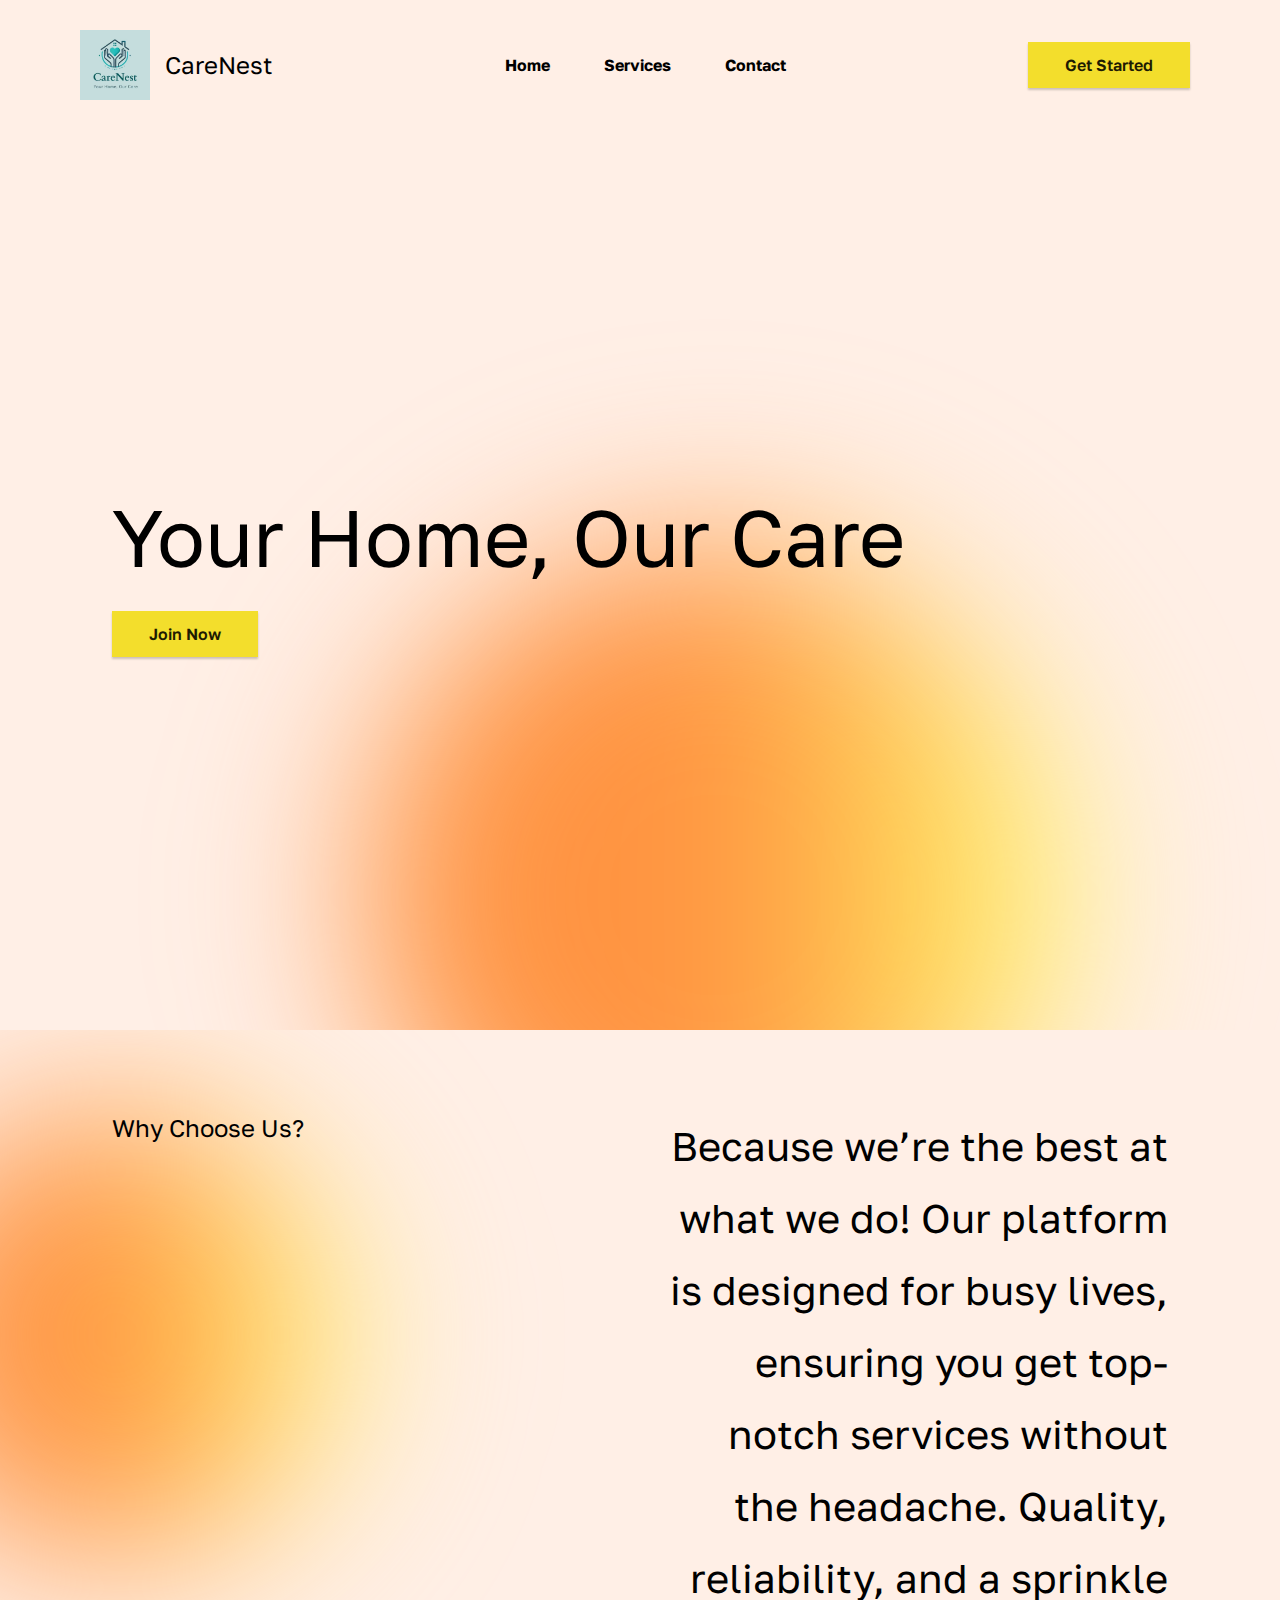
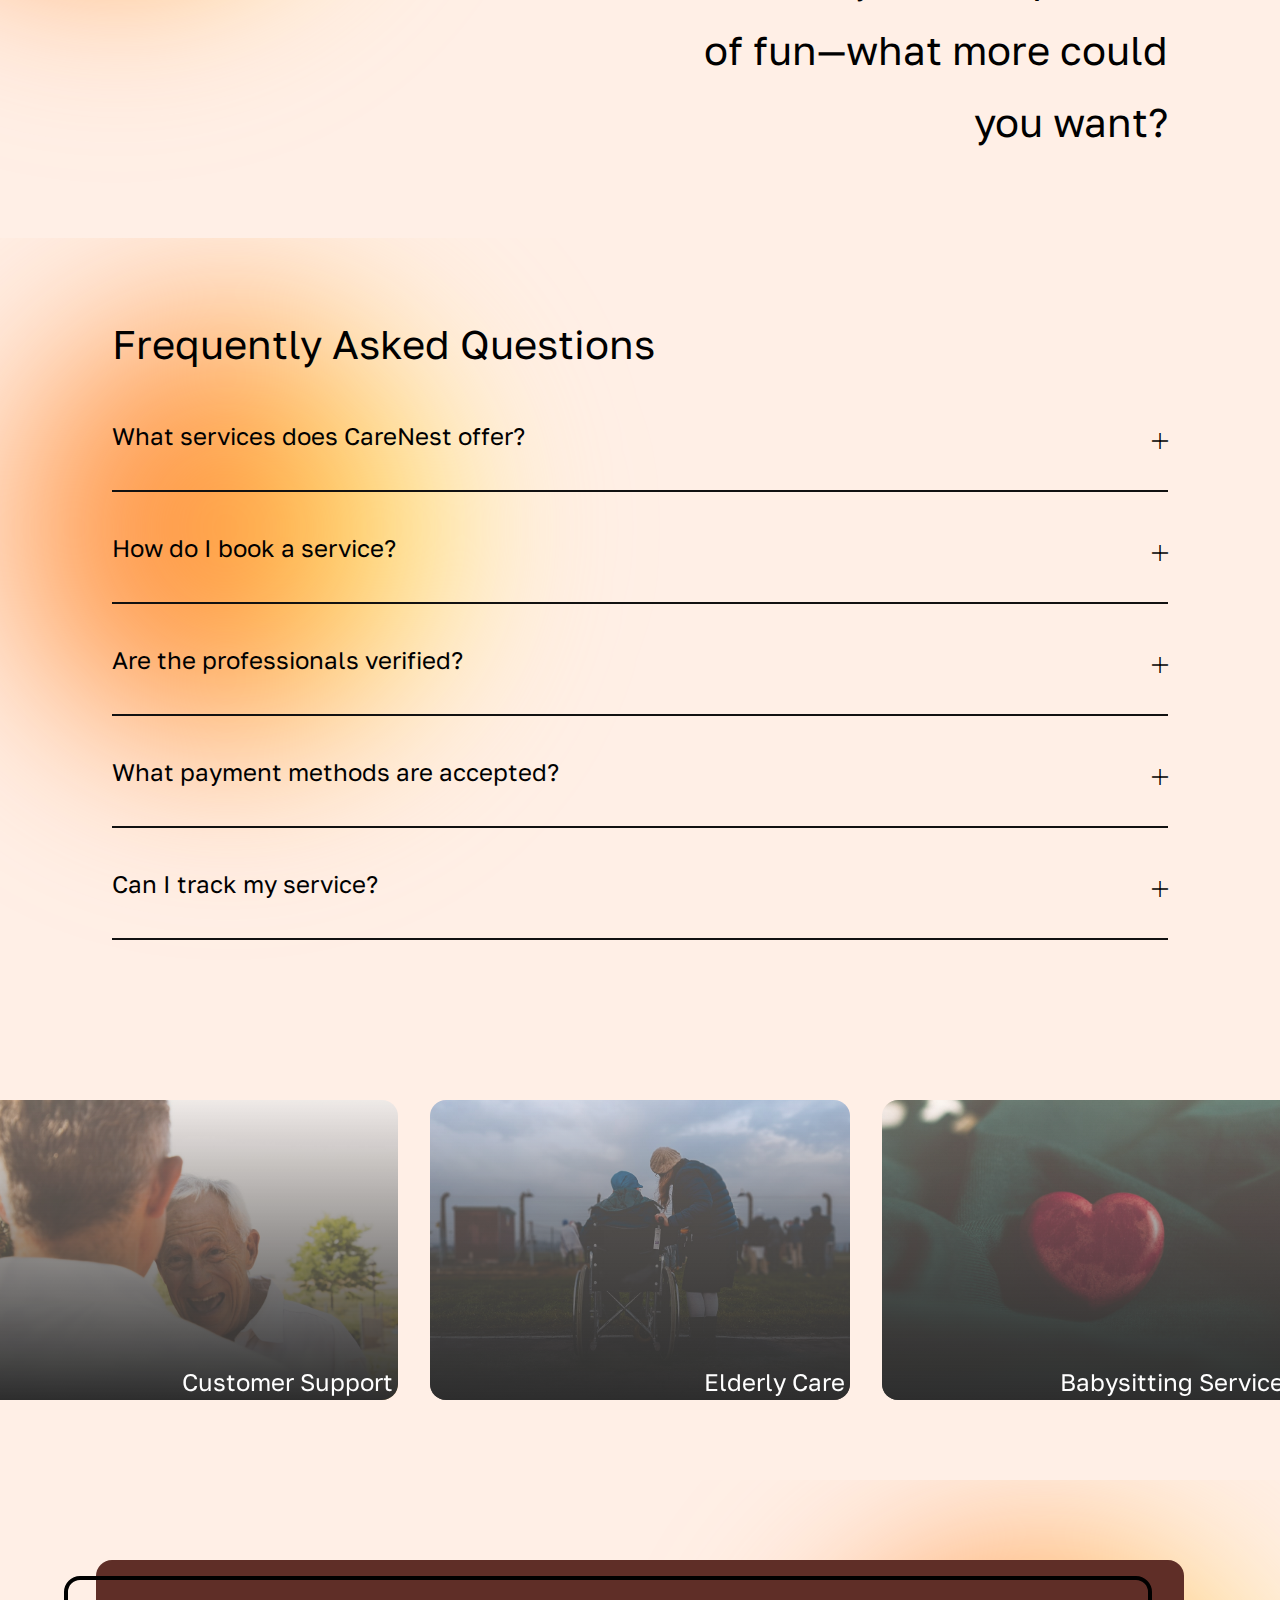
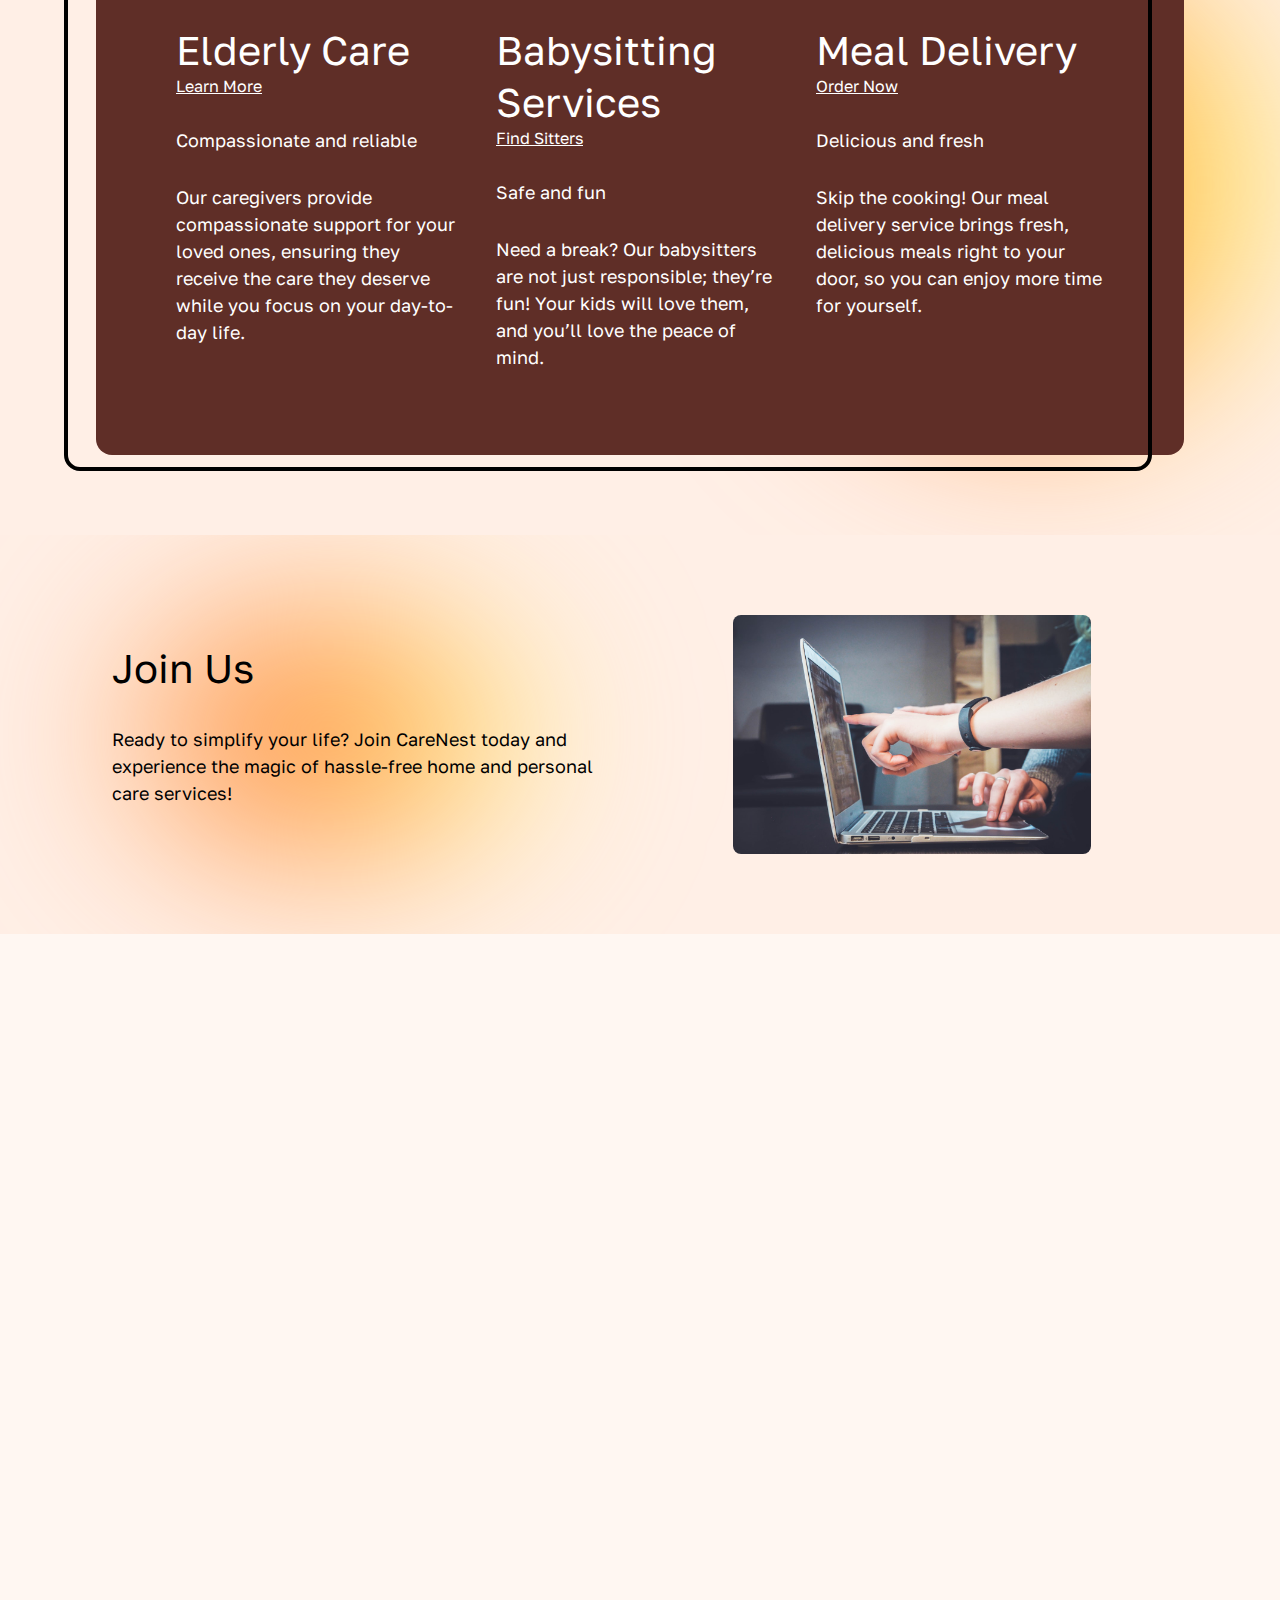
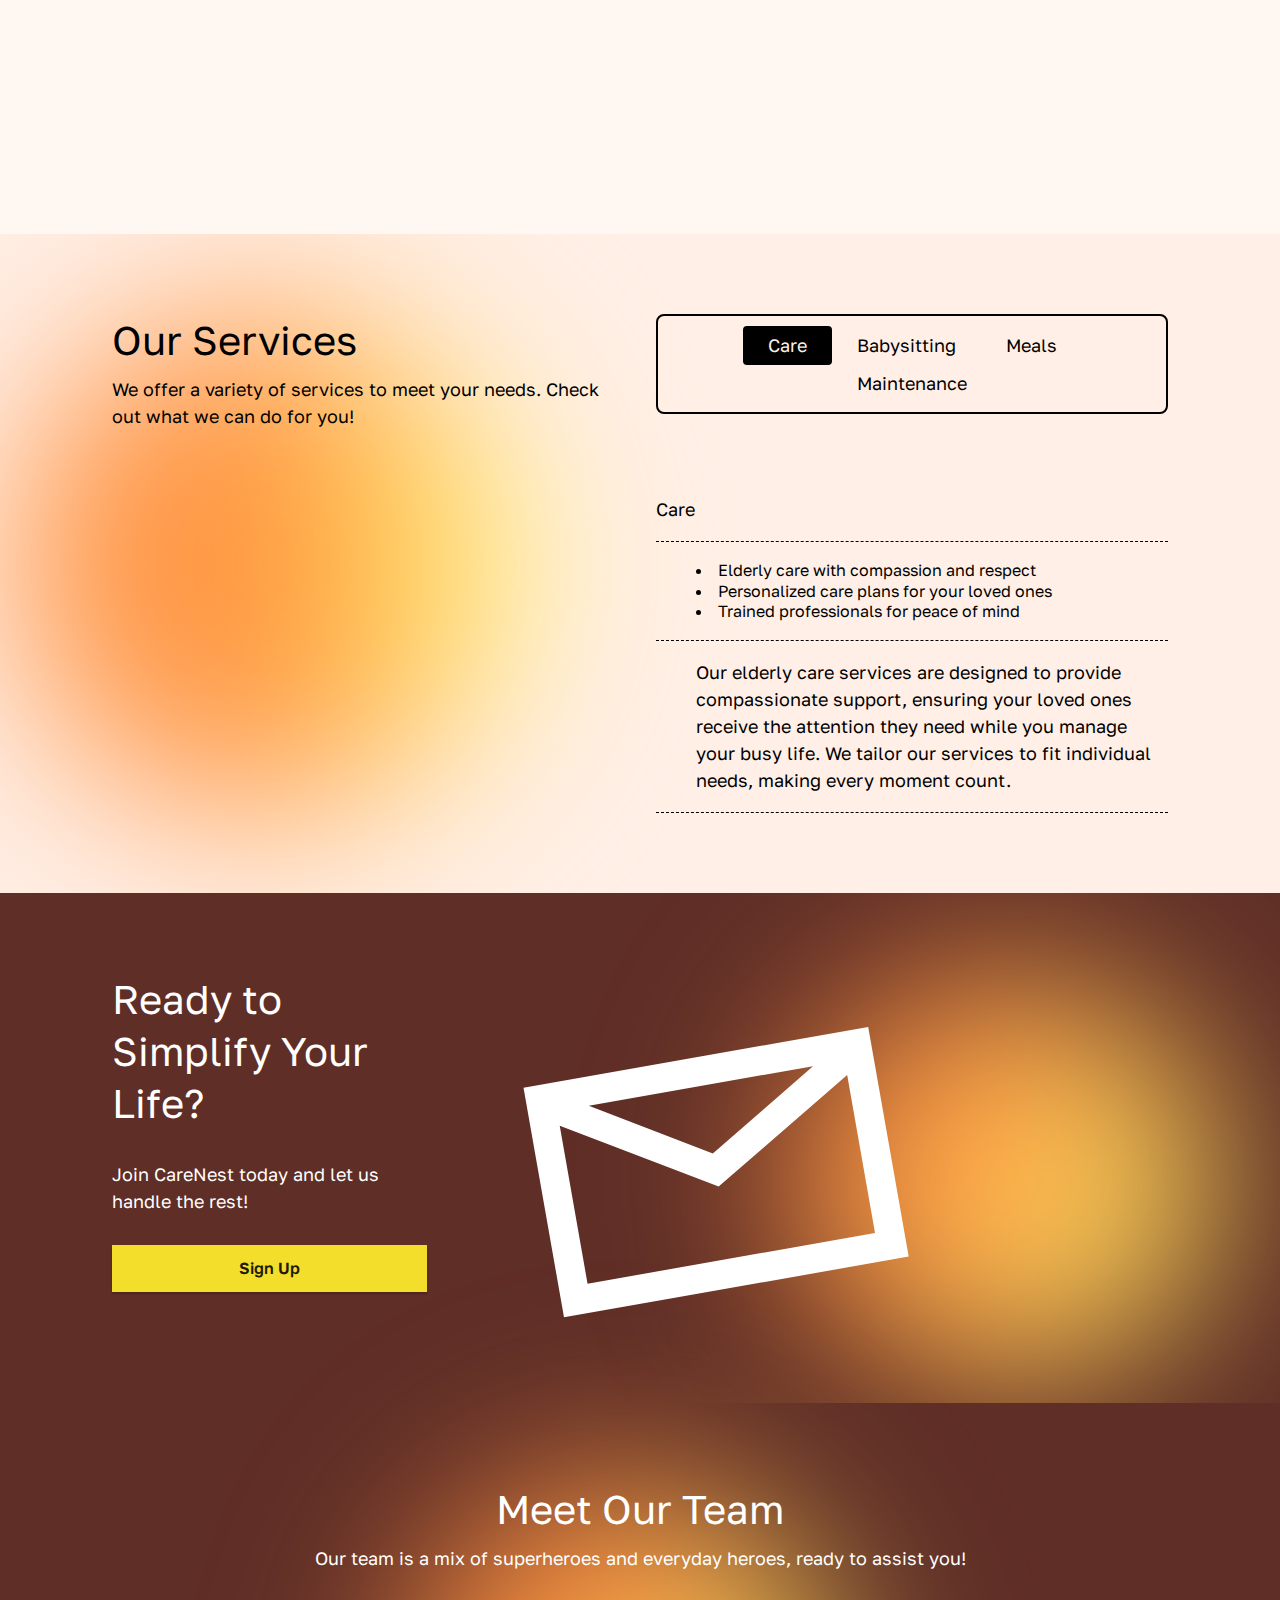
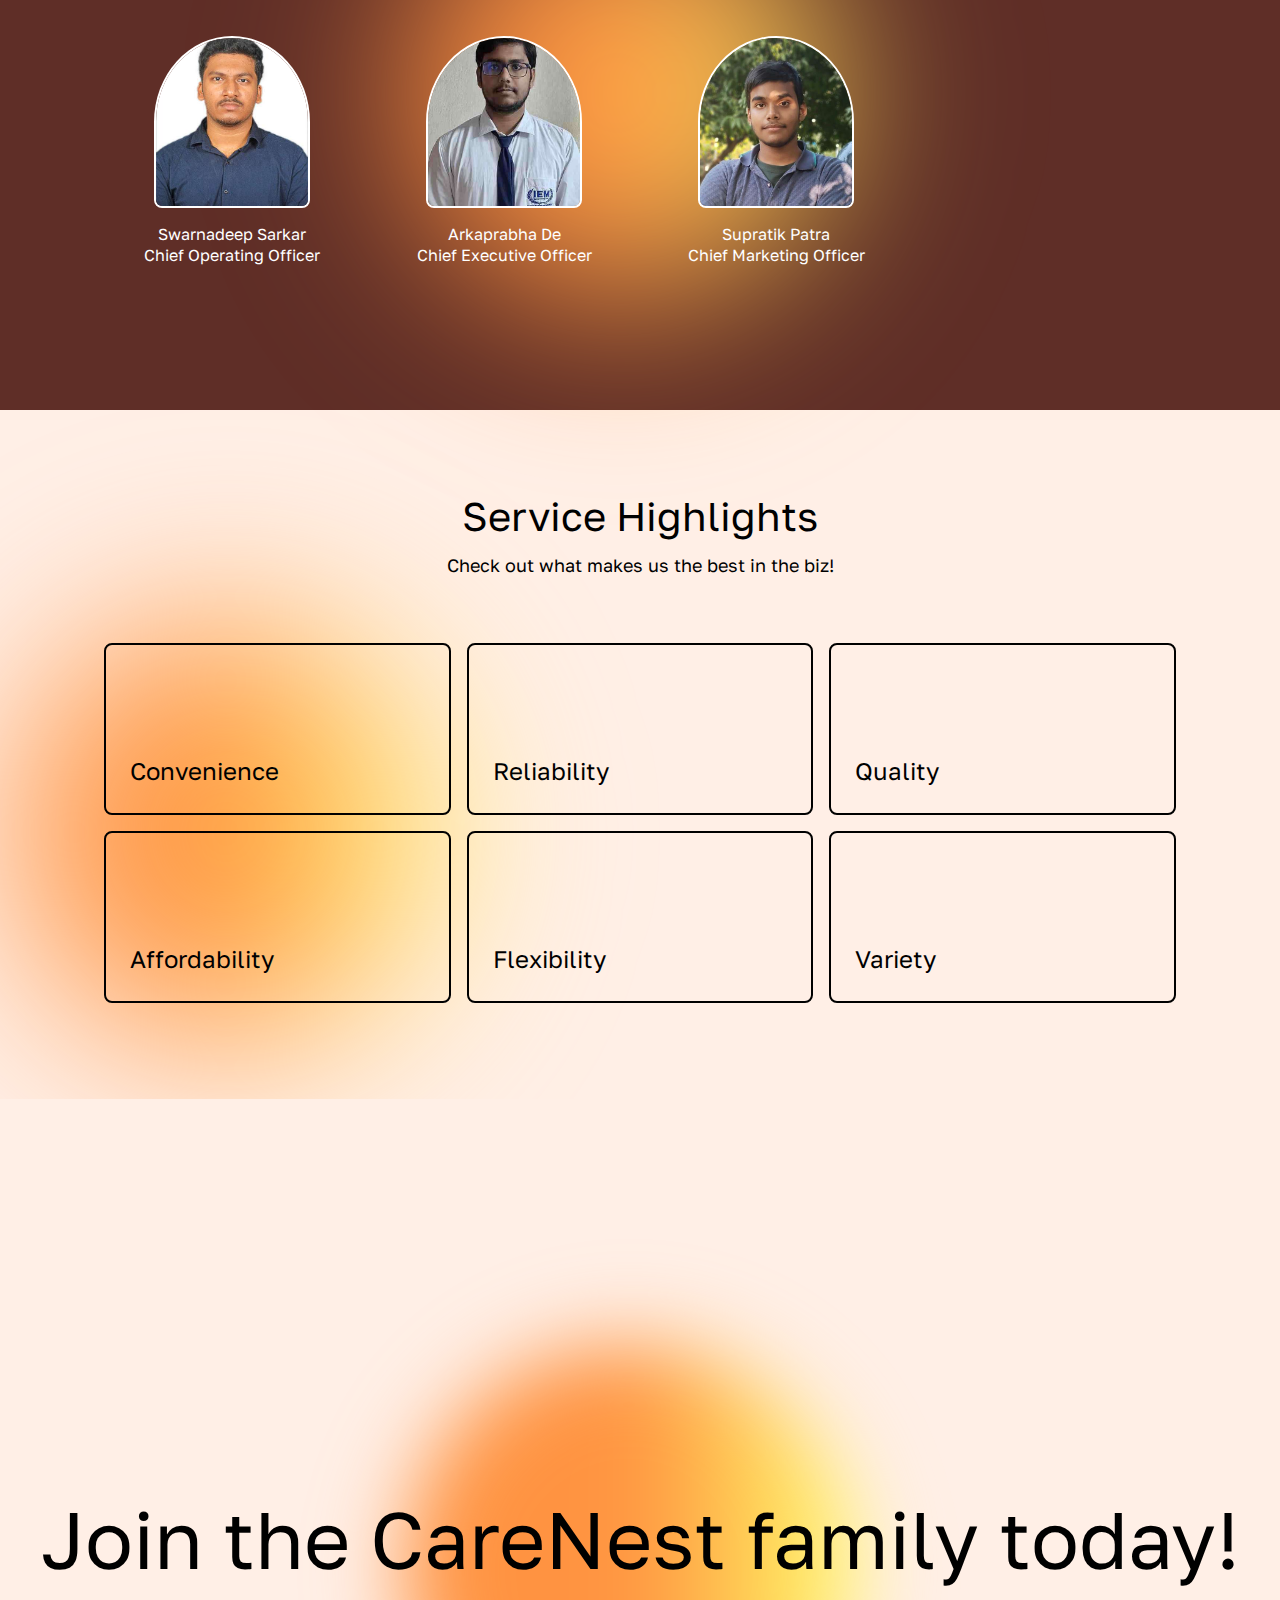
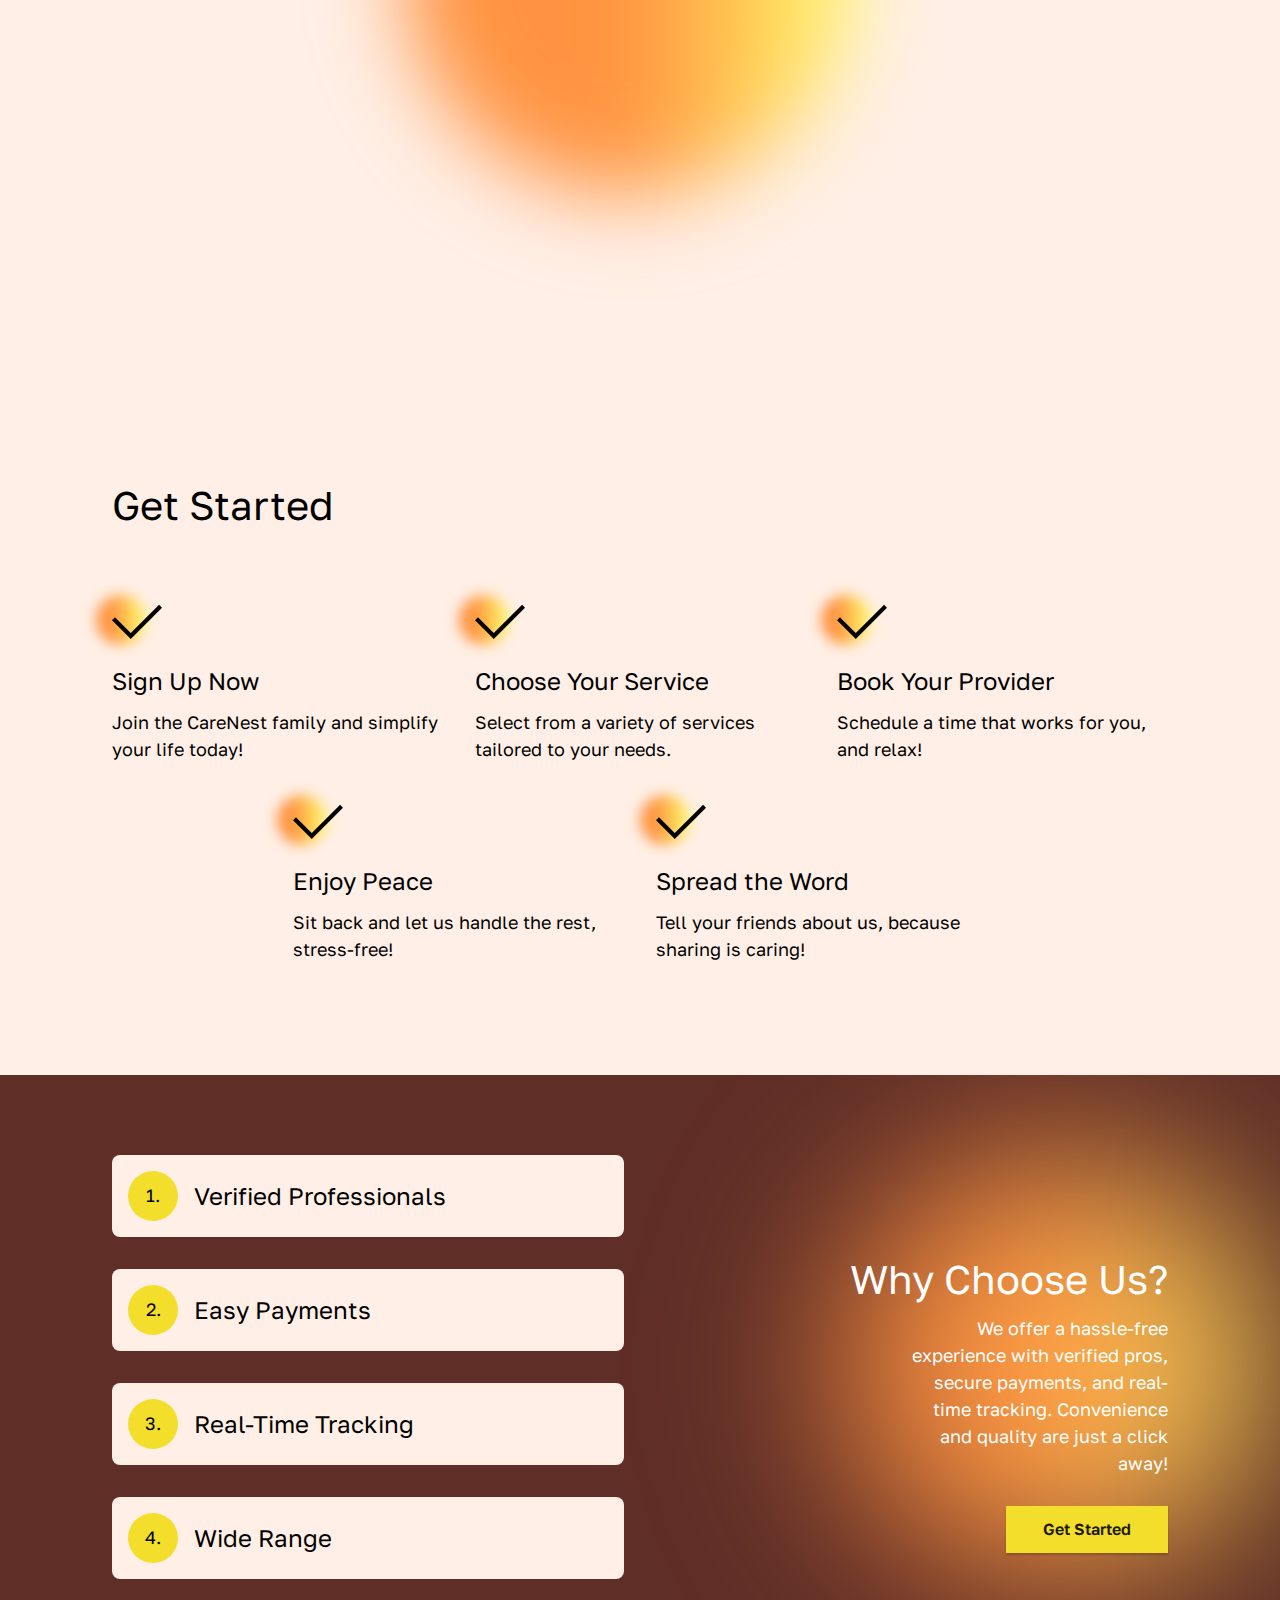
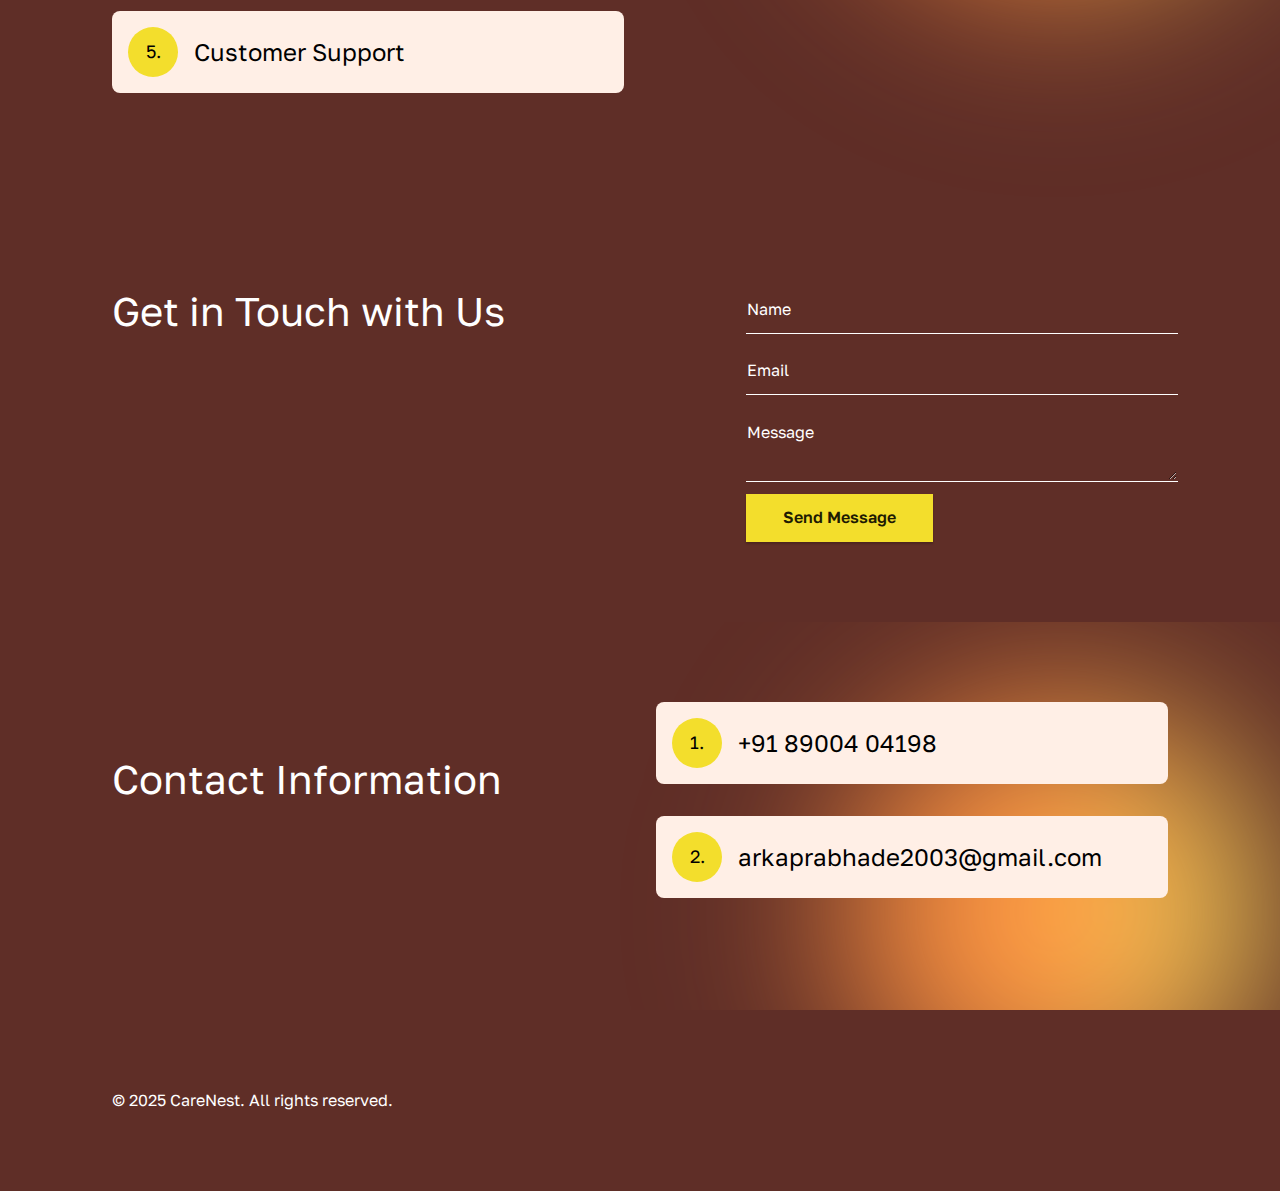
==== commit 4781a740: "Removed banner from index.html" ====
--- a/1345506.mobirisesite.com/index.html
+++ b/1345506.mobirisesite.com/index.html
@@ -135,19 +135,6 @@
 </style>
 </head>
 <body>
-<div class="container-banner" id="mobirisePromo">
-  <div class="banner align-center">
-    <button type="button" onclick="document.getElementById('mobirisePromo').classList.add('container-banner-closing')" class="btn-close" aria-label="Close" style="position: fixed;top: 16px;right: 16px;"></button>
-    <p class="mbr-text mbr-fonts-style display-7">The site was made with <a href="https://mobirise.com/builder/ai-website-builder.html" class="">Free AI Website Builder</a></p>
-    <div class="mbr-section-btn">
-      <a class="btn btn-sm btn-primary display-4" href="https://mobirise.com/p/">Get AI Kit!</a>
-      <a class="btn btn-sm btn-secondary display-4" href="https://my.mobirise.com/buy.php?p=126&amp;u=3898138&amp;st=1345506&amp;dm=1345506.mobirisesite.com">Remove This Banner</a>
-    </div>
-    <div class="mbr-section-abuse-report">
-      <a href="mailto:support@mobirise.com?subject=Mobirise Abuse Report 1345506.mobirisesite.com">Report Abuse</a>
-    </div>
-  </div>
-</div>
   
   <section data-bs-version="5.1" class="menu bistro_menu1 cid-uGQ7OEQvEt" once="menu" id="menu-1-uGQ7OEQvEt">
 
